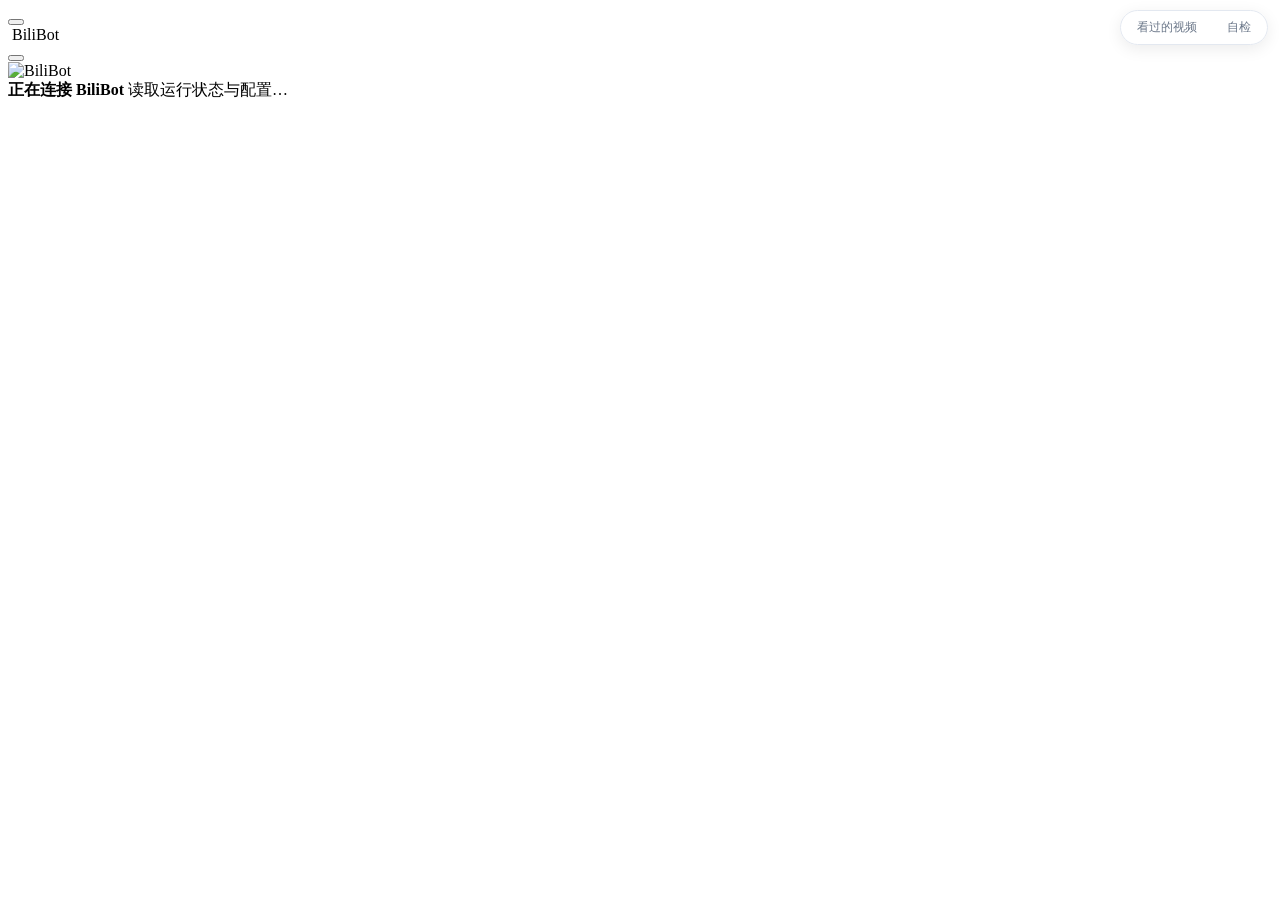
==== pages/bilibot/index.html @ 7a1237af "feat(ui): link to history and selftest from the control center A self-contained top-right nav inject" ====
<!doctype html>
<html lang="zh-CN" data-theme="light">
<head>
  <meta charset="utf-8" />
  <meta name="viewport" content="width=device-width, initial-scale=1, viewport-fit=cover" />
  <meta name="color-scheme" content="light" />
  <meta name="theme-color" content="#f6f8fc" />
  <title>BiliBot 控制中心</title>
  <link rel="stylesheet" href="./styles.css" />
  <link rel="stylesheet" href="./creator.css" />
</head>
<body>
  <div class="ambient" aria-hidden="true">
    <span class="ambient-orb ambient-orb-a"></span>
    <span class="ambient-orb ambient-orb-b"></span>
    <span class="ambient-orb ambient-orb-c"></span>
  </div>

  <div id="app" class="app-shell is-booting">
    <header class="mobile-header">
      <button id="mobile-menu" class="icon-button" type="button" aria-label="打开导航"></button>
      <div class="mobile-brand">
        <img src="./assets/logo.png" alt="" />
        <span>BiliBot</span>
      </div>
      <span id="mobile-status" class="status-dot" aria-label="连接状态"></span>
    </header>

    <aside id="sidebar" class="sidebar" aria-label="BiliBot 主导航"></aside>
    <button id="sidebar-scrim" class="sidebar-scrim" type="button" aria-label="关闭导航"></button>

    <main class="main-stage">
      <div id="content" class="content" tabindex="-1">
        <div class="boot-screen" aria-live="polite">
          <div class="boot-mark"><img src="./assets/logo.png" alt="BiliBot" /></div>
          <div class="boot-copy">
            <strong>正在连接 BiliBot</strong>
            <span>读取运行状态与配置…</span>
          </div>
          <div class="boot-progress"><i></i></div>
        </div>
      </div>
    </main>

    <div id="save-dock" class="save-dock" aria-live="polite"></div>
    <div id="toast-region" class="toast-region" aria-live="polite" aria-atomic="true"></div>
    <div id="modal-root"></div>
  </div>

  <script type="module" src="./app.js"></script>
  <script src="./sibling-nav.js"></script>
</body>
</html>
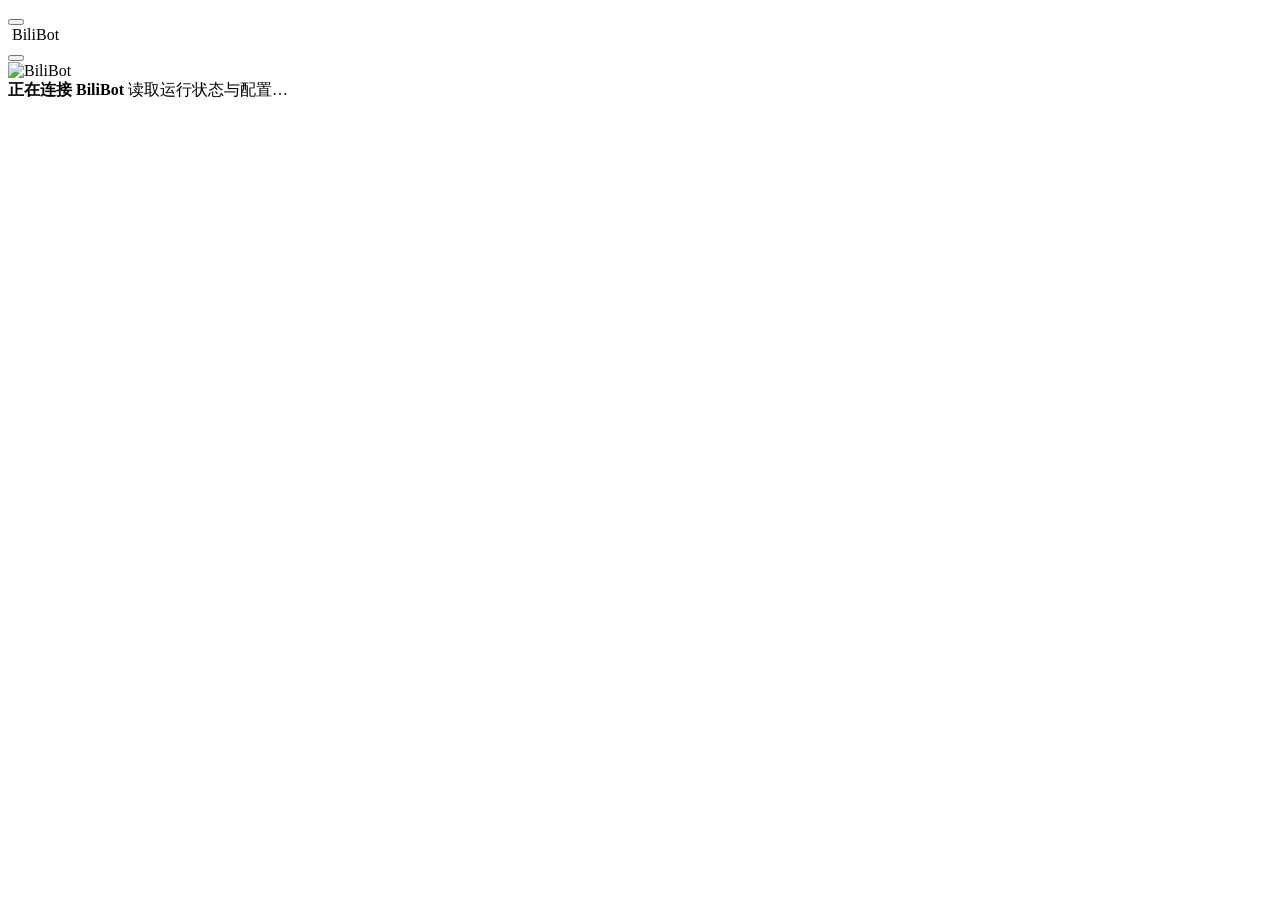
==== commit aa5cb11b: "fix(ui): reuse the upstream icon set so nav items match .nav-item span { flex: 1 } stretched the wra" ====
--- a/pages/bilibot/index.html
+++ b/pages/bilibot/index.html
@@ -48,6 +48,6 @@
   </div>
 
   <script type="module" src="./app.js"></script>
-  <script src="./sibling-nav.js"></script>
+  <script type="module" src="./sibling-nav.js"></script>
 </body>
 </html>
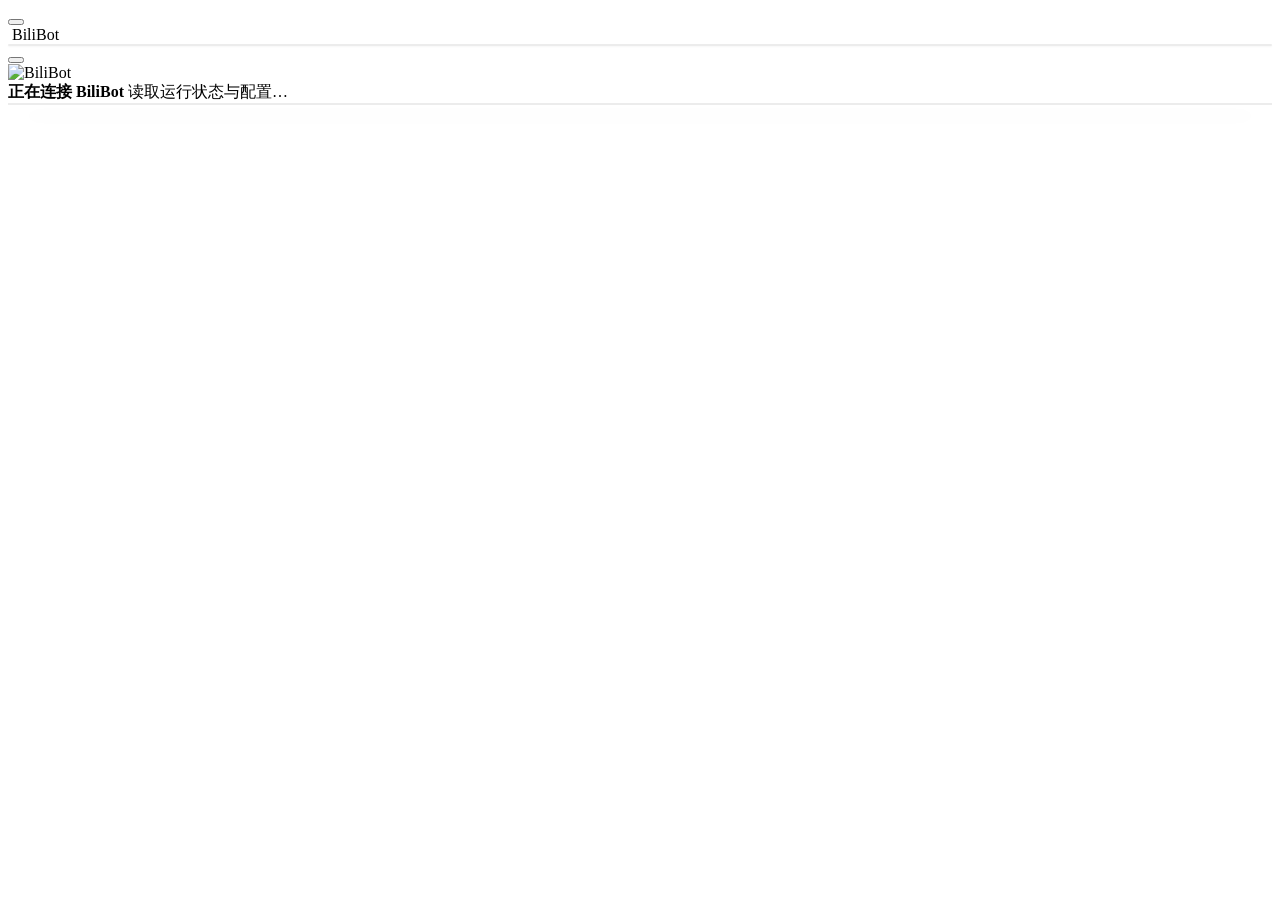
==== commit d44add29: "feat(ui): apple-inspired theme layer over the control center Only colours, radii, shadows and easing" ====
--- a/pages/bilibot/index.html
+++ b/pages/bilibot/index.html
@@ -8,6 +8,7 @@
   <title>BiliBot 控制中心</title>
   <link rel="stylesheet" href="./styles.css" />
   <link rel="stylesheet" href="./creator.css" />
+  <link rel="stylesheet" href="./theme.css" />
 </head>
 <body>
   <div class="ambient" aria-hidden="true">
--- a/pages/bilibot/theme.css
+++ b/pages/bilibot/theme.css
@@ -0,0 +1,252 @@
+/* Apple-inspired 视觉层。
+ *
+ * 只覆盖「颜色 / 圆角 / 阴影 / 动效」这类表现层变量与少量组件细节，
+ * 不改任何布局尺寸与 DOM 结构 —— 原有 1346 行规则继续负责排版，
+ * 业务逻辑（app.js）完全不碰。
+ *
+ * 选择器全部对着 styles.css 里真实存在的类（.section-card / .metric-card /
+ * .event-card / .ring-card / .activity-panel / .settings-group / .config-field /
+ * .tool-option / .button / .gicon），不写猜的类名。
+ *
+ * 顺序：本文件必须在 styles.css 与 creator.css 之后加载。
+ */
+
+:root {
+  /* 底色：Apple 的浅灰白，而不是偏蓝的冷灰 */
+  --bg: #fbfbfd;
+  --bg-deep: #f5f5f7;
+  --surface: #ffffff;
+  --surface-solid: #ffffff;
+  --surface-soft: #f5f5f7;
+
+  /* 文字层级：近黑 + 两级灰 */
+  --text: #1d1d1f;
+  --text-strong: #000000;
+  --muted: #6e6e73;
+  --subtle: #86868b;
+
+  /* 分隔线：淡到几乎看不见，靠留白分组 */
+  --line: rgba(0, 0, 0, 0.075);
+  --line-strong: rgba(0, 0, 0, 0.14);
+
+  /* 强调色：只保留一支蓝，其余语义色降到低饱和 */
+  --blue: #0071e3;
+  --pink: #0071e3;
+  --violet: #0071e3;
+  --cyan: #0a84c9;
+  --green: #2f8f5b;
+  --orange: #b26a1f;
+  --red: #c4342b;
+
+  /* 阴影：极轻，靠边框和背景层次区分 */
+  --shadow-xs: 0 1px 2px rgba(0, 0, 0, 0.04);
+  --shadow-sm: 0 4px 16px rgba(0, 0, 0, 0.05);
+  --shadow-md: 0 12px 32px rgba(0, 0, 0, 0.08);
+
+  --radius-sm: 10px;
+  --radius-md: 14px;
+  --radius-lg: 20px;
+
+  /* 动效：短、稳、不回弹 */
+  --ease: cubic-bezier(0.32, 0.72, 0, 1);
+  --spring: cubic-bezier(0.32, 0.72, 0, 1);
+}
+
+/* 页面底色：去掉上游的彩色光斑，回到干净的单色 */
+body {
+  background-image: none;
+}
+.ambient {
+  display: none;
+}
+
+/* ── 侧边栏 ───────────────────────────────────────────── */
+
+.sidebar {
+  border: 1px solid var(--line);
+  border-radius: var(--radius-lg);
+  background: rgba(255, 255, 255, 0.72);
+  backdrop-filter: blur(20px) saturate(140%);
+  box-shadow: var(--shadow-xs);
+}
+
+.nav-label {
+  color: var(--subtle);
+  font-size: 10px;
+  font-weight: 600;
+  letter-spacing: 0.08em;
+}
+
+.nav-item {
+  color: var(--muted);
+  font-weight: 500;
+  transition: background 0.18s var(--ease), color 0.18s var(--ease);
+}
+
+.nav-item:hover {
+  color: var(--text);
+  background: rgba(0, 0, 0, 0.04);
+  transform: none;
+}
+
+/* 选中态：淡蓝底 + 左侧细条，不再用粉紫渐变 */
+.nav-item.is-active {
+  color: var(--blue);
+  background: rgba(0, 113, 227, 0.08);
+  box-shadow: none;
+}
+
+.nav-item.is-active::before {
+  background: var(--blue);
+  box-shadow: none;
+}
+
+/* ── 页面标题 ─────────────────────────────────────────── */
+
+.page-title {
+  font-weight: 600;
+  letter-spacing: -0.022em;
+}
+
+.page-subtitle {
+  color: var(--muted);
+  font-size: 14px;
+  line-height: 1.6;
+}
+
+.eyebrow {
+  color: var(--subtle);
+  font-weight: 600;
+  letter-spacing: 0.06em;
+}
+
+/* ── 容器：白底 + 一根极细边框，去投影 ────────────────── */
+
+.section-card,
+.metric-card,
+.event-card,
+.ring-card,
+.activity-panel,
+.settings-group,
+.tool-option {
+  border: 1px solid var(--line);
+  border-radius: var(--radius-md);
+  background: var(--surface);
+  box-shadow: none;
+}
+
+/* 卡片标题行：字重降一档，靠留白而不是线框分组 */
+.section-head {
+  border-bottom-color: var(--line);
+}
+
+.section-head h2,
+.section-head h3 {
+  font-weight: 600;
+  letter-spacing: -0.01em;
+}
+
+/* ── 配置表单 ─────────────────────────────────────────── */
+
+.config-field input[type="text"],
+.config-field input[type="number"],
+.config-field input[type="password"],
+.config-field input[type="search"],
+.config-field select,
+.config-field textarea {
+  border: 1px solid var(--line-strong);
+  border-radius: var(--radius-sm);
+  background: var(--surface);
+  color: var(--text);
+  transition: border-color 0.16s var(--ease), box-shadow 0.16s var(--ease);
+}
+
+.config-field input:focus,
+.config-field select:focus,
+.config-field textarea:focus {
+  outline: none;
+  border-color: var(--blue);
+  box-shadow: 0 0 0 3px rgba(0, 113, 227, 0.16);
+}
+
+/* ── 按钮 ─────────────────────────────────────────────── */
+
+.button {
+  border-radius: 980px;
+  font-weight: 500;
+  transition: background 0.18s var(--ease), border-color 0.18s var(--ease),
+    color 0.18s var(--ease), transform 0.12s var(--ease);
+}
+
+.button.primary {
+  background: var(--blue);
+  border-color: var(--blue);
+  color: #fff;
+}
+
+.button.primary:hover {
+  background: #0077ed;
+  border-color: #0077ed;
+}
+
+.button:active {
+  transform: scale(0.985);
+}
+
+/* ── 状态 ─────────────────────────────────────────────── */
+
+.monitor-row {
+  border-color: var(--line);
+}
+
+.tool-option.is-selected,
+.is-active {
+  border-color: rgba(0, 113, 227, 0.35);
+}
+
+/* ── 弹层 ─────────────────────────────────────────────── */
+
+.modal,
+.save-dock {
+  border: 1px solid var(--line);
+  box-shadow: var(--shadow-md);
+}
+
+.modal-backdrop {
+  backdrop-filter: blur(6px);
+  background: rgba(0, 0, 0, 0.28);
+}
+
+/* ── 页面切换动效 ─────────────────────────────────────── */
+
+@keyframes pageIn {
+  from {
+    opacity: 0;
+    transform: translateY(5px);
+  }
+  to {
+    opacity: 1;
+    transform: none;
+  }
+}
+
+.content.is-changing > * {
+  animation: pageIn 0.26s var(--ease) both;
+}
+
+/* ── 尊重系统设置 ─────────────────────────────────────── */
+
+@media (prefers-reduced-motion: reduce) {
+  *,
+  *::before,
+  *::after {
+    animation-duration: 0.001ms !important;
+    animation-iteration-count: 1 !important;
+    transition-duration: 0.001ms !important;
+    scroll-behavior: auto !important;
+  }
+
+  .content.is-changing > * {
+    animation: none;
+  }
+}
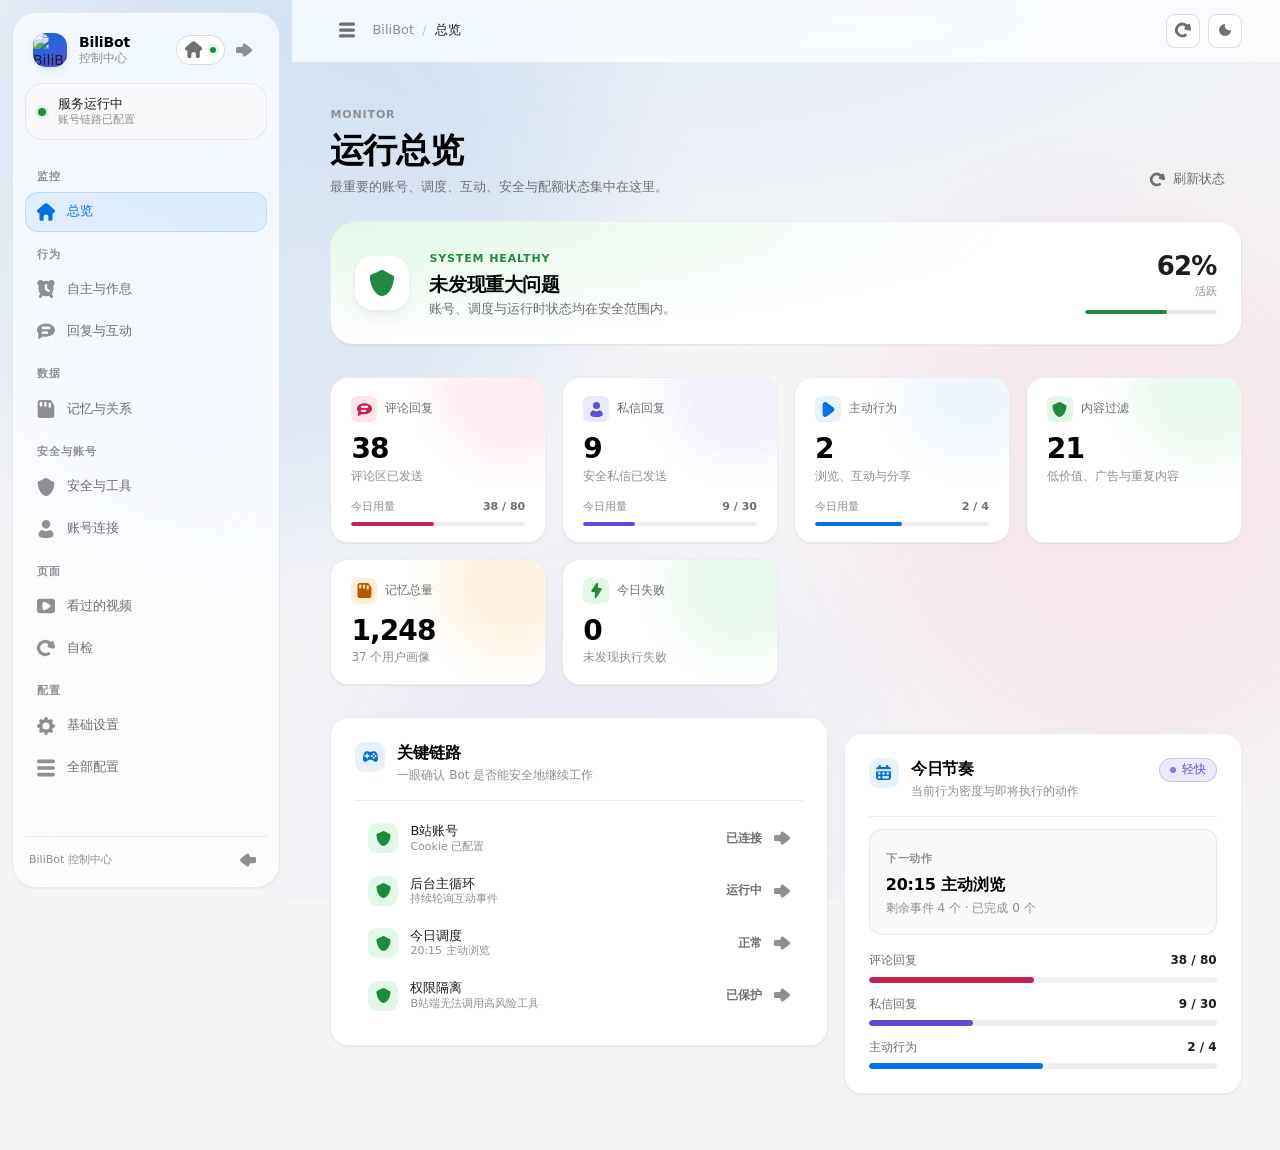
==== commit 7ce9323b: "feat(ui): 前端整体重构——重建设计系统、外壳、动效与三个独立页面 - 新增 pages/bilibot/design/ 七个文件（tokens / base / shell / compon" ====
--- a/pages/bilibot/index.html
+++ b/pages/bilibot/index.html
@@ -1,14 +1,20 @@
 <!doctype html>
-<html lang="zh-CN" data-theme="light">
+<html lang="zh-CN" data-theme="light" data-mode="host">
 <head>
   <meta charset="utf-8" />
   <meta name="viewport" content="width=device-width, initial-scale=1, viewport-fit=cover" />
-  <meta name="color-scheme" content="light" />
-  <meta name="theme-color" content="#f6f8fc" />
+  <meta name="color-scheme" content="light dark" />
+  <meta name="theme-color" content="#f5f5f7" />
   <title>BiliBot 控制中心</title>
-  <link rel="stylesheet" href="./styles.css" />
-  <link rel="stylesheet" href="./creator.css" />
-  <link rel="stylesheet" href="./theme.css" />
+
+  <!-- 设计系统：令牌 → 基础 → 外壳 → 组件 → 页面 → 工作室 → 动效 -->
+  <link rel="stylesheet" href="./design/tokens.css" />
+  <link rel="stylesheet" href="./design/base.css" />
+  <link rel="stylesheet" href="./design/shell.css" />
+  <link rel="stylesheet" href="./design/components.css" />
+  <link rel="stylesheet" href="./design/pages.css" />
+  <link rel="stylesheet" href="./design/studio.css" />
+  <link rel="stylesheet" href="./design/motion.css" />
 </head>
 <body>
   <div class="ambient" aria-hidden="true">
@@ -17,21 +23,29 @@
     <span class="ambient-orb ambient-orb-c"></span>
   </div>
 
+  <div class="page-progress" id="page-progress" aria-hidden="true"></div>
+
   <div id="app" class="app-shell is-booting">
-    <header class="mobile-header">
-      <button id="mobile-menu" class="icon-button" type="button" aria-label="打开导航"></button>
-      <div class="mobile-brand">
-        <img src="./assets/logo.png" alt="" />
-        <span>BiliBot</span>
-      </div>
-      <span id="mobile-status" class="status-dot" aria-label="连接状态"></span>
-    </header>
-
     <aside id="sidebar" class="sidebar" aria-label="BiliBot 主导航"></aside>
     <button id="sidebar-scrim" class="sidebar-scrim" type="button" aria-label="关闭导航"></button>
 
-    <main class="main-stage">
-      <div id="content" class="content" tabindex="-1">
+    <div class="main-stage">
+      <header class="topbar">
+        <div class="topbar-left">
+          <button id="mobile-menu" class="icon-button" type="button" aria-label="打开导航"></button>
+          <div class="crumb">
+            <span class="crumb-brand">BiliBot</span>
+            <i>/</i>
+            <strong id="crumb-page">总览</strong>
+          </div>
+        </div>
+        <div class="topbar-right">
+          <button id="refresh-page" class="icon-button is-bordered" type="button" aria-label="刷新当前页面" title="刷新当前页面"></button>
+          <button id="theme-toggle" class="icon-button is-bordered" type="button" aria-label="切换深浅色" title="切换深浅色"></button>
+        </div>
+      </header>
+
+      <main id="content" class="content" tabindex="-1">
         <div class="boot-screen" aria-live="polite">
           <div class="boot-mark"><img src="./assets/logo.png" alt="BiliBot" /></div>
           <div class="boot-copy">
@@ -40,8 +54,8 @@
           </div>
           <div class="boot-progress"><i></i></div>
         </div>
-      </div>
-    </main>
+      </main>
+    </div>
 
     <div id="save-dock" class="save-dock" aria-live="polite"></div>
     <div id="toast-region" class="toast-region" aria-live="polite" aria-atomic="true"></div>
--- a/pages/bilibot/design/tokens.css
+++ b/pages/bilibot/design/tokens.css
@@ -0,0 +1,298 @@
+/* ============================================================================
+ * BiliBot 控制中心 · 设计令牌
+ *
+ * 这一层只放变量，不放任何选择器规则（:root 与主题覆盖除外）。
+ * 所有视觉决策都必须引用这里的令牌，组件层不允许再出现裸色值。
+ *
+ * 主题：
+ *   html[data-theme="light"]  浅色（默认）
+ *   html[data-theme="dark"]   深色
+ *   html[data-mode="extension"] 扩展工作区（深色工作室，独立的表面与强调色）
+ * ========================================================================== */
+
+:root {
+  /* ── 字体 ──────────────────────────────────────────────────────────── */
+  --font-ui: -apple-system, BlinkMacSystemFont, "Segoe UI Variable Text", "Segoe UI",
+    "PingFang SC", "Hiragino Sans GB", "Microsoft YaHei UI", "Microsoft YaHei",
+    system-ui, sans-serif;
+  --font-mono: "SF Mono", "Cascadia Mono", ui-monospace, Consolas, "Courier New", monospace;
+
+  /* 字号阶梯：从展示级到标签级，全部带行高 */
+  --fs-display: 34px;
+  --lh-display: 1.1;
+  --fs-title: 24px;
+  --lh-title: 1.22;
+  --fs-heading: 19px;
+  --lh-heading: 1.3;
+  --fs-section: 16px;
+  --lh-section: 1.35;
+  --fs-body: 14px;
+  --lh-body: 1.6;
+  --fs-sm: 13px;
+  --lh-sm: 1.55;
+  --fs-xs: 12px;
+  --lh-xs: 1.5;
+  --fs-micro: 11px;
+  --lh-micro: 1.4;
+
+  --fw-regular: 400;
+  --fw-medium: 500;
+  --fw-semibold: 600;
+  --fw-bold: 650;
+
+  --tracking-display: -0.028em;
+  --tracking-title: -0.02em;
+  --tracking-section: -0.012em;
+  --tracking-label: 0.08em;
+
+  /* ── 间距：4 的倍数，命名按用途而非数值 ───────────────────────────── */
+  --sp-1: 4px;
+  --sp-2: 8px;
+  --sp-3: 12px;
+  --sp-4: 16px;
+  --sp-5: 20px;
+  --sp-6: 24px;
+  --sp-7: 32px;
+  --sp-8: 40px;
+  --sp-9: 56px;
+  --sp-10: 72px;
+
+  /* 组件内部留白与组件之间的距离（节奏靠这两组拉开） */
+  --pad-card: var(--sp-6);
+  --pad-card-tight: var(--sp-5);
+  --pad-control-y: 9px;
+  --pad-control-x: 12px;
+  --gap-grid: var(--sp-4);
+  --gap-section: var(--sp-7);
+
+  /* ── 圆角 ──────────────────────────────────────────────────────────── */
+  --r-xs: 6px;
+  --r-sm: 9px;
+  --r-md: 13px;
+  --r-lg: 18px;
+  --r-xl: 24px;
+  --r-2xl: 30px;
+  --r-pill: 999px;
+
+  /* ── 版式尺寸 ──────────────────────────────────────────────────────── */
+  --sidebar-w: 268px;
+  --sidebar-rail-w: 78px;
+  --topbar-h: 62px;
+  --content-max: 1180px;
+  --content-pad-x: clamp(18px, 3vw, 40px);
+  --content-pad-y: var(--sp-7);
+
+  /* ── 动效 ──────────────────────────────────────────────────────────── */
+  --dur-press: 90ms; /* 按下、即时反馈 */
+  --dur-fast: 150ms; /* hover、焦点、开关 */
+  --dur-base: 220ms; /* 菜单、标签切换、卡片抬升 */
+  --dur-slow: 320ms; /* 抽屉、弹窗、折叠面板 */
+  --dur-page: 420ms; /* 页面进出、视图切换 */
+  --dur-ambient: 26s; /* 环境氛围 */
+
+  --ease-out: cubic-bezier(0.22, 0.68, 0.36, 1);
+  --ease-in-out: cubic-bezier(0.4, 0, 0.2, 1);
+  --ease-apple: cubic-bezier(0.32, 0.72, 0, 1);
+  --ease-spring: cubic-bezier(0.34, 1.32, 0.64, 1);
+
+  --stagger-step: 34ms;
+  --lift-hover: -2px;
+  --press-scale: 0.978;
+
+  /* ── 层级 ──────────────────────────────────────────────────────────── */
+  --z-base: 0;
+  --z-sidebar: 40;
+  --z-topbar: 30;
+  --z-scrim: 45;
+  --z-dock: 50;
+  --z-toast: 60;
+  --z-modal: 70;
+
+  /* ── 图标 ──────────────────────────────────────────────────────────── */
+  --icon-sm: 15px;
+  --icon-md: 18px;
+  --icon-lg: 22px;
+}
+
+/* ============================================================================
+ * 浅色主题（默认）
+ * ========================================================================== */
+
+:root,
+html[data-theme="light"] {
+  color-scheme: light;
+
+  --bg: #f5f5f7;
+  --bg-deep: #ececf0;
+  --surface: #ffffff;
+  --surface-raised: #ffffff;
+  --surface-muted: #fafafc;
+  --surface-sunken: #f1f1f4;
+  --surface-glass: rgba(255, 255, 255, 0.72);
+  --surface-glass-strong: rgba(255, 255, 255, 0.86);
+
+  --text: #1d1d1f;
+  --text-strong: #000000;
+  --text-secondary: #6e6e73;
+  --text-tertiary: #8e8e93;
+  --text-on-accent: #ffffff;
+
+  --line: rgba(0, 0, 0, 0.075);
+  --line-strong: rgba(0, 0, 0, 0.14);
+  --line-input: rgba(0, 0, 0, 0.16);
+
+  --accent: #0071e3;
+  --accent-hover: #0077ed;
+  --accent-press: #0058b8;
+  --accent-soft: rgba(0, 113, 227, 0.09);
+  --accent-soft-strong: rgba(0, 113, 227, 0.16);
+  --accent-ring: rgba(0, 113, 227, 0.28);
+
+  --green: #1f8a3d;
+  --green-soft: rgba(52, 199, 89, 0.14);
+  --orange: #b35c00;
+  --orange-soft: rgba(255, 149, 0, 0.16);
+  --red: #c9302c;
+  --red-soft: rgba(255, 59, 48, 0.11);
+  --violet: #5f4dd6;
+  --violet-soft: rgba(94, 92, 230, 0.13);
+  --pink: #c3244f;
+  --pink-soft: rgba(255, 45, 85, 0.12);
+  --cyan: #00708f;
+  --cyan-soft: rgba(50, 173, 230, 0.14);
+
+  --shadow-1: 0 1px 2px rgba(16, 24, 40, 0.045), 0 1px 1px rgba(16, 24, 40, 0.025);
+  --shadow-2: 0 10px 28px -14px rgba(16, 24, 40, 0.18), 0 2px 6px rgba(16, 24, 40, 0.04);
+  --shadow-3: 0 28px 64px -24px rgba(16, 24, 40, 0.28), 0 8px 20px -12px rgba(16, 24, 40, 0.14);
+  --shadow-inset: inset 0 1px 0 rgba(255, 255, 255, 0.9);
+
+  --ambient-a: rgba(0, 113, 227, 0.1);
+  --ambient-b: rgba(255, 45, 85, 0.07);
+  --ambient-c: rgba(94, 92, 230, 0.08);
+  --ambient-base: #f5f5f7;
+
+  --scroll-thumb: rgba(0, 0, 0, 0.18);
+  --scroll-thumb-hover: rgba(0, 0, 0, 0.3);
+  --backdrop: rgba(20, 20, 24, 0.34);
+}
+
+/* ============================================================================
+ * 深色主题
+ * ========================================================================== */
+
+html[data-theme="dark"] {
+  color-scheme: dark;
+
+  --bg: #0b0b0d;
+  --bg-deep: #000000;
+  --surface: #1a1a1d;
+  --surface-raised: #212125;
+  --surface-muted: #161618;
+  --surface-sunken: #101012;
+  --surface-glass: rgba(26, 26, 29, 0.72);
+  --surface-glass-strong: rgba(26, 26, 29, 0.88);
+
+  --text: #f5f5f7;
+  --text-strong: #ffffff;
+  --text-secondary: #a1a1a6;
+  --text-tertiary: #7c7c82;
+  --text-on-accent: #ffffff;
+
+  --line: rgba(255, 255, 255, 0.1);
+  --line-strong: rgba(255, 255, 255, 0.18);
+  --line-input: rgba(255, 255, 255, 0.2);
+
+  --accent: #0a84ff;
+  --accent-hover: #3b9dff;
+  --accent-press: #0060c9;
+  --accent-soft: rgba(10, 132, 255, 0.16);
+  --accent-soft-strong: rgba(10, 132, 255, 0.26);
+  --accent-ring: rgba(10, 132, 255, 0.4);
+
+  --green: #30d158;
+  --green-soft: rgba(48, 209, 88, 0.16);
+  --orange: #ff9f0a;
+  --orange-soft: rgba(255, 159, 10, 0.16);
+  --red: #ff453a;
+  --red-soft: rgba(255, 69, 58, 0.16);
+  --violet: #a29bff;
+  --violet-soft: rgba(130, 126, 255, 0.18);
+  --pink: #ff6482;
+  --pink-soft: rgba(255, 100, 130, 0.16);
+  --cyan: #64d2ff;
+  --cyan-soft: rgba(100, 210, 255, 0.16);
+
+  --shadow-1: 0 1px 2px rgba(0, 0, 0, 0.5);
+  --shadow-2: 0 12px 32px -16px rgba(0, 0, 0, 0.8), 0 2px 8px rgba(0, 0, 0, 0.4);
+  --shadow-3: 0 32px 72px -24px rgba(0, 0, 0, 0.9), 0 10px 24px -14px rgba(0, 0, 0, 0.6);
+  --shadow-inset: inset 0 1px 0 rgba(255, 255, 255, 0.06);
+
+  --ambient-a: rgba(10, 132, 255, 0.16);
+  --ambient-b: rgba(255, 69, 58, 0.1);
+  --ambient-c: rgba(130, 126, 255, 0.14);
+  --ambient-base: #0b0b0d;
+
+  --scroll-thumb: rgba(255, 255, 255, 0.2);
+  --scroll-thumb-hover: rgba(255, 255, 255, 0.34);
+  --backdrop: rgba(0, 0, 0, 0.56);
+}
+
+/* ============================================================================
+ * 扩展工作区（Studio）：只覆盖表面与强调色，尺寸与动效沿用全局令牌
+ * ========================================================================== */
+
+html[data-mode="extension"] {
+  color-scheme: dark;
+
+  --bg: #070a12;
+  --bg-deep: #04060b;
+  --surface: rgba(255, 255, 255, 0.045);
+  --surface-raised: rgba(255, 255, 255, 0.075);
+  --surface-muted: rgba(255, 255, 255, 0.028);
+  --surface-sunken: rgba(0, 0, 0, 0.24);
+  --surface-glass: rgba(10, 14, 24, 0.72);
+  --surface-glass-strong: rgba(10, 14, 24, 0.9);
+
+  --text: #eef1f8;
+  --text-strong: #ffffff;
+  --text-secondary: #9aa4bb;
+  --text-tertiary: #6f7c96;
+
+  --line: rgba(255, 255, 255, 0.09);
+  --line-strong: rgba(255, 255, 255, 0.17);
+  --line-input: rgba(255, 255, 255, 0.2);
+
+  --accent: #6f8dff;
+  --accent-hover: #8ba3ff;
+  --accent-press: #4f6ef0;
+  --accent-soft: rgba(111, 141, 255, 0.16);
+  --accent-soft-strong: rgba(111, 141, 255, 0.28);
+  --accent-ring: rgba(111, 141, 255, 0.42);
+
+  --green: #4ade9b;
+  --green-soft: rgba(74, 222, 155, 0.16);
+  --orange: #ffbe5c;
+  --orange-soft: rgba(255, 190, 92, 0.16);
+  --red: #ff7a7a;
+  --red-soft: rgba(255, 122, 122, 0.16);
+  --violet: #b18cff;
+  --violet-soft: rgba(177, 140, 255, 0.18);
+  --pink: #ff8fb8;
+  --pink-soft: rgba(255, 143, 184, 0.16);
+  --cyan: #6ee7f9;
+  --cyan-soft: rgba(110, 231, 249, 0.16);
+
+  --shadow-1: 0 1px 2px rgba(0, 0, 0, 0.5);
+  --shadow-2: 0 18px 40px -22px rgba(0, 0, 0, 0.9);
+  --shadow-3: 0 40px 90px -30px rgba(0, 0, 0, 0.95);
+  --shadow-inset: inset 0 1px 0 rgba(255, 255, 255, 0.05);
+
+  --ambient-a: rgba(111, 141, 255, 0.2);
+  --ambient-b: rgba(177, 140, 255, 0.14);
+  --ambient-c: rgba(110, 231, 249, 0.1);
+  --ambient-base: #070a12;
+
+  --scroll-thumb: rgba(255, 255, 255, 0.16);
+  --scroll-thumb-hover: rgba(255, 255, 255, 0.28);
+  --backdrop: rgba(2, 4, 8, 0.66);
+}
--- a/pages/bilibot/design/base.css
+++ b/pages/bilibot/design/base.css
@@ -0,0 +1,327 @@
+/* ============================================================================
+ * BiliBot 控制中心 · 基础层
+ *
+ * reset、排版基线、焦点可见、滚动条、环境背景、工具类。
+ * 这里不出现具体组件，组件全部在 components / pages / shell 里。
+ * ========================================================================== */
+
+*,
+*::before,
+*::after {
+  box-sizing: border-box;
+}
+
+html {
+  -webkit-text-size-adjust: 100%;
+  text-size-adjust: 100%;
+  scroll-behavior: smooth;
+  /* 底色挂在根元素上：.ambient 用 z-index:-1 画在画布背景之上、正文之下 */
+  background: var(--ambient-base);
+}
+
+body {
+  margin: 0;
+  min-height: 100vh;
+  overflow-x: hidden;
+  background: transparent;
+  color: var(--text);
+  font-family: var(--font-ui);
+  font-size: var(--fs-body);
+  line-height: var(--lh-body);
+  font-weight: var(--fw-regular);
+  -webkit-font-smoothing: antialiased;
+  -moz-osx-font-smoothing: grayscale;
+  text-rendering: optimizeLegibility;
+  transition: color var(--dur-slow) var(--ease-out);
+}
+
+h1,
+h2,
+h3,
+h4,
+p,
+figure,
+blockquote,
+dl,
+dd {
+  margin: 0;
+}
+
+ul,
+ol {
+  margin: 0;
+  padding: 0;
+  list-style: none;
+}
+
+button,
+input,
+select,
+textarea {
+  font: inherit;
+  color: inherit;
+}
+
+button {
+  margin: 0;
+  padding: 0;
+  border: 0;
+  background: none;
+  cursor: pointer;
+  -webkit-tap-highlight-color: transparent;
+}
+
+img,
+svg {
+  display: block;
+  max-width: 100%;
+}
+
+a {
+  color: var(--accent);
+  text-decoration: none;
+}
+
+a:hover {
+  text-decoration: underline;
+  text-underline-offset: 2px;
+}
+
+code,
+kbd,
+samp,
+pre {
+  font-family: var(--font-mono);
+  font-size: 0.94em;
+}
+
+/* 图标：上游 icons.js 输出的是无 fill 的 <svg class="gicon"> */
+.gicon {
+  flex: none;
+  width: 1.15em;
+  height: 1.15em;
+  fill: currentColor;
+  overflow: visible;
+}
+
+/* ── 焦点：键盘可达，鼠标不打扰 ─────────────────────────────────────── */
+
+:focus {
+  outline: none;
+}
+
+:focus-visible {
+  outline: 2px solid var(--accent);
+  outline-offset: 2px;
+  border-radius: var(--r-xs);
+}
+
+::selection {
+  background: var(--accent-soft-strong);
+  color: var(--text-strong);
+}
+
+/* ── 滚动条 ─────────────────────────────────────────────────────────── */
+
+* {
+  scrollbar-width: thin;
+  scrollbar-color: var(--scroll-thumb) transparent;
+}
+
+::-webkit-scrollbar {
+  width: 10px;
+  height: 10px;
+}
+
+::-webkit-scrollbar-track {
+  background: transparent;
+}
+
+::-webkit-scrollbar-thumb {
+  border: 3px solid transparent;
+  border-radius: var(--r-pill);
+  background-clip: content-box;
+  background-color: var(--scroll-thumb);
+}
+
+::-webkit-scrollbar-thumb:hover {
+  background-color: var(--scroll-thumb-hover);
+}
+
+/* ── 环境背景 ─────────────────────────────────────────────────────────
+ * 三层极低饱和的光晕，用 26s 的缓慢漂移建立「活着」的氛围。
+ * 固定定位 + transform 动画，不触发重排；prefers-reduced-motion 下静止。
+ */
+
+.ambient {
+  position: fixed;
+  inset: 0;
+  z-index: -1;
+  overflow: hidden;
+  pointer-events: none;
+  background:
+    radial-gradient(120% 80% at 50% -10%, var(--accent-soft) 0%, transparent 60%),
+    var(--ambient-base);
+}
+
+.ambient-orb {
+  position: absolute;
+  display: block;
+  border-radius: 50%;
+  filter: blur(72px);
+  opacity: 0.9;
+  will-change: transform;
+}
+
+.ambient-orb-a {
+  top: -14vh;
+  left: -6vw;
+  width: 52vw;
+  height: 52vw;
+  background: var(--ambient-a);
+  animation: ambientDriftA var(--dur-ambient) var(--ease-in-out) infinite alternate;
+}
+
+.ambient-orb-b {
+  top: 24vh;
+  right: -10vw;
+  width: 44vw;
+  height: 44vw;
+  background: var(--ambient-b);
+  animation: ambientDriftB calc(var(--dur-ambient) * 1.25) var(--ease-in-out) infinite alternate;
+}
+
+.ambient-orb-c {
+  bottom: -18vh;
+  left: 26vw;
+  width: 40vw;
+  height: 40vw;
+  background: var(--ambient-c);
+  animation: ambientDriftC calc(var(--dur-ambient) * 1.6) var(--ease-in-out) infinite alternate;
+}
+
+@keyframes ambientDriftA {
+  from {
+    transform: translate3d(0, 0, 0) scale(1);
+  }
+  to {
+    transform: translate3d(6vw, 4vh, 0) scale(1.12);
+  }
+}
+
+@keyframes ambientDriftB {
+  from {
+    transform: translate3d(0, 0, 0) scale(1.05);
+  }
+  to {
+    transform: translate3d(-7vw, 6vh, 0) scale(0.94);
+  }
+}
+
+@keyframes ambientDriftC {
+  from {
+    transform: translate3d(0, 0, 0) scale(0.96);
+  }
+  to {
+    transform: translate3d(4vw, -5vh, 0) scale(1.1);
+  }
+}
+
+/* ── 工具类 ─────────────────────────────────────────────────────────── */
+
+.sr-only {
+  position: absolute;
+  width: 1px;
+  height: 1px;
+  margin: -1px;
+  padding: 0;
+  overflow: hidden;
+  clip: rect(0 0 0 0);
+  clip-path: inset(50%);
+  white-space: nowrap;
+  border: 0;
+}
+
+[hidden] {
+  display: none !important;
+}
+
+/* 滚动到视口时才出现的分区（由 app.js 打标 + IntersectionObserver 解除） */
+[data-reveal] {
+  opacity: 0;
+  transform: translate3d(0, 14px, 0);
+  transition: opacity var(--dur-slow) var(--ease-out),
+    transform var(--dur-slow) var(--ease-apple);
+}
+
+[data-reveal].is-revealed {
+  opacity: 1;
+  transform: none;
+}
+
+/* 页面加载时的顶栏进度条 */
+.page-progress {
+  position: fixed;
+  top: 0;
+  left: 0;
+  z-index: calc(var(--z-topbar) + 1);
+  width: 100%;
+  height: 2px;
+  pointer-events: none;
+  opacity: 0;
+  transform-origin: 0 50%;
+  background: linear-gradient(90deg, transparent, var(--accent), transparent);
+  transition: opacity var(--dur-fast) var(--ease-out);
+}
+
+.page-progress.is-active {
+  opacity: 1;
+  animation: progressSweep 1.15s var(--ease-in-out) infinite;
+}
+
+@keyframes progressSweep {
+  0% {
+    transform: scaleX(0.05) translateX(0);
+  }
+  60% {
+    transform: scaleX(0.72) translateX(0);
+  }
+  100% {
+    transform: scaleX(0.95) translateX(6%);
+    opacity: 0.2;
+  }
+}
+
+/* ── 减少动态效果 ────────────────────────────────────────────────────
+ * 保留必要的状态反馈（颜色、边框、透明度），只压掉位移、视差与循环动画。
+ */
+
+@media (prefers-reduced-motion: reduce) {
+  html {
+    scroll-behavior: auto;
+  }
+
+  *,
+  *::before,
+  *::after {
+    animation-duration: 0.001ms !important;
+    animation-iteration-count: 1 !important;
+    transition-duration: 0.001ms !important;
+    scroll-behavior: auto !important;
+  }
+
+  .ambient-orb {
+    animation: none !important;
+  }
+
+  [data-reveal] {
+    opacity: 1;
+    transform: none;
+  }
+
+  .page-progress.is-active {
+    animation: none;
+    opacity: 0.7;
+    transform: scaleX(0.6);
+  }
+}
--- a/pages/bilibot/design/shell.css
+++ b/pages/bilibot/design/shell.css
@@ -0,0 +1,953 @@
+/* ============================================================================
+ * BiliBot 控制中心 · 应用外壳
+ *
+ * 布局骨架：悬浮玻璃侧边栏 + 粘性顶栏 + 居中内容列。
+ * 只负责「结构与位置」，控件外观在 components.css。
+ * ========================================================================== */
+
+.app-shell {
+  position: relative;
+  display: block;
+  min-height: 100vh;
+}
+
+/* 侧边栏占位：main-stage 用 margin 让位，不用 grid，方便侧边栏折叠成图标栏 */
+.main-stage {
+  display: flex;
+  flex-direction: column;
+  min-height: 100vh;
+  min-width: 0;
+  margin-left: calc(var(--sidebar-w) + 24px);
+  transition: margin-left var(--dur-slow) var(--ease-apple);
+}
+
+/* ── 侧边栏 ─────────────────────────────────────────────────────────── */
+
+.sidebar {
+  position: fixed;
+  top: 12px;
+  bottom: 12px;
+  left: 12px;
+  z-index: var(--z-sidebar);
+  display: flex;
+  flex-direction: column;
+  gap: var(--sp-3);
+  width: var(--sidebar-w);
+  padding: var(--sp-4) var(--sp-3) var(--sp-3);
+  overflow: hidden;
+  border: 1px solid var(--line);
+  border-radius: var(--r-xl);
+  background: var(--surface-glass);
+  box-shadow: var(--shadow-1);
+  backdrop-filter: saturate(180%) blur(24px);
+  -webkit-backdrop-filter: saturate(180%) blur(24px);
+  transition: width var(--dur-slow) var(--ease-apple),
+    transform var(--dur-slow) var(--ease-apple), background-color var(--dur-base) var(--ease-out);
+}
+
+.sidebar-brand {
+  display: flex;
+  align-items: center;
+  gap: var(--sp-3);
+  padding: var(--sp-1) var(--sp-2);
+  min-height: 40px;
+}
+
+.brand-mark {
+  display: grid;
+  place-items: center;
+  flex: none;
+  width: 34px;
+  height: 34px;
+  border-radius: var(--r-md);
+  background: linear-gradient(150deg, var(--accent), var(--violet));
+  box-shadow: 0 4px 12px -4px var(--accent-ring);
+  overflow: hidden;
+}
+
+.brand-mark img {
+  width: 100%;
+  height: 100%;
+  object-fit: cover;
+}
+
+.brand-copy {
+  display: flex;
+  flex-direction: column;
+  min-width: 0;
+  line-height: 1.25;
+}
+
+.brand-copy strong {
+  font-size: var(--fs-body);
+  font-weight: var(--fw-semibold);
+  letter-spacing: -0.01em;
+  color: var(--text-strong);
+  white-space: nowrap;
+}
+
+.brand-copy span {
+  font-size: var(--fs-xs);
+  color: var(--text-tertiary);
+  white-space: nowrap;
+}
+
+/* 工作模式入口（由扩展 Manifest 驱动） */
+.mode-entry-cluster {
+  display: flex;
+  align-items: center;
+  gap: var(--sp-1);
+  margin-left: auto;
+}
+
+.mode-entry-button {
+  position: relative;
+  display: inline-flex;
+  align-items: center;
+  gap: var(--sp-2);
+  height: 30px;
+  padding: 0 var(--sp-2);
+  border: 1px solid var(--line-strong);
+  border-radius: var(--r-pill);
+  background: var(--surface);
+  color: var(--text-secondary);
+  transition: color var(--dur-fast) var(--ease-out), border-color var(--dur-fast) var(--ease-out),
+    transform var(--dur-press) var(--ease-out), background-color var(--dur-fast) var(--ease-out);
+}
+
+.mode-entry-button span {
+  display: grid;
+  place-items: center;
+  font-size: var(--icon-sm);
+}
+
+.mode-entry-button i {
+  width: 6px;
+  height: 6px;
+  border-radius: 50%;
+  background: var(--green);
+  box-shadow: 0 0 0 3px var(--green-soft);
+}
+
+.mode-entry-button b {
+  font-size: var(--fs-micro);
+  font-weight: var(--fw-semibold);
+  color: var(--text-tertiary);
+}
+
+.mode-entry-button:hover {
+  color: var(--accent);
+  border-color: var(--accent-ring);
+  background: var(--accent-soft);
+}
+
+.mode-entry-button:active {
+  transform: scale(var(--press-scale));
+}
+
+.mode-entry-popout {
+  display: grid;
+  place-items: center;
+  width: 30px;
+  height: 30px;
+  border: 1px solid transparent;
+  border-radius: var(--r-pill);
+  color: var(--text-tertiary);
+  transition: color var(--dur-fast) var(--ease-out), background-color var(--dur-fast) var(--ease-out),
+    transform var(--dur-press) var(--ease-out);
+}
+
+.mode-entry-popout:hover {
+  color: var(--accent);
+  background: var(--accent-soft);
+}
+
+.mode-entry-popout:active {
+  transform: scale(var(--press-scale));
+}
+
+/* 服务状态 */
+.sidebar-state {
+  display: flex;
+  align-items: center;
+  gap: var(--sp-3);
+  padding: var(--sp-3);
+  border: 1px solid var(--line);
+  border-radius: var(--r-lg);
+  background: var(--surface-muted);
+}
+
+.sidebar-state div {
+  display: flex;
+  flex-direction: column;
+  min-width: 0;
+  line-height: 1.3;
+}
+
+.sidebar-state strong {
+  font-size: var(--fs-sm);
+  font-weight: var(--fw-medium);
+  color: var(--text);
+  white-space: nowrap;
+}
+
+.sidebar-state span:not(.status-dot) {
+  font-size: var(--fs-micro);
+  color: var(--text-tertiary);
+  white-space: nowrap;
+  overflow: hidden;
+  text-overflow: ellipsis;
+}
+
+.status-dot {
+  display: block;
+  flex: none;
+  width: 8px;
+  height: 8px;
+  border-radius: 50%;
+  background: var(--text-tertiary);
+  box-shadow: 0 0 0 3px transparent;
+  transition: background-color var(--dur-base) var(--ease-out), box-shadow var(--dur-base) var(--ease-out);
+}
+
+.status-dot.is-online {
+  background: var(--green);
+  box-shadow: 0 0 0 3px var(--green-soft);
+  animation: statusPulse 2.4s var(--ease-in-out) infinite;
+}
+
+@keyframes statusPulse {
+  0%,
+  100% {
+    box-shadow: 0 0 0 3px var(--green-soft);
+  }
+  50% {
+    box-shadow: 0 0 0 6px transparent;
+  }
+}
+
+/* 导航 */
+.sidebar-scroll {
+  display: flex;
+  flex-direction: column;
+  gap: var(--sp-1);
+  flex: 1 1 auto;
+  min-height: 0;
+  overflow-y: auto;
+  overflow-x: hidden;
+  padding: var(--sp-1) 0;
+  overscroll-behavior: contain;
+}
+
+.nav-label {
+  padding: var(--sp-3) var(--sp-3) var(--sp-1);
+  font-size: var(--fs-micro);
+  font-weight: var(--fw-semibold);
+  letter-spacing: var(--tracking-label);
+  text-transform: uppercase;
+  color: var(--text-tertiary);
+  white-space: nowrap;
+}
+
+.nav-list {
+  position: relative;
+  display: flex;
+  flex-direction: column;
+  gap: 2px;
+}
+
+/* 选中态滑块：由 app.js 计算位置，一条连续移动的背景 */
+.nav-indicator {
+  position: absolute;
+  top: 0;
+  left: 0;
+  right: 0;
+  height: 40px;
+  border-radius: var(--r-md);
+  background: var(--accent-soft);
+  box-shadow: inset 0 0 0 1px var(--accent-soft-strong);
+  transform: translate3d(0, var(--nav-y, 0), 0);
+  transition: transform var(--dur-base) var(--ease-apple), height var(--dur-base) var(--ease-apple),
+    opacity var(--dur-fast) var(--ease-out);
+  pointer-events: none;
+}
+
+.nav-indicator:not(.is-visible) {
+  opacity: 0;
+}
+
+.nav-item {
+  position: relative;
+  z-index: 1;
+  display: flex;
+  align-items: center;
+  gap: var(--sp-3);
+  width: 100%;
+  height: 40px;
+  padding: 0 var(--sp-3);
+  border-radius: var(--r-md);
+  color: var(--text-secondary);
+  font-size: var(--fs-sm);
+  font-weight: var(--fw-medium);
+  text-align: left;
+  text-decoration: none;
+  white-space: nowrap;
+  transition: color var(--dur-fast) var(--ease-out), background-color var(--dur-fast) var(--ease-out),
+    transform var(--dur-press) var(--ease-out);
+}
+
+.nav-item > span {
+  flex: 1 1 auto;
+  min-width: 0;
+  overflow: hidden;
+  text-overflow: ellipsis;
+}
+
+.nav-icon {
+  flex: none;
+  width: var(--icon-md);
+  height: var(--icon-md);
+  color: var(--text-tertiary);
+  transition: color var(--dur-fast) var(--ease-out), transform var(--dur-base) var(--ease-apple);
+}
+
+.nav-item:hover {
+  color: var(--text);
+  background: color-mix(in srgb, var(--text) 5%, transparent);
+  text-decoration: none;
+}
+
+.nav-item:hover .nav-icon {
+  color: var(--text-secondary);
+  transform: scale(1.06);
+}
+
+.nav-item:active {
+  transform: scale(0.985);
+}
+
+.nav-item.is-active {
+  color: var(--accent);
+}
+
+.nav-item.is-active .nav-icon {
+  color: var(--accent);
+}
+
+.nav-item.is-active:hover {
+  background: transparent;
+}
+
+/* 兄弟页面注入位（看过的视频 / 自检，由 sibling-nav.js 填充） */
+.nav-slot {
+  display: flex;
+  flex-direction: column;
+  gap: 2px;
+}
+
+.nav-slot:empty {
+  display: none;
+}
+
+.nav-badge {
+  flex: none;
+  min-width: 18px;
+  height: 18px;
+  padding: 0 5px;
+  border-radius: var(--r-pill);
+  background: var(--accent);
+  color: var(--text-on-accent);
+  font-size: var(--fs-micro);
+  font-weight: var(--fw-semibold);
+  line-height: 18px;
+  text-align: center;
+  animation: badgePop var(--dur-base) var(--ease-spring);
+}
+
+@keyframes badgePop {
+  from {
+    transform: scale(0.5);
+    opacity: 0;
+  }
+  to {
+    transform: scale(1);
+    opacity: 1;
+  }
+}
+
+/* 侧边栏底部：折叠开关与提示 */
+.sidebar-foot {
+  display: flex;
+  align-items: center;
+  gap: var(--sp-2);
+  padding: var(--sp-2) var(--sp-1) 0;
+  border-top: 1px solid var(--line);
+}
+
+.sidebar-foot p {
+  flex: 1 1 auto;
+  min-width: 0;
+  font-size: var(--fs-micro);
+  color: var(--text-tertiary);
+  white-space: nowrap;
+  overflow: hidden;
+  text-overflow: ellipsis;
+}
+
+.rail-toggle {
+  display: grid;
+  place-items: center;
+  flex: none;
+  width: 30px;
+  height: 30px;
+  border-radius: var(--r-sm);
+  color: var(--text-tertiary);
+  transition: color var(--dur-fast) var(--ease-out), background-color var(--dur-fast) var(--ease-out),
+    transform var(--dur-base) var(--ease-apple);
+}
+
+.rail-toggle:hover {
+  color: var(--text);
+  background: color-mix(in srgb, var(--text) 6%, transparent);
+}
+
+.rail-toggle .gicon {
+  transition: transform var(--dur-slow) var(--ease-apple);
+}
+
+/* 折叠成图标栏（仅桌面；移动端始终是抽屉，折叠状态不生效） */
+@media (min-width: 901px) {
+  .sidebar.is-rail {
+    width: var(--sidebar-rail-w);
+  }
+
+  .sidebar.is-rail .nav-item {
+    justify-content: center;
+    padding: 0;
+  }
+
+  .sidebar.is-rail .sidebar-state {
+    justify-content: center;
+    padding: var(--sp-2);
+  }
+
+  .sidebar.is-rail .sidebar-brand {
+    justify-content: center;
+    padding: 0;
+  }
+
+  .sidebar.is-rail .brand-mark {
+    margin: 0 auto;
+  }
+
+  .sidebar.is-rail + .main-stage {
+    margin-left: calc(var(--sidebar-rail-w) + 24px);
+  }
+
+  .sidebar.is-rail .rail-toggle .gicon {
+    transform: rotate(180deg);
+  }
+
+  .sidebar.is-rail .nav-label::after {
+    content: "";
+    display: block;
+    width: 16px;
+    height: 2px;
+    margin: 4px auto;
+    border-radius: 2px;
+    background: var(--line-strong);
+  }
+
+  .sidebar.is-rail .brand-copy,
+  .sidebar.is-rail .sidebar-state div,
+  .sidebar.is-rail .nav-item > span,
+  .sidebar.is-rail .nav-badge,
+  .sidebar.is-rail .sidebar-foot p,
+  .sidebar.is-rail .mode-entry-cluster {
+    display: none;
+  }
+
+  .sidebar.is-rail .nav-label {
+    height: 10px;
+    padding: 0;
+    font-size: 0;
+    color: transparent;
+  }
+}
+
+/* ── 顶栏 ──────────────────────────────────────────────────────────── */
+
+.topbar {
+  position: sticky;
+  top: 0;
+  z-index: var(--z-topbar);
+  display: flex;
+  align-items: center;
+  gap: var(--sp-3);
+  height: var(--topbar-h);
+  padding: 0 var(--content-pad-x);
+  border-bottom: 1px solid transparent;
+  background: var(--surface-glass);
+  backdrop-filter: saturate(180%) blur(20px);
+  -webkit-backdrop-filter: saturate(180%) blur(20px);
+  transition: border-color var(--dur-base) var(--ease-out),
+    background-color var(--dur-base) var(--ease-out);
+}
+
+.topbar.is-scrolled {
+  border-bottom-color: var(--line);
+}
+
+.topbar-left,
+.topbar-right {
+  display: flex;
+  align-items: center;
+  gap: var(--sp-2);
+  min-width: 0;
+}
+
+.topbar-right {
+  margin-left: auto;
+}
+
+.crumb {
+  display: flex;
+  align-items: center;
+  gap: var(--sp-2);
+  min-width: 0;
+  font-size: var(--fs-sm);
+  color: var(--text-tertiary);
+  white-space: nowrap;
+}
+
+.crumb .crumb-brand {
+  color: var(--text-tertiary);
+}
+
+.crumb i {
+  font-style: normal;
+  opacity: 0.5;
+}
+
+.crumb strong {
+  overflow: hidden;
+  text-overflow: ellipsis;
+  color: var(--text);
+  font-weight: var(--fw-medium);
+}
+
+.icon-button {
+  display: grid;
+  place-items: center;
+  width: 34px;
+  height: 34px;
+  border: 1px solid transparent;
+  border-radius: var(--r-sm);
+  color: var(--text-secondary);
+  transition: color var(--dur-fast) var(--ease-out),
+    background-color var(--dur-fast) var(--ease-out), border-color var(--dur-fast) var(--ease-out),
+    transform var(--dur-press) var(--ease-out);
+}
+
+.icon-button:hover {
+  color: var(--text);
+  background: color-mix(in srgb, var(--text) 6%, transparent);
+}
+
+.icon-button:active {
+  transform: scale(var(--press-scale));
+}
+
+.icon-button.is-bordered {
+  border-color: var(--line-strong);
+  background: var(--surface);
+}
+
+/* 主题切换：分段控制器，滑块跟随选中项 */
+.segmented {
+  position: relative;
+  display: inline-flex;
+  align-items: center;
+  padding: 2px;
+  border: 1px solid var(--line);
+  border-radius: var(--r-pill);
+  background: var(--surface-sunken);
+}
+
+.segmented button {
+  position: relative;
+  z-index: 1;
+  display: grid;
+  place-items: center;
+  width: 26px;
+  height: 24px;
+  border-radius: var(--r-pill);
+  color: var(--text-tertiary);
+  font-size: var(--fs-micro);
+  transition: color var(--dur-fast) var(--ease-out);
+}
+
+.segmented button:hover {
+  color: var(--text);
+}
+
+.segmented button[aria-pressed="true"] {
+  color: var(--text-strong);
+}
+
+.segmented-thumb {
+  position: absolute;
+  top: 2px;
+  left: 2px;
+  width: 26px;
+  height: 24px;
+  border-radius: var(--r-pill);
+  background: var(--surface);
+  box-shadow: var(--shadow-1);
+  transition: transform var(--dur-base) var(--ease-apple);
+}
+
+/* ── 内容区 ────────────────────────────────────────────────────────── */
+
+.content {
+  flex: 1 1 auto;
+  width: 100%;
+  max-width: var(--content-max);
+  margin: 0 auto;
+  padding: var(--content-pad-y) var(--content-pad-x) var(--sp-9);
+  outline: none;
+}
+
+/* 页面容器是被脚本聚焦的（切换后复位焦点），不该出现焦点环 */
+.content:focus-visible {
+  outline: none;
+}
+
+/* 页面切换：退出时轻微下沉，进入时由 motion.css 接管 */
+.content.page-exit {
+  opacity: 0.55;
+  transform: translate3d(0, -6px, 0) scale(0.995);
+  transition: opacity var(--dur-fast) var(--ease-out), transform var(--dur-fast) var(--ease-out);
+}
+
+.content[aria-busy="true"] {
+  cursor: progress;
+}
+
+/* ── 启动屏 ────────────────────────────────────────────────────────── */
+
+.boot-screen {
+  display: flex;
+  flex-direction: column;
+  align-items: center;
+  gap: var(--sp-4);
+  padding: 18vh var(--sp-4) var(--sp-8);
+  text-align: center;
+  animation: bootAppear var(--dur-page) var(--ease-out) both;
+}
+
+.boot-mark {
+  display: grid;
+  place-items: center;
+  width: 60px;
+  height: 60px;
+  border-radius: var(--r-lg);
+  background: var(--surface);
+  box-shadow: var(--shadow-2);
+  overflow: hidden;
+  animation: bootFloat 2.4s var(--ease-in-out) infinite;
+}
+
+.boot-mark img {
+  width: 100%;
+  height: 100%;
+  object-fit: cover;
+}
+
+.boot-copy {
+  display: flex;
+  flex-direction: column;
+  gap: var(--sp-1);
+}
+
+.boot-copy strong {
+  font-size: var(--fs-section);
+  font-weight: var(--fw-semibold);
+  letter-spacing: var(--tracking-section);
+}
+
+.boot-copy span {
+  font-size: var(--fs-sm);
+  color: var(--text-tertiary);
+}
+
+.boot-progress {
+  width: 148px;
+  height: 3px;
+  overflow: hidden;
+  border-radius: var(--r-pill);
+  background: var(--line-strong);
+}
+
+.boot-progress i {
+  display: block;
+  width: 40%;
+  height: 100%;
+  border-radius: inherit;
+  background: linear-gradient(90deg, transparent, var(--accent), transparent);
+  animation: bootSlide 1.4s var(--ease-in-out) infinite;
+}
+
+@keyframes bootAppear {
+  from {
+    opacity: 0;
+    transform: translate3d(0, 10px, 0);
+  }
+  to {
+    opacity: 1;
+    transform: none;
+  }
+}
+
+@keyframes bootFloat {
+  0%,
+  100% {
+    transform: translateY(0);
+  }
+  50% {
+    transform: translateY(-6px);
+  }
+}
+
+@keyframes bootSlide {
+  from {
+    transform: translateX(-110%);
+  }
+  to {
+    transform: translateX(320%);
+  }
+}
+
+/* 启动完成前先藏住内容，避免骨架闪一下 */
+.app-shell.is-booting .content > *:not(.boot-screen) {
+  opacity: 0;
+}
+
+/* ── 保存浮条 ──────────────────────────────────────────────────────── */
+
+.save-dock {
+  position: fixed;
+  bottom: var(--sp-5);
+  left: 50%;
+  z-index: var(--z-dock);
+  width: min(560px, calc(100vw - 32px));
+  transform: translate(-50%, calc(100% + 32px));
+  opacity: 0;
+  pointer-events: none;
+  transition: transform var(--dur-slow) var(--ease-apple), opacity var(--dur-base) var(--ease-out);
+}
+
+.save-dock.is-visible {
+  transform: translate(-50%, 0);
+  opacity: 1;
+  pointer-events: auto;
+}
+
+.save-dock-inner {
+  display: flex;
+  align-items: center;
+  gap: var(--sp-3);
+  padding: var(--sp-3) var(--sp-3) var(--sp-3) var(--sp-5);
+  border: 1px solid var(--line);
+  border-radius: var(--r-lg);
+  background: var(--surface-glass-strong);
+  box-shadow: var(--shadow-3);
+  backdrop-filter: saturate(180%) blur(24px);
+  -webkit-backdrop-filter: saturate(180%) blur(24px);
+}
+
+.save-dock-copy {
+  display: flex;
+  flex-direction: column;
+  flex: 1 1 auto;
+  min-width: 0;
+  line-height: 1.3;
+}
+
+.save-dock-copy strong {
+  font-size: var(--fs-sm);
+  font-weight: var(--fw-semibold);
+}
+
+.save-dock-copy span {
+  font-size: var(--fs-micro);
+  color: var(--text-tertiary);
+}
+
+.dock-spinner {
+  display: inline-block;
+  width: 12px;
+  height: 12px;
+  margin-right: 4px;
+  border: 2px solid currentColor;
+  border-top-color: transparent;
+  border-radius: 50%;
+  animation: spin 720ms linear infinite;
+}
+
+@keyframes spin {
+  to {
+    transform: rotate(360deg);
+  }
+}
+
+/* ── 轻提示 ────────────────────────────────────────────────────────── */
+
+.toast-region {
+  position: fixed;
+  top: calc(var(--topbar-h) + var(--sp-2));
+  right: var(--sp-5);
+  z-index: var(--z-toast);
+  display: flex;
+  flex-direction: column;
+  gap: var(--sp-2);
+  width: min(340px, calc(100vw - 32px));
+  pointer-events: none;
+}
+
+.toast {
+  display: flex;
+  align-items: flex-start;
+  gap: var(--sp-3);
+  padding: var(--sp-3) var(--sp-4);
+  border: 1px solid var(--line);
+  border-radius: var(--r-md);
+  background: var(--surface-glass-strong);
+  box-shadow: var(--shadow-2);
+  backdrop-filter: saturate(180%) blur(20px);
+  -webkit-backdrop-filter: saturate(180%) blur(20px);
+  pointer-events: auto;
+  animation: toastIn var(--dur-slow) var(--ease-apple) both;
+}
+
+.toast.is-leaving {
+  animation: toastOut var(--dur-base) var(--ease-in-out) both;
+}
+
+.toast .gicon {
+  margin-top: 1px;
+  color: var(--green);
+}
+
+.toast.is-error .gicon {
+  color: var(--red);
+}
+
+.toast div {
+  display: flex;
+  flex-direction: column;
+  gap: 2px;
+  min-width: 0;
+}
+
+.toast strong {
+  font-size: var(--fs-sm);
+  font-weight: var(--fw-semibold);
+}
+
+.toast span {
+  font-size: var(--fs-xs);
+  color: var(--text-secondary);
+  word-break: break-word;
+}
+
+@keyframes toastIn {
+  from {
+    opacity: 0;
+    transform: translate3d(0, -8px, 0) scale(0.97);
+  }
+  to {
+    opacity: 1;
+    transform: none;
+  }
+}
+
+@keyframes toastOut {
+  to {
+    opacity: 0;
+    transform: translate3d(0, -6px, 0) scale(0.98);
+  }
+}
+
+/* ── 移动端 ────────────────────────────────────────────────────────── */
+
+.sidebar-scrim {
+  display: none;
+}
+
+@media (max-width: 900px) {
+  :root {
+    --content-pad-y: var(--sp-5);
+  }
+
+  .main-stage {
+    margin-left: 0;
+  }
+
+  .sidebar {
+    top: 0;
+    bottom: 0;
+    left: 0;
+    width: min(300px, 84vw);
+    max-width: 300px;
+    border-radius: 0 var(--r-xl) var(--r-xl) 0;
+    border-left: 0;
+    transform: translate3d(-102%, 0, 0);
+    box-shadow: var(--shadow-3);
+    transition: transform var(--dur-slow) var(--ease-apple);
+  }
+
+  .sidebar.is-open {
+    transform: none;
+  }
+
+  .sidebar-scrim {
+    position: fixed;
+    inset: 0;
+    z-index: var(--z-scrim);
+    display: block;
+    border: 0;
+    background: var(--backdrop);
+    opacity: 0;
+    pointer-events: none;
+    backdrop-filter: blur(2px);
+    -webkit-backdrop-filter: blur(2px);
+    transition: opacity var(--dur-base) var(--ease-out);
+  }
+
+  .sidebar-scrim.is-visible {
+    opacity: 1;
+    pointer-events: auto;
+  }
+
+  .topbar {
+    padding: 0 var(--sp-4);
+  }
+
+  .toast-region {
+    right: var(--sp-4);
+    left: var(--sp-4);
+    width: auto;
+  }
+
+  .save-dock {
+    bottom: var(--sp-3);
+  }
+}
+
+@media (max-width: 560px) {
+  .crumb .crumb-brand,
+  .crumb i {
+    display: none;
+  }
+}
--- a/pages/bilibot/design/components.css
+++ b/pages/bilibot/design/components.css
@@ -0,0 +1,2031 @@
+/* ============================================================================
+ * BiliBot 控制中心 · 公共组件
+ *
+ * 顺序：页头 → 按钮 → 标签 → 卡片 → 数值 → 表单 → 折叠面板 → 浮层。
+ * 所有颜色/间距/圆角都来自 design/tokens.css。
+ * ========================================================================== */
+
+/* ── 页头 ──────────────────────────────────────────────────────────── */
+
+.page-head {
+  display: flex;
+  align-items: flex-end;
+  gap: var(--sp-5);
+  flex-wrap: wrap;
+  padding: var(--sp-2) 0 var(--sp-6);
+}
+
+.page-head > div:first-child {
+  min-width: 0;
+  flex: 1 1 min(420px, 100%);
+}
+
+.eyebrow {
+  display: inline-block;
+  margin-bottom: var(--sp-2);
+  font-size: var(--fs-micro);
+  font-weight: var(--fw-semibold);
+  letter-spacing: var(--tracking-label);
+  text-transform: uppercase;
+  color: var(--text-tertiary);
+}
+
+.page-title {
+  margin: 0;
+  font-size: clamp(26px, 3vw, var(--fs-display));
+  line-height: var(--lh-display);
+  font-weight: var(--fw-semibold);
+  letter-spacing: var(--tracking-display);
+  color: var(--text-strong);
+  text-wrap: balance;
+}
+
+.page-subtitle {
+  max-width: 66ch;
+  margin-top: var(--sp-2);
+  font-size: var(--fs-sm);
+  line-height: var(--lh-sm);
+  color: var(--text-secondary);
+  text-wrap: pretty;
+}
+
+.page-actions {
+  display: flex;
+  align-items: center;
+  gap: var(--sp-2);
+  flex-wrap: wrap;
+}
+
+/* ── 按钮 ──────────────────────────────────────────────────────────── */
+
+.button {
+  position: relative;
+  display: inline-flex;
+  align-items: center;
+  justify-content: center;
+  gap: var(--sp-2);
+  height: 36px;
+  padding: 0 var(--sp-4);
+  overflow: hidden;
+  border: 1px solid var(--line-strong);
+  border-radius: var(--r-pill);
+  background: var(--surface);
+  color: var(--text);
+  font-size: var(--fs-sm);
+  font-weight: var(--fw-medium);
+  white-space: nowrap;
+  transition: background-color var(--dur-fast) var(--ease-out),
+    border-color var(--dur-fast) var(--ease-out), color var(--dur-fast) var(--ease-out),
+    box-shadow var(--dur-base) var(--ease-out), transform var(--dur-press) var(--ease-out);
+}
+
+.button .gicon {
+  width: var(--icon-sm);
+  height: var(--icon-sm);
+}
+
+.button:hover {
+  border-color: color-mix(in srgb, var(--text) 22%, transparent);
+  box-shadow: var(--shadow-1);
+  transform: translateY(-1px);
+}
+
+.button:active {
+  transform: scale(0.972);
+  transition-duration: var(--dur-press);
+}
+
+.button:disabled,
+.button[disabled] {
+  opacity: 0.45;
+  cursor: not-allowed;
+  transform: none;
+  box-shadow: none;
+}
+
+.button.soft {
+  border-color: transparent;
+  background: var(--surface-sunken);
+  color: var(--text-secondary);
+}
+
+.button.soft:hover {
+  color: var(--text);
+  background: color-mix(in srgb, var(--text) 8%, var(--surface-sunken));
+}
+
+.button.primary {
+  border-color: transparent;
+  background: var(--accent);
+  color: var(--text-on-accent);
+  box-shadow: 0 8px 18px -10px var(--accent-ring);
+}
+
+.button.primary:hover {
+  background: var(--accent-hover);
+  box-shadow: 0 12px 24px -12px var(--accent-ring);
+}
+
+.button.primary:active {
+  background: var(--accent-press);
+}
+
+/* 主操作的高光扫过：只在 hover 触发一次，不循环 */
+.button.primary::after {
+  content: "";
+  position: absolute;
+  inset: 0;
+  background: linear-gradient(
+    100deg,
+    transparent 24%,
+    rgba(255, 255, 255, 0.42) 48%,
+    transparent 72%
+  );
+  transform: translateX(-130%);
+  pointer-events: none;
+}
+
+.button.primary:hover::after {
+  transform: translateX(130%);
+  transition: transform 720ms var(--ease-out);
+}
+
+.button.danger {
+  border-color: color-mix(in srgb, var(--red) 34%, transparent);
+  background: transparent;
+  color: var(--red);
+}
+
+.button.danger:hover {
+  background: var(--red-soft);
+  border-color: color-mix(in srgb, var(--red) 48%, transparent);
+}
+
+.button.wide {
+  width: 100%;
+}
+
+/* ── 状态标签 ──────────────────────────────────────────────────────── */
+
+.status-pill {
+  display: inline-flex;
+  align-items: center;
+  gap: 6px;
+  height: 24px;
+  padding: 0 10px;
+  border: 1px solid var(--line);
+  border-radius: var(--r-pill);
+  background: var(--surface-sunken);
+  color: var(--text-secondary);
+  font-size: var(--fs-xs);
+  font-weight: var(--fw-medium);
+  white-space: nowrap;
+  transition: background-color var(--dur-base) var(--ease-out),
+    color var(--dur-base) var(--ease-out), border-color var(--dur-base) var(--ease-out);
+}
+
+.status-pill i {
+  width: 6px;
+  height: 6px;
+  border-radius: 50%;
+  background: currentColor;
+  opacity: 0.7;
+}
+
+.status-pill.green {
+  border-color: color-mix(in srgb, var(--green) 26%, transparent);
+  background: var(--green-soft);
+  color: var(--green);
+}
+
+.status-pill.violet {
+  border-color: color-mix(in srgb, var(--violet) 26%, transparent);
+  background: var(--violet-soft);
+  color: var(--violet);
+}
+
+.status-pill.orange {
+  border-color: color-mix(in srgb, var(--orange) 30%, transparent);
+  background: var(--orange-soft);
+  color: var(--orange);
+}
+
+.status-pill.red {
+  border-color: color-mix(in srgb, var(--red) 30%, transparent);
+  background: var(--red-soft);
+  color: var(--red);
+}
+
+.status-pill.pink {
+  border-color: color-mix(in srgb, var(--pink) 26%, transparent);
+  background: var(--pink-soft);
+  color: var(--pink);
+}
+
+.status-pill.blue {
+  border-color: color-mix(in srgb, var(--accent) 26%, transparent);
+  background: var(--accent-soft);
+  color: var(--accent);
+}
+
+/* ── 卡片 ──────────────────────────────────────────────────────────── */
+
+.card {
+  position: relative;
+  padding: var(--pad-card);
+  border: 1px solid var(--line);
+  border-radius: var(--r-lg);
+  background: var(--surface);
+  box-shadow: var(--shadow-1);
+  transition: border-color var(--dur-base) var(--ease-out),
+    box-shadow var(--dur-base) var(--ease-out), background-color var(--dur-base) var(--ease-out);
+}
+
+.card + .card {
+  margin-top: var(--gap-grid);
+}
+
+.section-card {
+  padding: var(--pad-card);
+  border: 1px solid var(--line);
+  border-radius: var(--r-lg);
+  background: var(--surface);
+  box-shadow: var(--shadow-1);
+}
+
+/* 分区标题：左侧图标胶囊 + 标题说明，右侧放操作 */
+.section-head {
+  display: flex;
+  align-items: flex-start;
+  gap: var(--sp-3);
+  padding-bottom: var(--sp-4);
+  margin-bottom: var(--sp-5);
+  border-bottom: 1px solid var(--line);
+}
+
+.section-title {
+  display: flex;
+  align-items: flex-start;
+  gap: var(--sp-3);
+  min-width: 0;
+  flex: 1 1 auto;
+}
+
+.section-icon {
+  display: grid;
+  place-items: center;
+  flex: none;
+  width: 30px;
+  height: 30px;
+  border-radius: var(--r-sm);
+  background: var(--accent-soft);
+  color: var(--accent);
+}
+
+.section-icon .gicon {
+  width: var(--icon-sm);
+  height: var(--icon-sm);
+}
+
+.section-title h2,
+.section-head h2,
+.section-head h3 {
+  margin: 0;
+  font-size: var(--fs-section);
+  line-height: var(--lh-section);
+  font-weight: var(--fw-semibold);
+  letter-spacing: var(--tracking-section);
+  color: var(--text-strong);
+}
+
+.section-title p,
+.section-title > div > p {
+  margin-top: 3px;
+  font-size: var(--fs-xs);
+  line-height: var(--lh-xs);
+  color: var(--text-tertiary);
+  text-wrap: pretty;
+}
+
+.section-head > *:last-child:not(.section-title) {
+  margin-left: auto;
+}
+
+/* ── 数值卡片 ──────────────────────────────────────────────────────── */
+
+.metrics-grid {
+  display: grid;
+  grid-template-columns: repeat(auto-fit, minmax(186px, 1fr));
+  gap: var(--gap-grid);
+  margin-bottom: var(--gap-section);
+}
+
+.metrics-grid.four {
+  grid-template-columns: repeat(4, minmax(0, 1fr));
+}
+
+.metric-card {
+  position: relative;
+  padding: 18px var(--sp-5) var(--sp-4);
+  overflow: hidden;
+  border: 1px solid var(--line);
+  border-radius: var(--r-lg);
+  background: var(--surface);
+  box-shadow: var(--shadow-1);
+  transition: transform var(--dur-base) var(--ease-apple),
+    box-shadow var(--dur-base) var(--ease-out), border-color var(--dur-base) var(--ease-out);
+}
+
+.metric-card::after {
+  content: "";
+  position: absolute;
+  top: -40%;
+  right: -18%;
+  width: 148px;
+  height: 148px;
+  border-radius: 50%;
+  background: var(--tone-soft, var(--accent-soft));
+  opacity: 0.7;
+  filter: blur(18px);
+  pointer-events: none;
+  transition: opacity var(--dur-slow) var(--ease-out), transform var(--dur-slow) var(--ease-out);
+}
+
+.metric-card:hover {
+  transform: translateY(var(--lift-hover));
+  border-color: var(--line-strong);
+  box-shadow: var(--shadow-2);
+}
+
+.metric-card:hover::after {
+  opacity: 1;
+  transform: scale(1.12);
+}
+
+.metric-top {
+  position: relative;
+  z-index: 1;
+  display: flex;
+  align-items: center;
+  gap: var(--sp-2);
+  font-size: var(--fs-xs);
+  font-weight: var(--fw-medium);
+  color: var(--text-secondary);
+}
+
+.metric-icon {
+  display: grid;
+  place-items: center;
+  flex: none;
+  width: 26px;
+  height: 26px;
+  border-radius: var(--r-xs);
+  background: var(--tone-soft, var(--accent-soft));
+  color: var(--tone, var(--accent));
+}
+
+.metric-icon .gicon {
+  width: var(--icon-sm);
+  height: var(--icon-sm);
+}
+
+.metric-card > strong {
+  position: relative;
+  z-index: 1;
+  display: block;
+  margin-top: var(--sp-3);
+  font-size: 28px;
+  line-height: 1.1;
+  font-weight: var(--fw-semibold);
+  letter-spacing: -0.032em;
+  color: var(--text-strong);
+  font-variant-numeric: tabular-nums;
+}
+
+.metric-card > p {
+  position: relative;
+  z-index: 1;
+  margin-top: 2px;
+  font-size: var(--fs-xs);
+  color: var(--text-tertiary);
+}
+
+.metric-meter {
+  position: relative;
+  z-index: 1;
+  margin-top: var(--sp-3);
+}
+
+.metric-meter > div:first-child {
+  display: flex;
+  align-items: baseline;
+  justify-content: space-between;
+  gap: var(--sp-2);
+  font-size: var(--fs-micro);
+  color: var(--text-tertiary);
+}
+
+.metric-meter b {
+  font-weight: var(--fw-semibold);
+  color: var(--text-secondary);
+  font-variant-numeric: tabular-nums;
+}
+
+.micro-progress {
+  height: 4px;
+  margin-top: 6px;
+  overflow: hidden;
+  border-radius: var(--r-pill);
+  background: color-mix(in srgb, var(--text) 8%, transparent);
+}
+
+.micro-progress i {
+  display: block;
+  height: 100%;
+  border-radius: inherit;
+  background: var(--tone, var(--accent));
+  transform-origin: 0 50%;
+  animation: growBar var(--dur-page) var(--ease-apple) both;
+}
+
+@keyframes growBar {
+  from {
+    transform: scaleX(0);
+  }
+  to {
+    transform: scaleX(1);
+  }
+}
+
+/* 语义色调：给卡片与进度条提供 --tone / --tone-soft */
+.tone-blue {
+  --tone: var(--accent);
+  --tone-soft: var(--accent-soft);
+}
+
+.tone-pink {
+  --tone: var(--pink);
+  --tone-soft: var(--pink-soft);
+}
+
+.tone-violet {
+  --tone: var(--violet);
+  --tone-soft: var(--violet-soft);
+}
+
+.tone-green {
+  --tone: var(--green);
+  --tone-soft: var(--green-soft);
+}
+
+.tone-orange {
+  --tone: var(--orange);
+  --tone-soft: var(--orange-soft);
+}
+
+.tone-red {
+  --tone: var(--red);
+  --tone-soft: var(--red-soft);
+}
+
+.tone-cyan {
+  --tone: var(--cyan);
+  --tone-soft: var(--cyan-soft);
+}
+
+/* ── 监控行与配额 ──────────────────────────────────────────────────── */
+
+.monitor-list {
+  display: flex;
+  flex-direction: column;
+  gap: 2px;
+}
+
+.monitor-row {
+  display: flex;
+  align-items: center;
+  gap: var(--sp-3);
+  width: 100%;
+  padding: var(--sp-2) var(--sp-3);
+  border: 1px solid transparent;
+  border-radius: var(--r-md);
+  background: transparent;
+  text-align: left;
+  transition: background-color var(--dur-fast) var(--ease-out),
+    border-color var(--dur-fast) var(--ease-out), transform var(--dur-press) var(--ease-out);
+}
+
+.monitor-row > span:not(.monitor-state) {
+  display: flex;
+  flex-direction: column;
+  flex: 1 1 auto;
+  min-width: 0;
+  line-height: 1.35;
+}
+
+.monitor-row strong {
+  font-size: var(--fs-sm);
+  font-weight: var(--fw-medium);
+  color: var(--text);
+}
+
+.monitor-row small {
+  font-size: var(--fs-micro);
+  color: var(--text-tertiary);
+  overflow: hidden;
+  text-overflow: ellipsis;
+  white-space: nowrap;
+}
+
+.monitor-row > b {
+  font-size: var(--fs-xs);
+  font-weight: var(--fw-semibold);
+  color: var(--text-secondary);
+  font-variant-numeric: tabular-nums;
+}
+
+.monitor-row > .gicon {
+  color: var(--text-tertiary);
+  transition: transform var(--dur-base) var(--ease-apple), color var(--dur-fast) var(--ease-out);
+}
+
+.monitor-row:hover {
+  background: var(--surface-muted);
+  border-color: var(--line);
+}
+
+.monitor-row:hover > .gicon {
+  color: var(--accent);
+  transform: translateX(3px);
+}
+
+.monitor-row:active {
+  transform: scale(0.994);
+}
+
+.monitor-state {
+  display: grid;
+  place-items: center;
+  flex: none;
+  width: 30px;
+  height: 30px;
+  border-radius: var(--r-sm);
+  background: var(--surface-sunken);
+  color: var(--text-tertiary);
+}
+
+.monitor-state.ok {
+  background: var(--green-soft);
+  color: var(--green);
+}
+
+.monitor-state.warn {
+  background: var(--orange-soft);
+  color: var(--orange);
+}
+
+.monitor-state .gicon {
+  width: var(--icon-sm);
+  height: var(--icon-sm);
+}
+
+.quota-list {
+  display: flex;
+  flex-direction: column;
+  gap: var(--sp-3);
+  margin-top: var(--sp-4);
+}
+
+.quota-row > div:first-child {
+  display: flex;
+  align-items: baseline;
+  justify-content: space-between;
+  gap: var(--sp-2);
+  font-size: var(--fs-xs);
+  color: var(--text-secondary);
+}
+
+.quota-row b {
+  font-weight: var(--fw-semibold);
+  color: var(--text);
+  font-variant-numeric: tabular-nums;
+}
+
+.quota-track {
+  height: 6px;
+  margin-top: 6px;
+  overflow: hidden;
+  border-radius: var(--r-pill);
+  background: color-mix(in srgb, var(--text) 7%, transparent);
+}
+
+.quota-track i {
+  display: block;
+  height: 100%;
+  border-radius: inherit;
+  background: var(--tone, var(--accent));
+  transform-origin: 0 50%;
+  animation: growBar var(--dur-page) var(--ease-apple) both;
+}
+
+/* ── 表单控件 ──────────────────────────────────────────────────────── */
+
+.input,
+.textarea,
+select.input,
+.field-control input:not([type="checkbox"]):not([type="radio"]):not([type="range"]),
+.field-control select,
+.field-control textarea {
+  width: 100%;
+  min-width: 0;
+  padding: var(--pad-control-y) var(--pad-control-x);
+  border: 1px solid var(--line-input);
+  border-radius: var(--r-sm);
+  background: var(--surface);
+  color: var(--text);
+  font-size: var(--fs-sm);
+  line-height: 1.5;
+  transition: border-color var(--dur-fast) var(--ease-out),
+    box-shadow var(--dur-fast) var(--ease-out), background-color var(--dur-fast) var(--ease-out);
+}
+
+.input:hover,
+.field-control input:hover,
+.field-control select:hover,
+.field-control textarea:hover {
+  border-color: color-mix(in srgb, var(--text) 26%, transparent);
+}
+
+.input:focus,
+.field-control input:focus,
+.field-control select:focus,
+.field-control textarea:focus {
+  outline: none;
+  border-color: var(--accent);
+  box-shadow: 0 0 0 3px var(--accent-ring);
+}
+
+.textarea,
+.field-control textarea {
+  min-height: 72px;
+  resize: vertical;
+  font-family: inherit;
+  line-height: 1.6;
+}
+
+.textarea.compact {
+  min-height: 58px;
+}
+
+select.input,
+.field-control select {
+  appearance: none;
+  padding-right: 30px;
+  background-image: linear-gradient(45deg, transparent 50%, currentColor 50%),
+    linear-gradient(135deg, currentColor 50%, transparent 50%);
+  background-position: calc(100% - 16px) calc(50% + 1px), calc(100% - 11px) calc(50% + 1px);
+  background-size: 5px 5px, 5px 5px;
+  background-repeat: no-repeat;
+  cursor: pointer;
+}
+
+input[type="time"].input,
+.time-input {
+  font-variant-numeric: tabular-nums;
+  max-width: 140px;
+}
+
+::placeholder {
+  color: var(--text-tertiary);
+  opacity: 1;
+}
+
+/* 字段行 */
+.config-field {
+  display: grid;
+  grid-template-columns: minmax(0, 1.1fr) minmax(0, 1fr);
+  gap: var(--sp-2) var(--sp-6);
+  align-items: start;
+  padding: var(--sp-4) 0;
+  border-bottom: 1px solid var(--line);
+}
+
+.config-field:last-child {
+  border-bottom: 0;
+  padding-bottom: 0;
+}
+
+.config-field:first-child {
+  padding-top: 0;
+}
+
+.field-copy {
+  display: flex;
+  flex-direction: column;
+  gap: 3px;
+  min-width: 0;
+}
+
+.field-copy label {
+  font-size: var(--fs-sm);
+  font-weight: var(--fw-medium);
+  color: var(--text);
+  cursor: pointer;
+}
+
+.field-copy p {
+  font-size: var(--fs-micro);
+  line-height: 1.5;
+  color: var(--text-tertiary);
+  text-wrap: pretty;
+}
+
+.field-control {
+  display: flex;
+  align-items: center;
+  gap: var(--sp-2);
+  min-width: 0;
+}
+
+.config-field.is-switch .field-control {
+  justify-content: flex-end;
+}
+
+.config-field.is-tile {
+  grid-template-columns: minmax(0, 1fr);
+  gap: var(--sp-3);
+  padding: var(--sp-4);
+  border: 1px solid var(--line);
+  border-radius: var(--r-md);
+  background: var(--surface-muted);
+}
+
+.field-stack > .config-field:first-child {
+  padding-top: 0;
+}
+
+/* 开关 */
+.switch-control {
+  position: relative;
+  display: inline-flex;
+  flex: none;
+  align-items: center;
+  cursor: pointer;
+}
+
+.switch-control input {
+  position: absolute;
+  width: 1px;
+  height: 1px;
+  opacity: 0;
+  pointer-events: none;
+}
+
+.switch-track {
+  position: relative;
+  display: block;
+  width: 42px;
+  height: 26px;
+  border-radius: var(--r-pill);
+  background: color-mix(in srgb, var(--text) 18%, transparent);
+  transition: background-color var(--dur-base) var(--ease-out);
+}
+
+.switch-track i {
+  position: absolute;
+  top: 3px;
+  left: 3px;
+  width: 20px;
+  height: 20px;
+  border-radius: 50%;
+  background: #fff;
+  box-shadow: 0 2px 4px rgba(0, 0, 0, 0.24);
+  transition: transform var(--dur-base) var(--ease-spring), width var(--dur-fast) var(--ease-out);
+}
+
+.switch-control:hover .switch-track {
+  background: color-mix(in srgb, var(--text) 26%, transparent);
+}
+
+.switch-control input:checked + .switch-track {
+  background: var(--green);
+}
+
+.switch-control input:checked + .switch-track i {
+  transform: translateX(16px);
+}
+
+.switch-control input:active + .switch-track i {
+  width: 24px;
+}
+
+.switch-control input:checked:active + .switch-track i {
+  transform: translateX(12px);
+}
+
+.switch-control input:focus-visible + .switch-track {
+  outline: 2px solid var(--accent);
+  outline-offset: 2px;
+}
+
+/* 数字步进器 */
+.number-stepper {
+  display: flex;
+  align-items: center;
+  width: 100%;
+  min-width: 0;
+  border: 1px solid var(--line-input);
+  border-radius: var(--r-sm);
+  background: var(--surface);
+  transition: border-color var(--dur-fast) var(--ease-out), box-shadow var(--dur-fast) var(--ease-out);
+}
+
+.number-stepper:focus-within {
+  border-color: var(--accent);
+  box-shadow: 0 0 0 3px var(--accent-ring);
+}
+
+.number-stepper input {
+  flex: 1 1 auto;
+  min-width: 0;
+  border: 0;
+  background: transparent;
+  padding: var(--pad-control-y) var(--pad-control-x);
+  font-size: var(--fs-sm);
+  font-variant-numeric: tabular-nums;
+}
+
+.number-stepper input:focus {
+  outline: none;
+  box-shadow: none;
+}
+
+.stepper-actions {
+  display: flex;
+  flex: none;
+  border-left: 1px solid var(--line);
+}
+
+.stepper-actions button {
+  display: grid;
+  place-items: center;
+  width: 32px;
+  height: 34px;
+  color: var(--text-secondary);
+  font-size: 14px;
+  transition: background-color var(--dur-fast) var(--ease-out), color var(--dur-fast) var(--ease-out);
+}
+
+.stepper-actions button + button {
+  border-left: 1px solid var(--line);
+}
+
+.stepper-actions button:hover {
+  background: var(--accent-soft);
+  color: var(--accent);
+}
+
+.stepper-actions button:active {
+  background: var(--accent-soft-strong);
+}
+
+/* 带动作的输入框（密钥显示/隐藏） */
+.input-with-action {
+  display: flex;
+  align-items: center;
+  gap: var(--sp-1);
+  width: 100%;
+  min-width: 0;
+}
+
+.inline-icon-button {
+  display: grid;
+  place-items: center;
+  flex: none;
+  width: 34px;
+  height: 34px;
+  border: 1px solid var(--line-input);
+  border-radius: var(--r-sm);
+  background: var(--surface);
+  color: var(--text-tertiary);
+  transition: color var(--dur-fast) var(--ease-out), border-color var(--dur-fast) var(--ease-out),
+    background-color var(--dur-fast) var(--ease-out), transform var(--dur-press) var(--ease-out);
+}
+
+.inline-icon-button:hover {
+  color: var(--accent);
+  border-color: var(--accent-ring);
+  background: var(--accent-soft);
+}
+
+.inline-icon-button:active {
+  transform: scale(0.95);
+}
+
+/* 时间列表 */
+.time-list {
+  display: flex;
+  flex-wrap: wrap;
+  gap: var(--sp-2);
+  align-items: center;
+}
+
+.time-row {
+  display: inline-flex;
+  align-items: center;
+  gap: 2px;
+  padding: 2px 2px 2px 0;
+  border: 1px solid var(--line-input);
+  border-radius: var(--r-sm);
+  background: var(--surface);
+  transition: border-color var(--dur-fast) var(--ease-out), box-shadow var(--dur-fast) var(--ease-out);
+}
+
+.time-row:focus-within {
+  border-color: var(--accent);
+  box-shadow: 0 0 0 3px var(--accent-ring);
+}
+
+.time-row .time-input {
+  border: 0;
+  background: transparent;
+  padding: 6px 8px;
+  font-size: var(--fs-sm);
+}
+
+.time-row .time-input:focus {
+  outline: none;
+  box-shadow: none;
+}
+
+.time-remove {
+  display: grid;
+  place-items: center;
+  width: 26px;
+  height: 26px;
+  border-radius: var(--r-xs);
+  color: var(--text-tertiary);
+  font-size: 15px;
+  line-height: 1;
+  transition: background-color var(--dur-fast) var(--ease-out), color var(--dur-fast) var(--ease-out);
+}
+
+.time-remove:hover {
+  background: var(--red-soft);
+  color: var(--red);
+}
+
+.time-add {
+  display: inline-flex;
+  align-items: center;
+  gap: 6px;
+  height: 32px;
+  padding: 0 var(--sp-3);
+  border: 1px dashed var(--line-strong);
+  border-radius: var(--r-sm);
+  color: var(--text-secondary);
+  font-size: var(--fs-xs);
+  transition: color var(--dur-fast) var(--ease-out), border-color var(--dur-fast) var(--ease-out),
+    background-color var(--dur-fast) var(--ease-out);
+}
+
+.time-add:hover {
+  color: var(--accent);
+  border-color: var(--accent);
+  background: var(--accent-soft);
+}
+
+.time-add .gicon {
+  width: var(--icon-sm);
+  height: var(--icon-sm);
+}
+
+/* 滑块 */
+input[type="range"] {
+  width: 100%;
+  height: 22px;
+  appearance: none;
+  background: transparent;
+  cursor: pointer;
+}
+
+input[type="range"]::-webkit-slider-runnable-track {
+  height: 6px;
+  border-radius: var(--r-pill);
+  background: color-mix(in srgb, var(--text) 10%, transparent);
+}
+
+input[type="range"]::-webkit-slider-thumb {
+  appearance: none;
+  width: 18px;
+  height: 18px;
+  margin-top: -6px;
+  border: 0;
+  border-radius: 50%;
+  background: #fff;
+  box-shadow: 0 1px 4px rgba(0, 0, 0, 0.28), 0 0 0 1px rgba(0, 0, 0, 0.06);
+  transition: transform var(--dur-fast) var(--ease-out);
+}
+
+input[type="range"]:hover::-webkit-slider-thumb {
+  transform: scale(1.1);
+}
+
+input[type="range"]:active::-webkit-slider-thumb {
+  transform: scale(1.02);
+}
+
+input[type="range"]:focus-visible::-webkit-slider-thumb {
+  box-shadow: 0 0 0 4px var(--accent-ring);
+}
+
+/* ── 搜索栏与统计摘要 ──────────────────────────────────────────────── */
+
+.settings-search {
+  display: flex;
+  align-items: center;
+  gap: var(--sp-3);
+  padding: var(--sp-2) var(--sp-4);
+  margin-bottom: var(--gap-grid);
+}
+
+.settings-search > .gicon {
+  flex: none;
+  color: var(--text-tertiary);
+}
+
+.settings-search input {
+  flex: 1 1 auto;
+  min-width: 0;
+  padding: var(--sp-2) 0;
+  border: 0;
+  background: transparent;
+  font-size: var(--fs-sm);
+}
+
+.settings-search input:focus {
+  outline: none;
+  box-shadow: none;
+}
+
+.settings-search button {
+  flex: none;
+  height: 26px;
+  padding: 0 var(--sp-3);
+  border-radius: var(--r-pill);
+  background: var(--surface-sunken);
+  color: var(--text-secondary);
+  font-size: var(--fs-micro);
+  transition: color var(--dur-fast) var(--ease-out), background-color var(--dur-fast) var(--ease-out);
+}
+
+.settings-search button:hover {
+  color: var(--accent);
+  background: var(--accent-soft);
+}
+
+.settings-summary {
+  display: flex;
+  flex-wrap: wrap;
+  gap: var(--sp-2) var(--sp-4);
+  margin-bottom: var(--gap-grid);
+  font-size: var(--fs-xs);
+  color: var(--text-tertiary);
+}
+
+/* ── 折叠面板 ──────────────────────────────────────────────────────── */
+
+.accordion-list {
+  display: flex;
+  flex-direction: column;
+  gap: var(--sp-3);
+}
+
+.settings-group {
+  padding: 0;
+  overflow: hidden;
+}
+
+.settings-group > summary {
+  display: flex;
+  align-items: center;
+  gap: var(--sp-3);
+  padding: var(--sp-4) var(--sp-5);
+  cursor: pointer;
+  list-style: none;
+  transition: background-color var(--dur-fast) var(--ease-out);
+}
+
+.settings-group > summary::-webkit-details-marker {
+  display: none;
+}
+
+.settings-group > summary:hover {
+  background: var(--surface-muted);
+}
+
+.settings-group > summary > div {
+  display: flex;
+  flex-direction: column;
+  flex: 1 1 auto;
+  min-width: 0;
+  line-height: 1.35;
+}
+
+.settings-group > summary strong {
+  font-size: var(--fs-sm);
+  font-weight: var(--fw-semibold);
+  color: var(--text);
+}
+
+.settings-group > summary small {
+  font-size: var(--fs-micro);
+  color: var(--text-tertiary);
+}
+
+.settings-group > summary > .gicon {
+  flex: none;
+  color: var(--text-tertiary);
+  transition: transform var(--dur-base) var(--ease-apple), color var(--dur-fast) var(--ease-out);
+}
+
+.settings-group[open] > summary > .gicon {
+  transform: rotate(90deg);
+  color: var(--accent);
+}
+
+.settings-group[open] > summary {
+  border-bottom: 1px solid var(--line);
+}
+
+.settings-group-body {
+  display: grid;
+  grid-template-rows: 0fr;
+  opacity: 0;
+  transition: grid-template-rows var(--dur-slow) var(--ease-apple), opacity var(--dur-base) var(--ease-out);
+}
+
+.settings-group[open] .settings-group-body {
+  grid-template-rows: 1fr;
+  opacity: 1;
+}
+
+.settings-group-inner {
+  min-height: 0;
+  padding: 0 var(--sp-5);
+  overflow: hidden;
+}
+
+.settings-group[open] .settings-group-inner {
+  padding: var(--sp-4) var(--sp-5) var(--sp-5);
+}
+
+.settings-inline-toggle {
+  display: flex;
+  align-items: center;
+  gap: var(--sp-4);
+  padding: var(--sp-3) var(--sp-4);
+  margin-bottom: var(--sp-4);
+  border: 1px solid var(--line);
+  border-radius: var(--r-md);
+  background: var(--surface-muted);
+}
+
+.settings-inline-toggle > div {
+  flex: 1 1 auto;
+  min-width: 0;
+}
+
+.settings-inline-toggle strong {
+  display: block;
+  font-size: var(--fs-sm);
+  font-weight: var(--fw-medium);
+}
+
+.settings-inline-toggle small {
+  font-size: var(--fs-micro);
+  color: var(--text-tertiary);
+}
+
+/* ── 空态与错误态 ──────────────────────────────────────────────────── */
+
+.empty-inline {
+  padding: var(--sp-5) 0;
+  font-size: var(--fs-sm);
+  color: var(--text-tertiary);
+  text-align: center;
+}
+
+.empty-search,
+.error-state {
+  display: flex;
+  flex-direction: column;
+  align-items: center;
+  gap: var(--sp-2);
+  padding: var(--sp-9) var(--sp-5);
+  text-align: center;
+  color: var(--text-secondary);
+}
+
+.empty-search .gicon,
+.error-state .gicon {
+  width: 28px;
+  height: 28px;
+  color: var(--text-tertiary);
+}
+
+.empty-search strong,
+.error-state h2 {
+  font-size: var(--fs-section);
+  font-weight: var(--fw-semibold);
+  color: var(--text);
+}
+
+.empty-search span,
+.error-state p {
+  max-width: 46ch;
+  font-size: var(--fs-sm);
+  color: var(--text-tertiary);
+}
+
+.error-state .button {
+  margin-top: var(--sp-3);
+}
+
+/* ── 双列与网格辅助 ────────────────────────────────────────────────── */
+
+.two-column {
+  display: grid;
+  grid-template-columns: repeat(2, minmax(0, 1fr));
+  gap: var(--gap-grid);
+  align-items: start;
+  margin-bottom: var(--gap-grid);
+}
+
+.two-column > .card,
+.two-column > .section-card {
+  margin-top: 0;
+  height: 100%;
+}
+
+/* ── 浮层：遮罩、弹窗、抽屉 ────────────────────────────────────────── */
+
+.modal-backdrop,
+.drawer-backdrop {
+  position: fixed;
+  inset: 0;
+  z-index: var(--z-modal);
+  display: grid;
+  place-items: center;
+  padding: var(--sp-5);
+  background: var(--backdrop);
+  opacity: 0;
+  backdrop-filter: blur(8px) saturate(140%);
+  -webkit-backdrop-filter: blur(8px) saturate(140%);
+  transition: opacity var(--dur-base) var(--ease-out);
+}
+
+.modal-backdrop.is-visible,
+.drawer-backdrop.is-visible {
+  opacity: 1;
+}
+
+.modal-backdrop.is-closing,
+.drawer-backdrop.is-closing {
+  opacity: 0;
+}
+
+/* 三类弹层共用遮罩，只保留各自的定位差异（弹窗居中、抽屉贴右） */
+.mode-picker-backdrop,
+.tool-picker-backdrop,
+.creator-modal-backdrop {
+  place-items: center;
+  padding: var(--sp-5);
+}
+
+.modal {
+  position: relative;
+  width: min(520px, 100%);
+  max-height: min(84vh, 720px);
+  padding: var(--sp-6);
+  overflow: auto;
+  border: 1px solid var(--line);
+  border-radius: var(--r-xl);
+  background: var(--surface);
+  box-shadow: var(--shadow-3);
+  transform: translate3d(0, 12px, 0) scale(0.965);
+  opacity: 0;
+  transition: transform var(--dur-slow) var(--ease-apple), opacity var(--dur-base) var(--ease-out);
+}
+
+.modal-backdrop.is-visible .modal {
+  transform: none;
+  opacity: 1;
+}
+
+.modal-backdrop.is-closing .modal {
+  transform: translate3d(0, 6px, 0) scale(0.98);
+  opacity: 0;
+}
+
+.modal-icon {
+  display: grid;
+  place-items: center;
+  width: 40px;
+  height: 40px;
+  margin-bottom: var(--sp-4);
+  border-radius: var(--r-md);
+  background: var(--accent-soft);
+  color: var(--accent);
+}
+
+.modal h2 {
+  font-size: var(--fs-heading);
+  line-height: var(--lh-heading);
+  font-weight: var(--fw-semibold);
+  letter-spacing: var(--tracking-title);
+}
+
+.modal p {
+  margin-top: var(--sp-2);
+  font-size: var(--fs-sm);
+  color: var(--text-secondary);
+  text-wrap: pretty;
+}
+
+.modal-actions {
+  display: flex;
+  justify-content: flex-end;
+  gap: var(--sp-2);
+  margin-top: var(--sp-6);
+}
+
+.modal-close {
+  display: grid;
+  place-items: center;
+  width: 30px;
+  height: 30px;
+  border-radius: var(--r-sm);
+  color: var(--text-tertiary);
+  font-size: 18px;
+  line-height: 1;
+  transition: color var(--dur-fast) var(--ease-out), background-color var(--dur-fast) var(--ease-out),
+    transform var(--dur-press) var(--ease-out);
+}
+
+.modal-close:hover {
+  color: var(--text);
+  background: var(--surface-sunken);
+}
+
+.modal-close:active {
+  transform: scale(0.92);
+}
+
+/* 工作模式选择器 */
+.mode-picker {
+  width: min(760px, 100%);
+  max-height: min(84vh, 720px);
+  padding: var(--sp-6);
+  overflow: auto;
+  border: 1px solid var(--line);
+  border-radius: var(--r-xl);
+  background: var(--surface);
+  box-shadow: var(--shadow-3);
+  transform: translate3d(0, 14px, 0) scale(0.97);
+  opacity: 0;
+  transition: transform var(--dur-slow) var(--ease-apple), opacity var(--dur-base) var(--ease-out);
+}
+
+.modal-backdrop.is-visible .mode-picker {
+  transform: none;
+  opacity: 1;
+}
+
+.mode-picker > header {
+  display: flex;
+  align-items: flex-start;
+  gap: var(--sp-4);
+  margin-bottom: var(--sp-5);
+}
+
+.mode-picker > header > div {
+  flex: 1 1 auto;
+  min-width: 0;
+}
+
+.mode-picker > header span {
+  font-size: var(--fs-micro);
+  font-weight: var(--fw-semibold);
+  letter-spacing: var(--tracking-label);
+  color: var(--text-tertiary);
+}
+
+.mode-picker > header h2 {
+  margin-top: 2px;
+  font-size: var(--fs-title);
+  line-height: var(--lh-title);
+  font-weight: var(--fw-semibold);
+  letter-spacing: var(--tracking-title);
+}
+
+.mode-picker > header p {
+  margin-top: 4px;
+  font-size: var(--fs-sm);
+  color: var(--text-secondary);
+}
+
+.mode-picker-close {
+  flex: none;
+  width: 30px;
+  height: 30px;
+  border-radius: var(--r-sm);
+  color: var(--text-tertiary);
+  font-size: 18px;
+  transition: color var(--dur-fast) var(--ease-out), background-color var(--dur-fast) var(--ease-out);
+}
+
+.mode-picker-close:hover {
+  color: var(--text);
+  background: var(--surface-sunken);
+}
+
+.mode-picker-grid {
+  display: grid;
+  grid-template-columns: repeat(auto-fill, minmax(220px, 1fr));
+  gap: var(--sp-3);
+}
+
+.mode-picker-card {
+  position: relative;
+  display: flex;
+  align-items: flex-start;
+  gap: var(--sp-3);
+  padding: var(--sp-4);
+  border: 1px solid var(--line);
+  border-radius: var(--r-lg);
+  background: var(--surface-muted);
+  text-align: left;
+  transition: transform var(--dur-base) var(--ease-apple),
+    border-color var(--dur-base) var(--ease-out), background-color var(--dur-base) var(--ease-out),
+    box-shadow var(--dur-base) var(--ease-out);
+}
+
+.mode-picker-card:hover {
+  transform: translateY(var(--lift-hover));
+  border-color: var(--accent-ring);
+  background: var(--surface);
+  box-shadow: var(--shadow-2);
+}
+
+.mode-picker-index {
+  position: absolute;
+  top: var(--sp-3);
+  right: var(--sp-3);
+  font-size: var(--fs-micro);
+  font-weight: var(--fw-semibold);
+  color: var(--text-tertiary);
+  font-variant-numeric: tabular-nums;
+}
+
+.mode-picker-card > i {
+  display: grid;
+  place-items: center;
+  flex: none;
+  width: 34px;
+  height: 34px;
+  border-radius: var(--r-sm);
+  background: var(--accent-soft);
+  color: var(--accent);
+}
+
+.mode-picker-card > i .gicon {
+  width: var(--icon-md);
+  height: var(--icon-md);
+}
+
+.mode-picker-card > div {
+  display: flex;
+  flex-direction: column;
+  gap: 2px;
+  min-width: 0;
+  flex: 1 1 auto;
+}
+
+.mode-picker-card strong {
+  font-size: var(--fs-sm);
+  font-weight: var(--fw-semibold);
+}
+
+.mode-picker-card small {
+  font-size: var(--fs-micro);
+  color: var(--text-tertiary);
+}
+
+.mode-picker-card > .gicon:last-child {
+  flex: none;
+  color: var(--text-tertiary);
+}
+
+/* 右侧能力抽屉 */
+.autonomy-drawer {
+  position: fixed;
+  top: 0;
+  right: 0;
+  bottom: 0;
+  display: flex;
+  flex-direction: column;
+  width: min(520px, 94vw);
+  border-left: 1px solid var(--line);
+  background: var(--surface);
+  box-shadow: var(--shadow-3);
+  transform: translate3d(100%, 0, 0);
+  transition: transform var(--dur-slow) var(--ease-apple);
+}
+
+.drawer-backdrop.is-visible .autonomy-drawer {
+  transform: none;
+}
+
+.drawer-backdrop.is-closing .autonomy-drawer {
+  transform: translate3d(100%, 0, 0);
+}
+
+.autonomy-drawer > header {
+  display: flex;
+  align-items: flex-start;
+  gap: var(--sp-3);
+  padding: var(--sp-5) var(--sp-5) var(--sp-4);
+  border-bottom: 1px solid var(--line);
+}
+
+.drawer-icon {
+  display: grid;
+  place-items: center;
+  flex: none;
+  width: 38px;
+  height: 38px;
+  border-radius: var(--r-md);
+  background: var(--accent-soft);
+  color: var(--accent);
+}
+
+.autonomy-drawer > header > div {
+  flex: 1 1 auto;
+  min-width: 0;
+}
+
+.autonomy-drawer > header small {
+  font-size: var(--fs-micro);
+  font-weight: var(--fw-semibold);
+  letter-spacing: var(--tracking-label);
+  color: var(--text-tertiary);
+}
+
+.autonomy-drawer > header h2 {
+  margin-top: 2px;
+  font-size: var(--fs-heading);
+  line-height: var(--lh-heading);
+  font-weight: var(--fw-semibold);
+  letter-spacing: var(--tracking-title);
+}
+
+.autonomy-drawer > header p {
+  margin-top: 4px;
+  font-size: var(--fs-xs);
+  color: var(--text-secondary);
+}
+
+.drawer-toggle {
+  display: flex;
+  align-items: center;
+  gap: var(--sp-3);
+  margin: var(--sp-4) var(--sp-5) 0;
+  padding: var(--sp-3) var(--sp-4);
+  border: 1px solid var(--line);
+  border-radius: var(--r-md);
+  background: var(--surface-muted);
+}
+
+.drawer-toggle > div {
+  flex: 1 1 auto;
+  min-width: 0;
+}
+
+.drawer-toggle strong {
+  display: block;
+  font-size: var(--fs-sm);
+  font-weight: var(--fw-medium);
+}
+
+.drawer-toggle span {
+  font-size: var(--fs-micro);
+  color: var(--text-tertiary);
+}
+
+.drawer-fields {
+  flex: 1 1 auto;
+  min-height: 0;
+  padding: var(--sp-4) var(--sp-5);
+  overflow-y: auto;
+}
+
+.autonomy-drawer > footer {
+  display: flex;
+  justify-content: flex-end;
+  gap: var(--sp-2);
+  padding: var(--sp-3) var(--sp-5);
+  border-top: 1px solid var(--line);
+  background: var(--surface-muted);
+}
+
+/* ── 工具选择弹窗 ──────────────────────────────────────────────────── */
+
+.tool-modal {
+  display: flex;
+  flex-direction: column;
+  width: min(720px, 100%);
+  max-height: min(86vh, 760px);
+  padding: 0;
+  overflow: hidden;
+}
+
+.tool-modal-head {
+  display: flex;
+  align-items: flex-start;
+  gap: var(--sp-3);
+  padding: var(--sp-5) var(--sp-5) var(--sp-4);
+  border-bottom: 1px solid var(--line);
+}
+
+.tool-modal-head > div {
+  flex: 1 1 auto;
+  min-width: 0;
+}
+
+.tool-modal-head h2 {
+  font-size: var(--fs-heading);
+  font-weight: var(--fw-semibold);
+  letter-spacing: var(--tracking-title);
+}
+
+.tool-modal-head p {
+  margin-top: 4px;
+  font-size: var(--fs-xs);
+  color: var(--text-tertiary);
+}
+
+.tool-search {
+  display: flex;
+  align-items: center;
+  gap: var(--sp-2);
+  margin: var(--sp-3) var(--sp-5);
+  padding: var(--sp-2) var(--sp-3);
+  border: 1px solid var(--line-input);
+  border-radius: var(--r-sm);
+  background: var(--surface);
+}
+
+.tool-search .gicon {
+  flex: none;
+  color: var(--text-tertiary);
+}
+
+.tool-search input {
+  flex: 1 1 auto;
+  min-width: 0;
+  border: 0;
+  background: transparent;
+  font-size: var(--fs-sm);
+}
+
+.tool-search input:focus {
+  outline: none;
+}
+
+.tool-modal-list {
+  flex: 1 1 auto;
+  min-height: 0;
+  padding: 0 var(--sp-5) var(--sp-4);
+  overflow-y: auto;
+}
+
+.tool-group {
+  border: 1px solid var(--line);
+  border-radius: var(--r-md);
+  overflow: hidden;
+}
+
+.tool-group + .tool-group {
+  margin-top: var(--sp-2);
+}
+
+.tool-group > summary {
+  display: flex;
+  align-items: center;
+  gap: var(--sp-2);
+  padding: var(--sp-3) var(--sp-4);
+  cursor: pointer;
+  list-style: none;
+  background: var(--surface-muted);
+  transition: background-color var(--dur-fast) var(--ease-out);
+}
+
+.tool-group > summary::-webkit-details-marker {
+  display: none;
+}
+
+.tool-group > summary:hover {
+  background: var(--surface-sunken);
+}
+
+.tool-group > summary > div {
+  display: flex;
+  align-items: baseline;
+  gap: var(--sp-2);
+  flex: 1 1 auto;
+  min-width: 0;
+}
+
+.tool-group strong {
+  font-size: var(--fs-sm);
+  font-weight: var(--fw-semibold);
+}
+
+.tool-group span {
+  font-size: var(--fs-micro);
+  color: var(--text-tertiary);
+}
+
+.tool-group > summary > .gicon {
+  color: var(--text-tertiary);
+  transition: transform var(--dur-base) var(--ease-apple);
+}
+
+.tool-group[open] > summary > .gicon {
+  transform: rotate(90deg);
+}
+
+.tool-group-body {
+  display: flex;
+  flex-direction: column;
+}
+
+.tool-option {
+  display: flex;
+  align-items: flex-start;
+  gap: var(--sp-3);
+  padding: var(--sp-3) var(--sp-4);
+  border-top: 1px solid var(--line);
+  cursor: pointer;
+  transition: background-color var(--dur-fast) var(--ease-out);
+}
+
+.tool-option:hover {
+  background: var(--surface-muted);
+}
+
+.tool-option.is-selected {
+  background: var(--accent-soft);
+}
+
+.tool-option.is-disabled {
+  cursor: not-allowed;
+  opacity: 0.62;
+}
+
+.tool-option input {
+  position: absolute;
+  opacity: 0;
+  width: 1px;
+  height: 1px;
+}
+
+.tool-check {
+  display: grid;
+  place-items: center;
+  flex: none;
+  width: 26px;
+  height: 26px;
+  border-radius: var(--r-xs);
+  background: var(--surface-sunken);
+  color: var(--text-tertiary);
+  transition: background-color var(--dur-fast) var(--ease-out), color var(--dur-fast) var(--ease-out);
+}
+
+.tool-option.is-selected .tool-check {
+  background: var(--accent);
+  color: var(--text-on-accent);
+}
+
+.tool-check .gicon {
+  width: 14px;
+  height: 14px;
+}
+
+.tool-check.is-changing {
+  animation: checkPop var(--dur-base) var(--ease-spring);
+}
+
+@keyframes checkPop {
+  from {
+    transform: scale(0.7);
+  }
+  to {
+    transform: scale(1);
+  }
+}
+
+.tool-option-copy {
+  display: flex;
+  flex-direction: column;
+  gap: 1px;
+  flex: 1 1 auto;
+  min-width: 0;
+}
+
+.tool-option-copy strong {
+  font-size: var(--fs-sm);
+  font-weight: var(--fw-medium);
+}
+
+.tool-option-copy p {
+  font-size: var(--fs-micro);
+  color: var(--text-secondary);
+  text-wrap: pretty;
+}
+
+.tool-option-copy small {
+  font-size: var(--fs-micro);
+  color: var(--text-tertiary);
+}
+
+.tool-state {
+  flex: none;
+  font-size: var(--fs-micro);
+  color: var(--text-tertiary);
+}
+
+.tool-option.is-selected .tool-state {
+  color: var(--accent);
+  font-weight: var(--fw-medium);
+}
+
+.tool-unavailable {
+  margin-top: var(--sp-3);
+  border: 1px dashed var(--line-strong);
+  border-radius: var(--r-md);
+  padding: var(--sp-3) var(--sp-4);
+}
+
+.tool-unavailable summary {
+  display: flex;
+  align-items: center;
+  gap: var(--sp-2);
+  cursor: pointer;
+  list-style: none;
+  font-size: var(--fs-xs);
+  color: var(--text-secondary);
+}
+
+.tool-unavailable summary::-webkit-details-marker {
+  display: none;
+}
+
+.tool-unavailable summary b {
+  margin-left: auto;
+  color: var(--text-tertiary);
+  font-weight: var(--fw-medium);
+}
+
+.tool-unavailable > p {
+  margin-top: var(--sp-2);
+  font-size: var(--fs-micro);
+  color: var(--text-tertiary);
+}
+
+.tool-unavailable-list {
+  display: flex;
+  flex-wrap: wrap;
+  gap: var(--sp-1) var(--sp-3);
+  margin-top: var(--sp-2);
+}
+
+.tool-unavailable-list span {
+  font-size: var(--fs-micro);
+  color: var(--text-tertiary);
+}
+
+.tool-unavailable-list small {
+  margin-left: 4px;
+  opacity: 0.7;
+}
+
+.tool-modal-actions {
+  display: flex;
+  align-items: center;
+  gap: var(--sp-3);
+  padding: var(--sp-3) var(--sp-5);
+  border-top: 1px solid var(--line);
+  background: var(--surface-muted);
+}
+
+.tool-modal-actions > span {
+  font-size: var(--fs-xs);
+  color: var(--text-secondary);
+}
+
+.tool-modal-actions > div {
+  display: flex;
+  gap: var(--sp-2);
+  margin-left: auto;
+}
+
+/* 工具搜索无结果时占满列表区 */
+.tool-search-empty {
+  padding: var(--sp-8) var(--sp-4);
+}
+
+/* ── 二维码登录 ────────────────────────────────────────────────────── */
+
+.qr-box {
+  display: grid;
+  place-items: center;
+  width: 100%;
+  min-height: 216px;
+  padding: var(--sp-4);
+  border: 1px dashed var(--line-strong);
+  border-radius: var(--r-lg);
+  background: var(--surface-muted);
+  transition: border-color var(--dur-base) var(--ease-out), background-color var(--dur-base) var(--ease-out);
+}
+
+/* 扫码卡：容器保持纯白，虚线框留给 qr-box，避免双描边 */
+.qr-card {
+  background: var(--surface);
+}
+
+.qr-box img {
+  width: min(216px, 100%);
+  border-radius: var(--r-md);
+  background: #fff;
+  padding: var(--sp-2);
+}
+
+.qr-box.is-loading {
+  border-style: solid;
+  border-color: var(--accent-ring);
+}
+
+.qr-box.has-error {
+  border-color: color-mix(in srgb, var(--red) 40%, transparent);
+  background: var(--red-soft);
+}
+
+.qr-loading,
+.qr-preview,
+.qr-error {
+  display: flex;
+  flex-direction: column;
+  align-items: center;
+  gap: var(--sp-2);
+  text-align: center;
+  color: var(--text-secondary);
+}
+
+.qr-loading i {
+  width: 26px;
+  height: 26px;
+  border: 2px solid var(--accuse, var(--accent));
+  border-top-color: transparent;
+  border-radius: 50%;
+  animation: spin 800ms linear infinite;
+}
+
+.qr-loading span,
+.qr-preview span,
+.qr-error span {
+  font-size: var(--fs-xs);
+  color: var(--text-tertiary);
+}
+
+.qr-preview strong,
+.qr-error strong {
+  font-size: var(--fs-sm);
+  color: var(--text);
+}
+
+.qr-status {
+  display: flex;
+  align-items: center;
+  gap: var(--sp-2);
+  margin-top: var(--sp-3);
+  font-size: var(--fs-xs);
+  color: var(--text-secondary);
+}
+
+.qr-status .status-dot {
+  background: var(--accent);
+  box-shadow: 0 0 0 3px var(--accent-soft);
+  animation: statusPulse 2.4s var(--ease-in-out) infinite;
+}
--- a/pages/bilibot/design/pages.css
+++ b/pages/bilibot/design/pages.css
@@ -0,0 +1,2138 @@
+/* ============================================================================
+ * BiliBot 控制中心 · 页面级组件
+ *
+ * 只服务具体页面：总览体征、事件环、活动度、行为矩阵、能力卡、记忆画像、
+ * 安全/账号/缓存区块。公共按钮与表单已在 components.css。
+ * ========================================================================== */
+
+/* ── 总览：体检条 ──────────────────────────────────────────────────── */
+
+.health-hero {
+  position: relative;
+  display: flex;
+  align-items: center;
+  gap: var(--sp-5);
+  flex-wrap: wrap;
+  padding: var(--sp-6);
+  margin-bottom: var(--gap-section);
+  overflow: hidden;
+  border: 1px solid var(--line);
+  border-radius: var(--r-xl);
+  background:
+    radial-gradient(120% 160% at 0% 0%, var(--health-tint, var(--accent-soft)) 0%, transparent 62%),
+    var(--surface);
+  box-shadow: var(--shadow-1);
+}
+
+.health-hero.is-healthy {
+  --health-tint: var(--green-soft);
+  --health-ink: var(--green);
+}
+
+.health-hero.has-warning {
+  --health-tint: var(--orange-soft);
+  --health-ink: var(--orange);
+}
+
+.health-orb {
+  display: grid;
+  place-items: center;
+  flex: none;
+  width: 54px;
+  height: 54px;
+  border-radius: var(--r-lg);
+  background: var(--surface);
+  box-shadow: var(--shadow-2);
+  color: var(--health-ink, var(--accent));
+}
+
+.health-orb .gicon {
+  width: 26px;
+  height: 26px;
+}
+
+.health-copy {
+  flex: 1 1 min(280px, 100%);
+  min-width: 0;
+}
+
+.health-copy span {
+  font-size: var(--fs-micro);
+  font-weight: var(--fw-semibold);
+  letter-spacing: var(--tracking-label);
+  color: var(--health-ink, var(--accent));
+}
+
+.health-copy h2 {
+  margin-top: 3px;
+  font-size: var(--fs-heading);
+  line-height: var(--lh-heading);
+  font-weight: var(--fw-semibold);
+  letter-spacing: var(--tracking-title);
+  color: var(--text-strong);
+}
+
+.health-copy p {
+  margin-top: 3px;
+  font-size: var(--fs-sm);
+  color: var(--text-secondary);
+  text-wrap: pretty;
+}
+
+.health-side {
+  display: flex;
+  flex-direction: column;
+  align-items: flex-end;
+  gap: 2px;
+  flex: none;
+  min-width: 132px;
+}
+
+.health-side strong {
+  font-size: 26px;
+  line-height: 1.1;
+  font-weight: var(--fw-semibold);
+  letter-spacing: -0.03em;
+  font-variant-numeric: tabular-nums;
+}
+
+.health-side > span {
+  font-size: var(--fs-micro);
+  color: var(--text-tertiary);
+}
+
+.activity-mini {
+  width: 100%;
+  height: 4px;
+  margin-top: var(--sp-2);
+  overflow: hidden;
+  border-radius: var(--r-pill);
+  background: color-mix(in srgb, var(--text) 9%, transparent);
+}
+
+.activity-mini i {
+  display: block;
+  height: 100%;
+  border-radius: inherit;
+  background: var(--health-ink, var(--accent));
+  transform-origin: 0 50%;
+  animation: growBar var(--dur-page) var(--ease-apple) both;
+}
+
+.overview-grid {
+  display: grid;
+  grid-template-columns: minmax(0, 1.25fr) minmax(0, 1fr);
+  gap: var(--gap-grid);
+  align-items: start;
+}
+
+.monitor-card > .section-head {
+  margin-bottom: var(--sp-3);
+}
+
+.next-action {
+  padding: var(--sp-4);
+  margin-bottom: var(--sp-4);
+  border: 1px solid var(--line);
+  border-radius: var(--r-md);
+  background: var(--surface-muted);
+}
+
+.next-action span {
+  font-size: var(--fs-micro);
+  font-weight: var(--fw-semibold);
+  letter-spacing: var(--tracking-label);
+  color: var(--text-tertiary);
+}
+
+.next-action strong {
+  display: block;
+  margin-top: 3px;
+  font-size: var(--fs-section);
+  font-weight: var(--fw-semibold);
+  letter-spacing: var(--tracking-section);
+  color: var(--text-strong);
+}
+
+.next-action p {
+  margin-top: 2px;
+  font-size: var(--fs-xs);
+  color: var(--text-tertiary);
+}
+
+/* ── 兴趣快照 ──────────────────────────────────────────────────────── */
+
+.interest-config-card .section-head {
+  margin-bottom: var(--sp-5);
+}
+
+.interest-config-layout {
+  display: grid;
+  grid-template-columns: minmax(0, 1fr) minmax(0, 0.92fr);
+  gap: var(--sp-5);
+  align-items: start;
+}
+
+.interest-config-controls {
+  min-width: 0;
+}
+
+.interest-selector-row {
+  display: flex;
+  align-items: center;
+  gap: var(--sp-4);
+  padding: var(--sp-4);
+  margin-bottom: var(--sp-4);
+  border: 1px solid var(--line);
+  border-radius: var(--r-md);
+  background: var(--surface-muted);
+}
+
+.interest-selector-row > div {
+  flex: 1 1 auto;
+  min-width: 0;
+}
+
+.interest-selector-row strong {
+  display: block;
+  font-size: var(--fs-sm);
+  font-weight: var(--fw-medium);
+}
+
+.interest-selector-row p {
+  margin-top: 2px;
+  font-size: var(--fs-micro);
+  line-height: 1.5;
+  color: var(--text-tertiary);
+  text-wrap: pretty;
+}
+
+.interest-snapshot {
+  display: flex;
+  flex-direction: column;
+  gap: var(--sp-3);
+  padding: var(--sp-4);
+  border: 1px solid var(--line);
+  border-radius: var(--r-md);
+  background: var(--surface-muted);
+}
+
+.interest-snapshot.is-empty {
+  align-items: center;
+  padding: var(--sp-7) var(--sp-4);
+  text-align: center;
+}
+
+.interest-snapshot.is-empty strong {
+  font-size: var(--fs-sm);
+}
+
+.interest-snapshot.is-empty p {
+  max-width: 40ch;
+  font-size: var(--fs-micro);
+  color: var(--text-tertiary);
+}
+
+.interest-snapshot-head {
+  display: flex;
+  align-items: flex-start;
+  gap: var(--sp-3);
+}
+
+.interest-snapshot-head > div {
+  flex: 1 1 auto;
+  min-width: 0;
+}
+
+.interest-snapshot-head strong {
+  display: block;
+  font-size: var(--fs-xs);
+  font-weight: var(--fw-medium);
+  color: var(--text-secondary);
+}
+
+.interest-snapshot-head span:not(.status-pill) {
+  display: block;
+  font-size: var(--fs-micro);
+  color: var(--text-tertiary);
+}
+
+.interest-stat-row {
+  display: flex;
+  flex-wrap: wrap;
+  gap: var(--sp-1);
+}
+
+.interest-stat-row span {
+  padding: 2px var(--sp-2);
+  border-radius: var(--r-pill);
+  background: var(--surface);
+  border: 1px solid var(--line);
+  font-size: var(--fs-micro);
+  color: var(--text-secondary);
+  font-variant-numeric: tabular-nums;
+}
+
+.interest-insight-grid {
+  display: grid;
+  grid-template-columns: repeat(auto-fit, minmax(130px, 1fr));
+  gap: var(--sp-2);
+}
+
+.interest-insight-grid article {
+  padding: var(--sp-2) var(--sp-3);
+  border-radius: var(--r-sm);
+  background: var(--surface);
+  border: 1px solid var(--line);
+}
+
+.interest-insight-grid strong {
+  display: block;
+  margin-bottom: 2px;
+  font-size: var(--fs-micro);
+  font-weight: var(--fw-semibold);
+  color: var(--accent);
+}
+
+.interest-insight-grid p {
+  font-size: var(--fs-micro);
+  line-height: 1.45;
+  color: var(--text-secondary);
+}
+
+.interest-snapshot-foot {
+  display: flex;
+  flex-direction: column;
+  gap: 3px;
+  padding-top: var(--sp-3);
+  border-top: 1px solid var(--line);
+}
+
+.interest-snapshot-foot span {
+  display: flex;
+  align-items: center;
+  gap: 5px;
+  font-size: var(--fs-micro);
+  color: var(--text-tertiary);
+}
+
+.interest-snapshot-foot small {
+  font-size: var(--fs-micro);
+  color: var(--text-tertiary);
+  opacity: 0.85;
+}
+
+/* ── 活跃度 ────────────────────────────────────────────────────────── */
+
+.activity-panel {
+  display: grid;
+  grid-template-columns: minmax(160px, 0.6fr) minmax(0, 1.4fr);
+  gap: var(--sp-5);
+  align-items: center;
+  padding: var(--sp-5) var(--sp-6);
+  margin-bottom: var(--gap-grid);
+  border: 1px solid var(--line);
+  border-radius: var(--r-lg);
+  background: var(--surface);
+  box-shadow: var(--shadow-1);
+}
+
+.activity-copy > span {
+  font-size: var(--fs-micro);
+  font-weight: var(--fw-semibold);
+  letter-spacing: var(--tracking-label);
+  color: var(--text-tertiary);
+}
+
+.activity-copy h2 {
+  display: flex;
+  align-items: baseline;
+  margin-top: 2px;
+  font-size: 40px;
+  line-height: 1;
+  font-weight: var(--fw-semibold);
+  letter-spacing: -0.035em;
+  font-variant-numeric: tabular-nums;
+  color: var(--text-strong);
+}
+
+.activity-copy h2 b {
+  font-weight: inherit;
+}
+
+.activity-copy h2 small {
+  margin-left: 2px;
+  font-size: var(--fs-body);
+  font-weight: var(--fw-medium);
+  color: var(--text-tertiary);
+}
+
+.activity-copy p {
+  margin-top: var(--sp-1);
+  font-size: var(--fs-micro);
+  color: var(--text-tertiary);
+}
+
+.activity-slider-wrap {
+  min-width: 0;
+}
+
+.activity-track {
+  position: relative;
+  height: 26px;
+  border-radius: var(--r-pill);
+  background: color-mix(in srgb, var(--text) 8%, transparent);
+  overflow: hidden;
+}
+
+.activity-fill {
+  position: absolute;
+  inset: 0 auto 0 0;
+  width: var(--activity, 55%);
+  border-radius: inherit;
+  background: linear-gradient(90deg, var(--accent-soft-strong), var(--accent));
+  transition: width var(--dur-base) var(--ease-out);
+}
+
+.activity-panel.is-max .activity-fill {
+  background: linear-gradient(90deg, var(--accent), var(--violet));
+}
+
+.activity-slider {
+  position: absolute;
+  inset: 0;
+  width: 100%;
+  height: 100%;
+  margin: 0;
+  cursor: pointer;
+}
+
+.activity-slider::-webkit-slider-runnable-track {
+  height: 26px;
+  background: transparent;
+}
+
+.activity-slider::-webkit-slider-thumb {
+  width: 22px;
+  height: 22px;
+  margin-top: 2px;
+}
+
+.activity-scale {
+  display: flex;
+  justify-content: space-between;
+  margin-top: var(--sp-2);
+  font-size: var(--fs-micro);
+  color: var(--text-tertiary);
+}
+
+/* 进入时从左往右铺开一次，之后只跟手 */
+.activity-enter .activity-fill {
+  animation: fillIn var(--dur-page) var(--ease-apple) both;
+}
+
+@keyframes fillIn {
+  from {
+    width: 0;
+  }
+}
+
+/* ── 事件环 ────────────────────────────────────────────────────────── */
+
+.schedule-layout {
+  display: grid;
+  grid-template-columns: minmax(0, 1.02fr) minmax(0, 1fr);
+  gap: var(--gap-grid);
+  align-items: start;
+  margin-bottom: var(--gap-grid);
+}
+
+.ring-card {
+  overflow: hidden;
+}
+
+.schedule-side {
+  display: flex;
+  flex-direction: column;
+  min-width: 0;
+}
+
+.event-card {
+  min-width: 0;
+}
+
+.ring-shell {
+  position: relative;
+  display: grid;
+  place-items: center;
+  width: min(400px, 100%);
+  margin: var(--sp-2) auto var(--sp-4);
+  aspect-ratio: 1;
+}
+
+.schedule-ring {
+  width: 100%;
+  height: 100%;
+  overflow: visible;
+}
+
+.ring-track {
+  fill: none;
+  stroke: color-mix(in srgb, var(--text) 6%, transparent);
+  stroke-width: 30;
+}
+
+.hour-tick {
+  stroke: color-mix(in srgb, var(--text) 12%, transparent);
+  stroke-width: 1;
+  stroke-linecap: round;
+}
+
+.hour-tick.major {
+  stroke: color-mix(in srgb, var(--text) 26%, transparent);
+  stroke-width: 1.4;
+}
+
+.hour-label {
+  fill: var(--text-tertiary);
+  font-family: var(--font-mono);
+  font-size: 8.5px;
+  stroke: none;
+}
+
+.sleep-arc {
+  fill: none;
+  stroke-width: 7;
+  stroke-linecap: round;
+  opacity: 0.55;
+}
+
+.ring-event-group {
+  cursor: pointer;
+}
+
+.ring-event {
+  fill: none;
+  stroke-width: 18;
+  stroke-linecap: round;
+  stroke-dasharray: 100;
+  stroke-dashoffset: 100;
+  animation: ringDraw 620ms var(--ease-apple) forwards;
+  animation-delay: var(--segment-delay, 0ms);
+  transition: stroke-width var(--dur-base) var(--ease-apple), opacity var(--dur-base) var(--ease-out);
+}
+
+@keyframes ringDraw {
+  to {
+    stroke-dashoffset: 0;
+  }
+}
+
+.ring-event.is-done {
+  opacity: 0.42;
+}
+
+.ring-event.is-overdue,
+.ring-event.is-invalid {
+  opacity: 0.28;
+}
+
+.ring-event.is-active {
+  stroke-width: 26;
+  opacity: 1;
+  filter: drop-shadow(0 4px 10px rgba(0, 0, 0, 0.18));
+}
+
+.ring-event-group:hover .ring-event {
+  stroke-width: 23;
+}
+
+.ring-event-hit {
+  fill: none;
+  stroke: transparent;
+  stroke-width: 34;
+  stroke-linecap: round;
+  cursor: pointer;
+}
+
+.ring-event-hit:focus-visible {
+  stroke: var(--accent-ring);
+  outline: none;
+}
+
+.now-pointer-halo {
+  fill: var(--accent);
+  opacity: 0.14;
+}
+
+.now-pointer-cone {
+  fill: var(--accent);
+}
+
+.now-pointer-highlight {
+  stroke: #fff;
+  stroke-width: 1.4;
+  stroke-linecap: round;
+  opacity: 0.9;
+}
+
+.now-pointer {
+  animation: pointerPulse 3.4s var(--ease-in-out) infinite;
+  transform-origin: 180px 180px;
+}
+
+@keyframes pointerPulse {
+  0%,
+  100% {
+    opacity: 1;
+  }
+  50% {
+    opacity: 0.78;
+  }
+}
+
+.ring-center {
+  position: absolute;
+  top: 50%;
+  left: 50%;
+  display: flex;
+  flex-direction: column;
+  align-items: center;
+  justify-content: center;
+  gap: 1px;
+  width: 41%;
+  aspect-ratio: 1;
+  padding: var(--sp-3);
+  border: 1px solid var(--line);
+  border-radius: 50%;
+  background: var(--surface-glass-strong);
+  box-shadow: var(--shadow-2);
+  text-align: center;
+  transform: translate(-50%, -50%);
+  transition: transform var(--dur-base) var(--ease-spring), box-shadow var(--dur-base) var(--ease-out);
+}
+
+.ring-center:hover {
+  transform: translate(-50%, -50%) scale(1.02);
+}
+
+.ring-center:active {
+  transform: translate(-50%, -50%) scale(0.985);
+}
+
+.ring-center > span {
+  font-size: var(--fs-micro);
+  color: var(--text-tertiary);
+}
+
+.ring-center > strong {
+  font-size: clamp(18px, 3.4vw, 24px);
+  line-height: 1.15;
+  font-weight: var(--fw-semibold);
+  letter-spacing: -0.03em;
+  font-variant-numeric: tabular-nums;
+  color: var(--text-strong);
+}
+
+.ring-center > b {
+  font-size: var(--fs-micro);
+  font-weight: var(--fw-medium);
+  color: var(--accent);
+}
+
+.ring-center > small {
+  font-size: var(--fs-micro);
+  line-height: 1.35;
+  color: var(--text-tertiary);
+}
+
+.ring-glow {
+  position: absolute;
+  inset: 16%;
+  z-index: -1;
+  border-radius: 50%;
+  background: radial-gradient(circle, var(--ring-a, #0071e3) 0%, transparent 68%);
+  opacity: 0.16;
+  filter: blur(28px);
+  transition: background var(--dur-slow) var(--ease-out);
+  pointer-events: none;
+}
+
+.ring-legend {
+  display: flex;
+  flex-wrap: wrap;
+  gap: var(--sp-2) var(--sp-4);
+  padding-top: var(--sp-3);
+  border-top: 1px solid var(--line);
+}
+
+.ring-legend span {
+  display: inline-flex;
+  align-items: center;
+  gap: 6px;
+  font-size: var(--fs-micro);
+  color: var(--text-tertiary);
+}
+
+.ring-legend i {
+  width: 8px;
+  height: 8px;
+  border-radius: 50%;
+  background: linear-gradient(135deg, var(--a), var(--b));
+}
+
+/* 选中事件卡 */
+.selected-event {
+  display: flex;
+  align-items: flex-start;
+  gap: var(--sp-3);
+  padding: var(--sp-4);
+  margin-bottom: var(--sp-3);
+  border: 1px solid var(--line);
+  border-left: 3px solid var(--a, var(--accent));
+  border-radius: var(--r-md);
+  background: var(--surface-muted);
+  animation: selectedIn var(--dur-base) var(--ease-out) both;
+}
+
+@keyframes selectedIn {
+  from {
+    opacity: 0;
+    transform: translate3d(0, 4px, 0);
+  }
+}
+
+.selected-event.is-next {
+  border-left-color: var(--accent);
+}
+
+.selected-event-icon {
+  display: grid;
+  place-items: center;
+  flex: none;
+  width: 32px;
+  height: 32px;
+  border-radius: var(--r-sm);
+  background: linear-gradient(135deg, var(--a), var(--b));
+  color: #fff;
+}
+
+.selected-event > div {
+  min-width: 0;
+}
+
+.selected-event > div > span {
+  font-size: var(--fs-micro);
+  font-weight: var(--fw-semibold);
+  letter-spacing: var(--tracking-label);
+  color: var(--text-tertiary);
+}
+
+.selected-event h3 {
+  margin-top: 1px;
+  font-size: var(--fs-sm);
+  font-weight: var(--fw-semibold);
+  color: var(--text-strong);
+}
+
+.selected-event p {
+  margin-top: 2px;
+  font-size: var(--fs-micro);
+  line-height: 1.5;
+  color: var(--text-secondary);
+  text-wrap: pretty;
+}
+
+/* 事件列表 */
+.event-list {
+  display: flex;
+  flex-direction: column;
+  gap: 2px;
+  max-height: 420px;
+  overflow-y: auto;
+  padding-right: 2px;
+}
+
+.event-row {
+  display: flex;
+  align-items: center;
+  gap: var(--sp-3);
+  width: 100%;
+  padding: var(--sp-2);
+  border: 1px solid transparent;
+  border-radius: var(--r-md);
+  text-align: left;
+  transition: background-color var(--dur-fast) var(--ease-out),
+    border-color var(--dur-fast) var(--ease-out), transform var(--dur-press) var(--ease-out);
+}
+
+.event-row:hover {
+  background: var(--surface-muted);
+  border-color: var(--line);
+}
+
+.event-row.is-active {
+  background: var(--accent-soft);
+  border-color: var(--accent-ring);
+}
+
+.event-row:active {
+  transform: scale(0.995);
+}
+
+.event-color {
+  display: grid;
+  place-items: center;
+  flex: none;
+  width: 28px;
+  height: 28px;
+  border-radius: var(--r-xs);
+  background: linear-gradient(135deg, var(--a), var(--b));
+  color: #fff;
+}
+
+.event-color .gicon {
+  width: 14px;
+  height: 14px;
+}
+
+.event-time {
+  flex: none;
+  width: 92px;
+  font-family: var(--font-mono);
+  font-size: var(--fs-micro);
+  font-variant-numeric: tabular-nums;
+  color: var(--text-secondary);
+}
+
+.event-copy {
+  display: flex;
+  flex-direction: column;
+  flex: 1 1 auto;
+  min-width: 0;
+  line-height: 1.35;
+}
+
+.event-copy strong {
+  font-size: var(--fs-sm);
+  font-weight: var(--fw-medium);
+}
+
+.event-copy small {
+  overflow: hidden;
+  text-overflow: ellipsis;
+  white-space: nowrap;
+  font-size: var(--fs-micro);
+  color: var(--text-tertiary);
+}
+
+.event-status {
+  flex: none;
+  padding: 1px var(--sp-2);
+  border-radius: var(--r-pill);
+  background: var(--surface-sunken);
+  font-size: var(--fs-micro);
+  color: var(--text-tertiary);
+}
+
+.event-status.done {
+  background: var(--green-soft);
+  color: var(--green);
+}
+
+.event-status.overdue {
+  background: var(--orange-soft);
+  color: var(--orange);
+}
+
+.event-status.invalid {
+  background: var(--red-soft);
+  color: var(--red);
+}
+
+.event-status.upcoming {
+  background: var(--accent-soft);
+  color: var(--accent);
+}
+
+.empty-event {
+  display: flex;
+  flex-direction: column;
+  align-items: center;
+  gap: var(--sp-1);
+  padding: var(--sp-7) var(--sp-4);
+  text-align: center;
+  color: var(--text-tertiary);
+}
+
+.empty-event .gicon {
+  width: 24px;
+  height: 24px;
+}
+
+.empty-event strong {
+  font-size: var(--fs-sm);
+  color: var(--text-secondary);
+}
+
+.empty-event span {
+  max-width: 36ch;
+  font-size: var(--fs-micro);
+}
+
+.beginner-guide {
+  position: relative;
+  display: flex;
+  align-items: center;
+  gap: var(--sp-4);
+  padding: var(--sp-3) var(--sp-4);
+  margin-top: var(--sp-3);
+  border: 1px dashed var(--accent-ring);
+  border-radius: var(--r-md);
+  background: var(--accent-soft);
+}
+
+.beginner-guide svg {
+  flex: none;
+  width: 84px;
+  height: auto;
+  fill: none;
+  stroke: var(--accent);
+  stroke-width: 1.6;
+  stroke-linecap: round;
+  opacity: 0.7;
+}
+
+.beginner-guide > div {
+  min-width: 0;
+}
+
+.beginner-guide strong {
+  display: block;
+  font-size: var(--fs-sm);
+  font-weight: var(--fw-medium);
+}
+
+.beginner-guide span {
+  font-size: var(--fs-micro);
+  color: var(--text-secondary);
+}
+
+/* ── 计划模式 ──────────────────────────────────────────────────────── */
+
+.plan-mode-card > .plan-mode-head {
+  display: flex;
+  align-items: flex-start;
+  gap: var(--sp-4);
+  flex-wrap: wrap;
+  padding-bottom: var(--sp-4);
+  margin-bottom: var(--sp-5);
+  border-bottom: 1px solid var(--line);
+}
+
+.plan-mode-head > div:first-child {
+  flex: 1 1 min(300px, 100%);
+  min-width: 0;
+}
+
+.plan-mode-head > div:first-child > span {
+  font-size: var(--fs-micro);
+  font-weight: var(--fw-semibold);
+  letter-spacing: var(--tracking-label);
+  color: var(--text-tertiary);
+}
+
+.plan-mode-head h2 {
+  margin-top: 2px;
+  font-size: var(--fs-section);
+  font-weight: var(--fw-semibold);
+  letter-spacing: var(--tracking-section);
+}
+
+.plan-mode-head p {
+  margin-top: 3px;
+  font-size: var(--fs-xs);
+  color: var(--text-tertiary);
+  text-wrap: pretty;
+}
+
+.plan-mode-switch {
+  position: relative;
+  display: inline-flex;
+  flex: none;
+  padding: 3px;
+  border: 1px solid var(--line);
+  border-radius: var(--r-pill);
+  background: var(--surface-sunken);
+}
+
+.plan-mode-switch button {
+  position: relative;
+  z-index: 1;
+  display: inline-flex;
+  align-items: center;
+  gap: 6px;
+  height: 30px;
+  padding: 0 var(--sp-3);
+  border-radius: var(--r-pill);
+  font-size: var(--fs-xs);
+  font-weight: var(--fw-medium);
+  color: var(--text-secondary);
+  transition: color var(--dur-fast) var(--ease-out);
+}
+
+.plan-mode-switch button .gicon {
+  width: 14px;
+  height: 14px;
+}
+
+.plan-mode-switch button.is-active {
+  color: var(--text-strong);
+}
+
+.plan-mode-switch > i {
+  position: absolute;
+  top: 3px;
+  bottom: 3px;
+  left: 3px;
+  width: calc(50% - 3px);
+  border-radius: var(--r-pill);
+  background: var(--surface);
+  box-shadow: var(--shadow-1);
+  transition: transform var(--dur-base) var(--ease-apple);
+}
+
+.plan-mode-switch.is-fixed > i {
+  transform: translateX(100%);
+}
+
+.plan-template-stage {
+  display: grid;
+  transition: opacity var(--dur-base) var(--ease-out);
+}
+
+.plan-template-stage.is-switching {
+  opacity: 0.35;
+}
+
+.plan-template {
+  grid-area: 1 / 1;
+  display: none;
+  min-width: 0;
+}
+
+.plan-template.is-active {
+  display: block;
+  animation: templateIn var(--dur-slow) var(--ease-out) both;
+}
+
+/* 两种模板共用外框，只差内部的排布节奏 */
+.plan-template.autonomous-template .plan-facts {
+  margin-bottom: var(--sp-5);
+}
+
+.plan-template.fixed-template .fixed-target-grid {
+  margin-top: var(--sp-3);
+}
+
+@keyframes templateIn {
+  from {
+    opacity: 0;
+    transform: translate3d(0, 6px, 0);
+  }
+}
+
+.plan-status {
+  display: flex;
+  align-items: flex-start;
+  gap: var(--sp-3);
+  padding: var(--sp-3) var(--sp-4);
+  border: 1px solid var(--line);
+  border-radius: var(--r-md);
+  background: var(--surface-muted);
+}
+
+.plan-status > span {
+  display: grid;
+  place-items: center;
+  flex: none;
+  width: 28px;
+  height: 28px;
+  border-radius: var(--r-xs);
+  background: var(--accent-soft);
+  color: var(--accent);
+}
+
+.plan-status.is-fixed > span {
+  background: var(--violet-soft);
+  color: var(--violet);
+}
+
+.plan-status.has-error > span {
+  background: var(--orange-soft);
+  color: var(--orange);
+}
+
+.plan-status > div {
+  flex: 1 1 auto;
+  min-width: 0;
+}
+
+.plan-status strong {
+  display: block;
+  font-size: var(--fs-sm);
+  font-weight: var(--fw-medium);
+}
+
+.plan-status p {
+  margin-top: 2px;
+  font-size: var(--fs-micro);
+  line-height: 1.5;
+  color: var(--text-secondary);
+  text-wrap: pretty;
+}
+
+.plan-status small {
+  flex: none;
+  font-family: var(--font-mono);
+  font-size: var(--fs-micro);
+  color: var(--text-tertiary);
+}
+
+.plan-facts {
+  display: grid;
+  grid-template-columns: repeat(auto-fit, minmax(150px, 1fr));
+  gap: var(--sp-2);
+  margin: var(--sp-3) 0 var(--sp-5);
+}
+
+.plan-facts > div {
+  padding: var(--sp-3);
+  border: 1px solid var(--line);
+  border-radius: var(--r-md);
+  background: var(--surface-muted);
+}
+
+.plan-facts span {
+  font-size: var(--fs-micro);
+  color: var(--text-tertiary);
+}
+
+.plan-facts strong {
+  display: block;
+  margin-top: 2px;
+  font-size: var(--fs-heading);
+  font-weight: var(--fw-semibold);
+  letter-spacing: -0.02em;
+  font-variant-numeric: tabular-nums;
+}
+
+.plan-facts small {
+  display: block;
+  margin-top: 1px;
+  font-size: var(--fs-micro);
+  color: var(--text-tertiary);
+}
+
+.fixed-target-grid,
+.fixed-times-grid {
+  display: grid;
+  grid-template-columns: repeat(auto-fit, minmax(220px, 1fr));
+  gap: var(--sp-3);
+  margin-bottom: var(--sp-4);
+}
+
+.embedded-section {
+  padding: var(--sp-4);
+  border: 1px solid var(--line);
+  border-radius: var(--r-md);
+  background: var(--surface-muted);
+}
+
+.embedded-section .config-field {
+  border-color: color-mix(in srgb, var(--text) 8%, transparent);
+}
+
+.fixed-times-section .config-field {
+  padding: var(--sp-3) 0;
+}
+
+/* 管理员上限（原生 details） */
+.admin-range-details {
+  margin-top: var(--sp-4);
+  border: 1px solid var(--line);
+  border-radius: var(--r-md);
+  overflow: hidden;
+}
+
+.admin-range-details > summary {
+  display: flex;
+  align-items: center;
+  gap: var(--sp-3);
+  padding: var(--sp-3) var(--sp-4);
+  cursor: pointer;
+  list-style: none;
+  background: var(--surface-muted);
+  transition: background-color var(--dur-fast) var(--ease-out);
+}
+
+.admin-range-details > summary::-webkit-details-marker {
+  display: none;
+}
+
+.admin-range-details > summary:hover {
+  background: var(--surface-sunken);
+}
+
+.admin-range-details > summary > span {
+  flex: 1 1 auto;
+  min-width: 0;
+}
+
+.admin-range-details > summary strong {
+  display: block;
+  font-size: var(--fs-sm);
+  font-weight: var(--fw-medium);
+}
+
+.admin-range-details > summary small {
+  display: block;
+  font-size: var(--fs-micro);
+  color: var(--text-tertiary);
+  overflow: hidden;
+  text-overflow: ellipsis;
+  white-space: nowrap;
+}
+
+.admin-range-details > summary > i {
+  flex: none;
+  color: var(--text-tertiary);
+  transition: transform var(--dur-base) var(--ease-apple);
+}
+
+.admin-range-details[open] > summary > i {
+  transform: rotate(90deg);
+}
+
+.admin-range-list {
+  padding: var(--sp-3) var(--sp-4) var(--sp-4);
+  animation: templateIn var(--dur-base) var(--ease-out) both;
+}
+
+.admin-range-row {
+  display: flex;
+  align-items: center;
+  gap: var(--sp-4);
+  padding: var(--sp-3) 0;
+  border-bottom: 1px solid var(--line);
+}
+
+.admin-range-label {
+  flex: 1 1 auto;
+  min-width: 0;
+}
+
+.admin-range-label strong {
+  display: block;
+  font-size: var(--fs-sm);
+  font-weight: var(--fw-medium);
+}
+
+.admin-range-label small {
+  font-size: var(--fs-micro);
+  color: var(--text-tertiary);
+}
+
+.admin-range-control {
+  display: flex;
+  align-items: center;
+  gap: var(--sp-2);
+  flex: none;
+}
+
+.range-number {
+  display: flex;
+  align-items: center;
+  border: 1px solid var(--line-input);
+  border-radius: var(--r-sm);
+  background: var(--surface);
+  overflow: hidden;
+}
+
+.range-number button {
+  display: grid;
+  place-items: center;
+  width: 30px;
+  height: 32px;
+  color: var(--text-secondary);
+  transition: background-color var(--dur-fast) var(--ease-out), color var(--dur-fast) var(--ease-out);
+}
+
+.range-number button:hover {
+  background: var(--accent-soft);
+  color: var(--accent);
+}
+
+.range-number input {
+  width: 58px;
+  height: 32px;
+  border: 0;
+  border-left: 1px solid var(--line);
+  border-right: 1px solid var(--line);
+  background: transparent;
+  text-align: center;
+  font-size: var(--fs-sm);
+  font-variant-numeric: tabular-nums;
+}
+
+.range-number input:focus {
+  outline: none;
+}
+
+.range-unit {
+  font-size: var(--fs-micro);
+  color: var(--text-tertiary);
+}
+
+.admin-range-hint {
+  margin-top: var(--sp-3);
+  font-size: var(--fs-micro);
+  line-height: 1.6;
+  color: var(--text-tertiary);
+}
+
+/* ── 主动行为评分 ──────────────────────────────────────────────────── */
+
+.behavior-section {
+  margin-bottom: var(--gap-grid);
+}
+
+.behavior-matrix {
+  display: grid;
+  grid-template-columns: repeat(auto-fit, minmax(190px, 1fr));
+  gap: var(--sp-3);
+}
+
+.behavior-card {
+  padding: var(--sp-4);
+  border: 1px solid var(--line);
+  border-radius: var(--r-md);
+  background: var(--surface-muted);
+  transition: border-color var(--dur-base) var(--ease-out),
+    background-color var(--dur-base) var(--ease-out), opacity var(--dur-base) var(--ease-out);
+}
+
+.behavior-card.is-enabled {
+  border-color: var(--accent-ring);
+  background: var(--surface);
+}
+
+.behavior-head {
+  display: flex;
+  align-items: center;
+  gap: var(--sp-2);
+}
+
+.behavior-head > span {
+  display: grid;
+  place-items: center;
+  width: 26px;
+  height: 26px;
+  border-radius: var(--r-xs);
+  background: var(--surface-sunken);
+  color: var(--text-secondary);
+  transition: background-color var(--dur-base) var(--ease-out), color var(--dur-base) var(--ease-out);
+}
+
+.behavior-card.is-enabled .behavior-head > span {
+  background: var(--accent-soft);
+  color: var(--accent);
+}
+
+.behavior-head > span .gicon {
+  width: 14px;
+  height: 14px;
+}
+
+.behavior-head > strong {
+  flex: 1 1 auto;
+  font-size: var(--fs-sm);
+  font-weight: var(--fw-medium);
+}
+
+.behavior-score {
+  margin-top: var(--sp-3);
+}
+
+.behavior-score > div {
+  display: flex;
+  align-items: baseline;
+  justify-content: space-between;
+  font-size: var(--fs-micro);
+  color: var(--text-tertiary);
+}
+
+.behavior-score output {
+  font-weight: var(--fw-semibold);
+  color: var(--accent);
+  font-variant-numeric: tabular-nums;
+}
+
+.behavior-range {
+  margin-top: var(--sp-1);
+}
+
+.behavior-range::-webkit-slider-runnable-track {
+  background: linear-gradient(90deg, var(--accent) var(--score, 0%), color-mix(in srgb, var(--text) 10%, transparent) var(--score, 0%));
+}
+
+/* ── 主动能力卡 ────────────────────────────────────────────────────── */
+
+.capability-section {
+  margin-bottom: var(--gap-grid);
+}
+
+.capability-grid {
+  display: grid;
+  grid-template-columns: repeat(auto-fill, minmax(266px, 1fr));
+  gap: var(--sp-3);
+}
+
+.capability-card {
+  display: flex;
+  flex-direction: column;
+  gap: var(--sp-3);
+  padding: var(--sp-4);
+  border: 1px solid var(--line);
+  border-radius: var(--r-lg);
+  background: var(--surface-muted);
+  transition: border-color var(--dur-base) var(--ease-out),
+    box-shadow var(--dur-base) var(--ease-out), background-color var(--dur-base) var(--ease-out),
+    transform var(--dur-base) var(--ease-apple);
+}
+
+.capability-card:hover {
+  transform: translateY(var(--lift-hover));
+  box-shadow: var(--shadow-2);
+}
+
+.capability-card.is-enabled {
+  border-color: var(--accent-ring);
+  background: var(--surface);
+  box-shadow: var(--shadow-1);
+}
+
+.capability-top {
+  display: flex;
+  align-items: center;
+  gap: var(--sp-2);
+}
+
+.capability-icon {
+  display: grid;
+  place-items: center;
+  flex: 1 1 auto;
+  justify-self: start;
+  width: 32px;
+  height: 32px;
+  border-radius: var(--r-sm);
+  background: var(--surface-sunken);
+  color: var(--text-tertiary);
+  transition: background-color var(--dur-base) var(--ease-out), color var(--dur-base) var(--ease-out);
+}
+
+.capability-card.is-enabled .capability-icon {
+  background: var(--accent-soft);
+  color: var(--accent);
+}
+
+.capability-icon .gicon {
+  width: var(--icon-md);
+  height: var(--icon-md);
+}
+
+.capability-copy {
+  display: flex;
+  flex-direction: column;
+  gap: 2px;
+  flex: 1 1 auto;
+  min-width: 0;
+}
+
+.capability-copy strong {
+  font-size: var(--fs-sm);
+  font-weight: var(--fw-semibold);
+  color: var(--text-strong);
+}
+
+.capability-dependency {
+  align-self: flex-start;
+  padding: 1px 6px;
+  border-radius: var(--r-pill);
+  background: var(--orange-soft);
+  color: var(--orange);
+  font-size: var(--fs-micro);
+  font-style: normal;
+}
+
+.capability-copy p {
+  margin-top: 2px;
+  font-size: var(--fs-micro);
+  line-height: 1.5;
+  color: var(--text-secondary);
+  text-wrap: pretty;
+}
+
+.capability-copy small {
+  margin-top: var(--sp-2);
+  font-size: var(--fs-micro);
+  color: var(--text-tertiary);
+}
+
+.capability-settings {
+  display: inline-flex;
+  align-items: center;
+  justify-content: center;
+  gap: 6px;
+  height: 30px;
+  border: 1px solid var(--line-strong);
+  border-radius: var(--r-pill);
+  color: var(--text-secondary);
+  font-size: var(--fs-micro);
+  transition: color var(--dur-fast) var(--ease-out), border-color var(--dur-fast) var(--ease-out),
+    background-color var(--dur-fast) var(--ease-out);
+}
+
+.capability-settings:hover {
+  color: var(--accent);
+  border-color: var(--accent-ring);
+  background: var(--accent-soft);
+}
+
+.capability-settings .gicon {
+  width: 13px;
+  height: 13px;
+}
+
+/* ── 记忆与关系 ────────────────────────────────────────────────────── */
+
+.memory-grid {
+  display: grid;
+  grid-template-columns: minmax(0, 1.35fr) minmax(0, 0.85fr);
+  gap: var(--gap-grid);
+  align-items: start;
+  margin-bottom: var(--gap-grid);
+}
+
+.relationship-card > .section-head {
+  margin-bottom: var(--sp-3);
+}
+
+.profile-list {
+  display: flex;
+  flex-direction: column;
+  gap: 2px;
+}
+
+.profile-row {
+  display: flex;
+  align-items: flex-start;
+  gap: var(--sp-3);
+  padding: var(--sp-3);
+  border-radius: var(--r-md);
+  transition: background-color var(--dur-fast) var(--ease-out);
+}
+
+.profile-row:hover {
+  background: var(--surface-muted);
+}
+
+.profile-avatar {
+  display: grid;
+  place-items: center;
+  flex: none;
+  width: 36px;
+  height: 36px;
+  border-radius: 50%;
+  background: linear-gradient(140deg, var(--accent), var(--violet));
+  color: #fff;
+  font-size: var(--fs-sm);
+  font-weight: var(--fw-semibold);
+}
+
+.profile-main {
+  flex: 1 1 auto;
+  min-width: 0;
+}
+
+.profile-main > div:first-child {
+  display: flex;
+  align-items: baseline;
+  gap: var(--sp-2);
+  flex-wrap: wrap;
+}
+
+.profile-main strong {
+  font-size: var(--fs-sm);
+  font-weight: var(--fw-medium);
+}
+
+.profile-main > div:first-child span {
+  font-size: var(--fs-micro);
+  color: var(--text-tertiary);
+}
+
+.profile-main p {
+  margin-top: 1px;
+  font-size: var(--fs-micro);
+  line-height: 1.45;
+  color: var(--text-secondary);
+  overflow: hidden;
+  display: -webkit-box;
+  -webkit-line-clamp: 2;
+  -webkit-box-orient: vertical;
+}
+
+.profile-tags {
+  display: flex;
+  flex-wrap: wrap;
+  gap: 4px;
+  margin-top: var(--sp-2);
+}
+
+.profile-tags span {
+  padding: 1px 7px;
+  border-radius: var(--r-pill);
+  background: var(--accent-soft);
+  color: var(--accent);
+  font-size: var(--fs-micro);
+}
+
+.profile-progress {
+  height: 3px;
+  margin-top: var(--sp-2);
+  overflow: hidden;
+  border-radius: var(--r-pill);
+  background: color-mix(in srgb, var(--text) 8%, transparent);
+}
+
+.profile-progress i {
+  display: block;
+  height: 100%;
+  border-radius: inherit;
+  background: linear-gradient(90deg, var(--pink), var(--violet));
+}
+
+.profile-meta {
+  display: flex;
+  flex-direction: column;
+  align-items: flex-end;
+  flex: none;
+  min-width: 62px;
+  line-height: 1.25;
+}
+
+.profile-meta b {
+  font-size: var(--fs-section);
+  font-weight: var(--fw-semibold);
+  font-variant-numeric: tabular-nums;
+  color: var(--text-strong);
+}
+
+.profile-meta span {
+  font-size: var(--fs-micro);
+  color: var(--text-tertiary);
+}
+
+.profile-meta small {
+  margin-top: var(--sp-1);
+  font-size: var(--fs-micro);
+  color: var(--text-tertiary);
+  text-align: right;
+}
+
+.memory-side {
+  display: flex;
+  flex-direction: column;
+  gap: var(--gap-grid);
+  min-width: 0;
+}
+
+.memory-side > .card {
+  margin-top: 0;
+}
+
+/* 记忆边界卡：状态块在上，跳转动作在下 */
+.memory-policy .button.wide {
+  margin-top: var(--sp-1);
+}
+
+.policy-status {
+  display: flex;
+  align-items: flex-start;
+  gap: var(--sp-3);
+  padding: var(--sp-4);
+  margin-bottom: var(--sp-4);
+  border: 1px solid var(--line);
+  border-radius: var(--r-md);
+  background: var(--surface-muted);
+}
+
+.policy-icon {
+  display: grid;
+  place-items: center;
+  flex: none;
+  width: 32px;
+  height: 32px;
+  border-radius: var(--r-sm);
+  background: var(--green-soft);
+  color: var(--green);
+}
+
+.policy-status > div {
+  min-width: 0;
+}
+
+.policy-status strong {
+  display: block;
+  font-size: var(--fs-sm);
+  font-weight: var(--fw-medium);
+}
+
+.policy-status p {
+  margin-top: 2px;
+  font-size: var(--fs-micro);
+  line-height: 1.5;
+  color: var(--text-tertiary);
+}
+
+.memory-maintenance p {
+  margin-bottom: var(--sp-4);
+  font-size: var(--fs-sm);
+  color: var(--text-secondary);
+  text-wrap: pretty;
+}
+
+/* ── 安全 ──────────────────────────────────────────────────────────── */
+
+.security-hero {
+  display: flex;
+  align-items: center;
+  gap: var(--sp-4);
+  padding: var(--sp-5) var(--sp-6);
+  margin-bottom: var(--gap-section);
+  border: 1px solid var(--line);
+  border-radius: var(--r-xl);
+  background: var(--surface);
+  box-shadow: var(--shadow-1);
+}
+
+.security-hero.is-safe {
+  background:
+    radial-gradient(120% 180% at 0% 0%, var(--green-soft) 0%, transparent 60%),
+    var(--surface);
+}
+
+.security-hero.is-risk {
+  background:
+    radial-gradient(120% 180% at 0% 0%, var(--red-soft) 0%, transparent 60%),
+    var(--surface);
+}
+
+.security-hero > span {
+  display: grid;
+  place-items: center;
+  flex: none;
+  width: 48px;
+  height: 48px;
+  border-radius: var(--r-lg);
+  background: var(--surface);
+  box-shadow: var(--shadow-2);
+  color: var(--green);
+}
+
+.security-hero.is-risk > span {
+  color: var(--red);
+}
+
+.security-hero > span .gicon {
+  width: 24px;
+  height: 24px;
+}
+
+.security-hero small {
+  font-size: var(--fs-micro);
+  font-weight: var(--fw-semibold);
+  letter-spacing: var(--tracking-label);
+  color: var(--text-tertiary);
+}
+
+.security-hero h2 {
+  margin-top: 2px;
+  font-size: var(--fs-heading);
+  font-weight: var(--fw-semibold);
+  letter-spacing: var(--tracking-title);
+}
+
+.security-hero p {
+  margin-top: 2px;
+  font-size: var(--fs-sm);
+  color: var(--text-secondary);
+  text-wrap: pretty;
+}
+
+.tool-access-card {
+  margin-bottom: var(--gap-grid);
+}
+
+.tool-picker-summary {
+  display: flex;
+  align-items: center;
+  gap: var(--sp-4);
+  flex-wrap: wrap;
+}
+
+.tool-picker-copy {
+  display: flex;
+  align-items: center;
+  gap: var(--sp-3);
+  flex: 1 1 min(320px, 100%);
+  min-width: 0;
+}
+
+.tool-picker-icon {
+  display: grid;
+  place-items: center;
+  flex: none;
+  width: 36px;
+  height: 36px;
+  border-radius: var(--r-md);
+  background: var(--accent-soft);
+  color: var(--accent);
+}
+
+.tool-picker-copy strong {
+  display: block;
+  font-size: var(--fs-sm);
+  font-weight: var(--fw-medium);
+}
+
+.tool-picker-copy p {
+  margin-top: 1px;
+  font-size: var(--fs-micro);
+  color: var(--text-tertiary);
+  text-wrap: pretty;
+}
+
+/* ── 账号 ──────────────────────────────────────────────────────────── */
+
+.account-hero {
+  display: flex;
+  align-items: center;
+  gap: var(--sp-4);
+  flex-wrap: wrap;
+  padding: var(--sp-6);
+  margin-bottom: var(--gap-section);
+}
+
+.account-avatar {
+  display: grid;
+  place-items: center;
+  flex: none;
+  width: 64px;
+  height: 64px;
+  overflow: hidden;
+  border: 1px solid var(--line);
+  border-radius: 50%;
+  background: var(--surface-sunken);
+  color: var(--text-tertiary);
+}
+
+.account-avatar img {
+  width: 100%;
+  height: 100%;
+  object-fit: cover;
+}
+
+.account-copy {
+  flex: 1 1 min(240px, 100%);
+  min-width: 0;
+}
+
+.account-copy > span {
+  font-size: var(--fs-micro);
+  font-weight: var(--fw-semibold);
+  letter-spacing: var(--tracking-label);
+  color: var(--green);
+}
+
+.account-copy h2 {
+  margin-top: 2px;
+  font-size: var(--fs-title);
+  line-height: var(--lh-title);
+  font-weight: var(--fw-semibold);
+  letter-spacing: var(--tracking-title);
+}
+
+.account-copy p {
+  margin-top: 2px;
+  font-size: var(--fs-sm);
+  color: var(--text-secondary);
+}
+
+.account-actions {
+  display: flex;
+  align-items: center;
+  gap: var(--sp-2);
+  flex: none;
+}
+
+.login-layout {
+  display: grid;
+  grid-template-columns: minmax(0, 0.9fr) minmax(0, 1.1fr);
+  gap: var(--gap-grid);
+  align-items: start;
+  margin-bottom: var(--gap-grid);
+}
+
+.login-help ol {
+  display: flex;
+  flex-direction: column;
+  gap: var(--sp-3);
+  margin-bottom: var(--sp-4);
+}
+
+.login-help li {
+  display: flex;
+  align-items: flex-start;
+  gap: var(--sp-3);
+}
+
+.login-help li > span {
+  display: grid;
+  place-items: center;
+  flex: none;
+  width: 22px;
+  height: 22px;
+  border-radius: 50%;
+  background: var(--accent-soft);
+  color: var(--accent);
+  font-size: var(--fs-micro);
+  font-weight: var(--fw-semibold);
+}
+
+.login-help li strong {
+  display: block;
+  font-size: var(--fs-sm);
+  font-weight: var(--fw-medium);
+}
+
+.login-help li p {
+  font-size: var(--fs-micro);
+  color: var(--text-tertiary);
+}
+
+.login-reason {
+  padding: var(--sp-2) var(--sp-3);
+  border-radius: var(--r-sm);
+  background: var(--surface-sunken);
+  font-size: var(--fs-micro);
+  color: var(--text-secondary);
+}
+
+/* ── 缓存 ──────────────────────────────────────────────────────────── */
+
+.cache-card {
+  margin-bottom: var(--gap-grid);
+}
+
+.cache-bucket-grid {
+  display: grid;
+  grid-template-columns: repeat(auto-fit, minmax(130px, 1fr));
+  gap: var(--sp-2);
+  margin-bottom: var(--sp-4);
+}
+
+.cache-bucket {
+  display: flex;
+  align-items: center;
+  gap: var(--sp-2);
+  padding: var(--sp-3);
+  border: 1px solid var(--line);
+  border-radius: var(--r-md);
+  background: var(--surface-muted);
+}
+
+.cache-bucket > span {
+  display: grid;
+  place-items: center;
+  flex: none;
+  width: 28px;
+  height: 28px;
+  border-radius: var(--r-xs);
+  background: var(--surface);
+  color: var(--text-tertiary);
+}
+
+.cache-bucket > div {
+  min-width: 0;
+  line-height: 1.3;
+}
+
+.cache-bucket small {
+  display: block;
+  font-size: var(--fs-micro);
+  color: var(--text-tertiary);
+}
+
+.cache-bucket strong {
+  font-size: var(--fs-sm);
+  font-weight: var(--fw-medium);
+  font-variant-numeric: tabular-nums;
+}
+
+.cache-protection {
+  display: flex;
+  align-items: flex-start;
+  gap: var(--sp-3);
+  padding: var(--sp-3) var(--sp-4);
+  margin-bottom: var(--sp-4);
+  border: 1px solid var(--line);
+  border-radius: var(--r-md);
+  background: var(--green-soft);
+}
+
+.cache-protection strong {
+  display: inline-flex;
+  align-items: center;
+  gap: 5px;
+  flex: none;
+  font-size: var(--fs-micro);
+  color: var(--green);
+}
+
+.cache-protection > div {
+  display: flex;
+  flex-wrap: wrap;
+  gap: var(--sp-1) var(--sp-3);
+}
+
+.cache-protection span {
+  display: inline-flex;
+  align-items: center;
+  gap: 4px;
+  font-size: var(--fs-micro);
+  color: var(--text-secondary);
+}
+
+.cache-actions {
+  display: grid;
+  grid-template-columns: minmax(0, 1fr) auto;
+  gap: var(--sp-2) var(--sp-4);
+  align-items: center;
+}
+
+.cache-actions > div {
+  min-width: 0;
+}
+
+.cache-actions strong {
+  display: block;
+  font-size: var(--fs-sm);
+  font-weight: var(--fw-medium);
+}
+
+.cache-actions span {
+  font-size: var(--fs-micro);
+  color: var(--text-tertiary);
+}
+
+.cache-actions > button {
+  grid-column: 2;
+}
+
+/* ── 响应式 ────────────────────────────────────────────────────────── */
+
+@media (max-width: 1180px) {
+  .overview-grid,
+  .memory-grid,
+  .schedule-layout {
+    grid-template-columns: minmax(0, 1fr);
+  }
+
+  .interest-config-layout {
+    grid-template-columns: minmax(0, 1fr);
+  }
+
+  .metrics-grid.four {
+    grid-template-columns: repeat(2, minmax(0, 1fr));
+  }
+}
+
+@media (max-width: 860px) {
+  .two-column,
+  .login-layout {
+    grid-template-columns: minmax(0, 1fr);
+  }
+
+  .activity-panel {
+    grid-template-columns: minmax(0, 1fr);
+  }
+
+  .activity-copy h2 {
+    font-size: 34px;
+  }
+
+  .health-side {
+    align-items: flex-start;
+    min-width: 0;
+  }
+
+  .cache-actions {
+    grid-template-columns: minmax(0, 1fr);
+  }
+
+  .cache-actions > button {
+    grid-column: 1;
+    justify-self: start;
+  }
+}
+
+@media (max-width: 680px) {
+  .metrics-grid,
+  .metrics-grid.four {
+    grid-template-columns: repeat(auto-fit, minmax(148px, 1fr));
+  }
+
+  .config-field {
+    grid-template-columns: minmax(0, 1fr);
+  }
+
+  .config-field.is-switch {
+    grid-template-columns: minmax(0, 1fr) auto;
+    align-items: center;
+  }
+
+  .event-time {
+    width: 74px;
+  }
+
+  .profile-meta {
+    display: none;
+  }
+
+  .ring-legend span {
+    font-size: 0;
+  }
+
+  .ring-legend i {
+    width: 10px;
+    height: 10px;
+  }
+
+  .admin-range-row {
+    flex-direction: column;
+    align-items: flex-start;
+    gap: var(--sp-2);
+  }
+}
--- a/pages/bilibot/design/studio.css
+++ b/pages/bilibot/design/studio.css
@@ -0,0 +1,2530 @@
+/* ============================================================================
+ * BiliBot 控制中心 · 扩展工作区（Studio）
+ *
+ * 扩展模式有独立的深色表面语言：更暗的底、更细的描边、单色强调。
+ * 只在 html[data-mode="extension"] 时生效，且不使用 .card / .button 之外的外壳类。
+ * ========================================================================== */
+
+html[data-mode="extension"] body {
+  background: var(--bg);
+}
+
+/* ── 工作室侧边栏 ──────────────────────────────────────────────────── */
+
+.sidebar.creator-sidebar {
+  gap: var(--sp-4);
+  padding: var(--sp-4) var(--sp-3) var(--sp-3);
+  border-color: var(--line);
+  background: var(--surface-glass);
+}
+
+.creator-brand-lockup {
+  display: flex;
+  align-items: center;
+  gap: var(--sp-2);
+  padding: 0 var(--sp-1);
+}
+
+.creator-return {
+  display: grid;
+  place-items: center;
+  flex: none;
+  width: 30px;
+  height: 30px;
+  border: 1px solid var(--line-strong);
+  border-radius: var(--r-sm);
+  color: var(--text-secondary);
+  transition: color var(--dur-fast) var(--ease-out), border-color var(--dur-fast) var(--ease-out),
+    background-color var(--dur-fast) var(--ease-out), transform var(--dur-press) var(--ease-out);
+}
+
+.creator-return:hover {
+  color: var(--accent);
+  border-color: var(--accent-ring);
+  background: var(--accent-soft);
+}
+
+.creator-return:active {
+  transform: scale(0.94);
+}
+
+.creator-brand-type {
+  display: flex;
+  flex-direction: column;
+  min-width: 0;
+  line-height: 1.25;
+}
+
+.creator-brand-type > span {
+  font-family: var(--font-mono);
+  font-size: 9px;
+  letter-spacing: 0.14em;
+  color: var(--text-tertiary);
+}
+
+.creator-brand-type strong {
+  overflow: hidden;
+  text-overflow: ellipsis;
+  white-space: nowrap;
+  font-size: var(--fs-sm);
+  font-weight: var(--fw-semibold);
+  letter-spacing: -0.01em;
+  color: var(--text-strong);
+}
+
+.creator-brand-type small {
+  font-family: var(--font-mono);
+  font-size: 9px;
+  letter-spacing: 0.1em;
+  color: var(--accent);
+}
+
+.creator-live-signal {
+  display: flex;
+  align-items: center;
+  gap: var(--sp-2);
+  padding: var(--sp-2) var(--sp-3);
+  border: 1px solid var(--line);
+  border-radius: var(--r-md);
+  background: var(--surface-muted);
+}
+
+.creator-live-signal i {
+  flex: none;
+  width: 7px;
+  height: 7px;
+  border-radius: 50%;
+  background: var(--green);
+  box-shadow: 0 0 0 3px var(--green-soft);
+  animation: statusPulse 2.6s var(--ease-in-out) infinite;
+}
+
+.creator-live-signal span {
+  display: flex;
+  flex-direction: column;
+  flex: 1 1 auto;
+  min-width: 0;
+  font-size: 9px;
+  color: var(--text-tertiary);
+  line-height: 1.35;
+}
+
+.creator-live-signal b {
+  font-family: var(--font-mono);
+  font-size: 9px;
+  letter-spacing: 0.12em;
+  color: var(--text-secondary);
+}
+
+.creator-live-signal em {
+  font-family: var(--font-mono);
+  font-size: 9px;
+  font-style: normal;
+  color: var(--text-tertiary);
+}
+
+.creator-nav-label {
+  padding: var(--sp-2) var(--sp-3) 0;
+  font-family: var(--font-mono);
+  font-size: 9px;
+  letter-spacing: 0.16em;
+  color: var(--text-tertiary);
+}
+
+.creator-nav-list {
+  display: flex;
+  flex-direction: column;
+  gap: 3px;
+  flex: 1 1 auto;
+  min-height: 0;
+  overflow-y: auto;
+}
+
+.creator-nav-item {
+  display: flex;
+  align-items: flex-start;
+  gap: var(--sp-2);
+  width: 100%;
+  padding: var(--sp-2) var(--sp-3);
+  border: 1px solid transparent;
+  border-radius: var(--r-md);
+  color: var(--text-secondary);
+  text-align: left;
+  transition: color var(--dur-fast) var(--ease-out), background-color var(--dur-fast) var(--ease-out),
+    border-color var(--dur-fast) var(--ease-out), transform var(--dur-press) var(--ease-out);
+}
+
+.creator-nav-item:hover {
+  color: var(--text);
+  background: color-mix(in srgb, var(--text) 5%, transparent);
+}
+
+.creator-nav-item.is-active {
+  color: var(--accent);
+  background: var(--accent-soft);
+  border-color: var(--accent-ring);
+}
+
+.creator-nav-index {
+  flex: none;
+  margin-top: 1px;
+  font-family: var(--font-mono);
+  font-size: 9px;
+  color: var(--text-tertiary);
+}
+
+.creator-nav-icon {
+  flex: none;
+  width: var(--icon-sm);
+  height: var(--icon-sm);
+  margin-top: 2px;
+  opacity: 0.85;
+}
+
+.creator-nav-item > span:last-child {
+  display: flex;
+  flex-direction: column;
+  flex: 1 1 auto;
+  min-width: 0;
+  line-height: 1.3;
+}
+
+.creator-nav-item b {
+  font-size: var(--fs-sm);
+  font-weight: var(--fw-medium);
+  overflow: hidden;
+  text-overflow: ellipsis;
+  white-space: nowrap;
+}
+
+.creator-nav-item small {
+  overflow: hidden;
+  text-overflow: ellipsis;
+  white-space: nowrap;
+  font-size: var(--fs-micro);
+  color: var(--text-tertiary);
+}
+
+.creator-sidebar-foot {
+  padding: var(--sp-3) var(--sp-2) 0;
+  border-top: 1px solid var(--line);
+}
+
+.creator-sidebar-foot span {
+  font-family: var(--font-mono);
+  font-size: 9px;
+  letter-spacing: 0.14em;
+  color: var(--text-tertiary);
+}
+
+.creator-sidebar-foot p {
+  margin-top: 2px;
+  font-size: var(--fs-micro);
+  color: var(--text-tertiary);
+}
+
+/* ── 工作区容器 ────────────────────────────────────────────────────── */
+
+.creator-stage {
+  position: relative;
+  display: flex;
+  flex-direction: column;
+  gap: var(--gap-section);
+  animation: creatorStageIn var(--dur-page) var(--ease-out) both;
+}
+
+@keyframes creatorStageIn {
+  from {
+    opacity: 0;
+    transform: translate3d(0, 10px, 0);
+  }
+}
+
+.creator-grid-noise {
+  position: fixed;
+  inset: 0;
+  z-index: -1;
+  pointer-events: none;
+  background-image: linear-gradient(var(--line) 1px, transparent 1px),
+    linear-gradient(90deg, var(--line) 1px, transparent 1px);
+  background-size: 56px 56px;
+  mask-image: radial-gradient(70% 60% at 50% 0%, #000 0%, transparent 75%);
+  -webkit-mask-image: radial-gradient(70% 60% at 50% 0%, #000 0%, transparent 75%);
+  opacity: 0.55;
+}
+
+.creator-stage-head {
+  display: flex;
+  align-items: center;
+  gap: var(--sp-3);
+  padding-bottom: var(--sp-3);
+  border-bottom: 1px solid var(--line);
+  font-family: var(--font-mono);
+  font-size: 9px;
+  letter-spacing: 0.14em;
+  color: var(--text-tertiary);
+}
+
+.creator-stage-head > span {
+  flex: 1 1 auto;
+  min-width: 0;
+  overflow: hidden;
+  text-overflow: ellipsis;
+  white-space: nowrap;
+}
+
+.creator-stage-head > div {
+  display: inline-flex;
+  align-items: center;
+  gap: 6px;
+  flex: none;
+}
+
+.creator-stage-head i {
+  width: 6px;
+  height: 6px;
+  border-radius: 50%;
+  background: var(--green);
+  animation: statusPulse 2.6s var(--ease-in-out) infinite;
+}
+
+.creator-stage-head b {
+  font-weight: var(--fw-medium);
+  color: var(--text-secondary);
+}
+
+.creator-stage-footer {
+  display: flex;
+  align-items: center;
+  gap: var(--sp-3);
+  flex-wrap: wrap;
+  padding-top: var(--sp-4);
+  border-top: 1px solid var(--line);
+  font-family: var(--font-mono);
+  font-size: 9px;
+  letter-spacing: 0.1em;
+  color: var(--text-tertiary);
+}
+
+.creator-stage-footer p {
+  flex: 1 1 auto;
+  min-width: 0;
+  font-family: var(--font-ui);
+  font-size: var(--fs-micro);
+  letter-spacing: 0;
+}
+
+/* 状态标签 */
+.creator-status {
+  display: inline-flex;
+  align-items: center;
+  gap: 5px;
+  flex: none;
+  padding: 2px 8px;
+  border: 1px solid var(--line);
+  border-radius: var(--r-pill);
+  font-size: 10px;
+  font-weight: var(--fw-medium);
+  color: var(--text-secondary);
+  white-space: nowrap;
+}
+
+.creator-status i {
+  width: 5px;
+  height: 5px;
+  border-radius: 50%;
+  background: currentColor;
+}
+
+.creator-status.tone-planning {
+  color: var(--cyan);
+  border-color: color-mix(in srgb, var(--cyan) 32%, transparent);
+}
+
+.creator-status.tone-working {
+  color: var(--orange);
+  border-color: color-mix(in srgb, var(--orange) 32%, transparent);
+}
+
+.creator-status.tone-review {
+  color: var(--violet);
+  border-color: color-mix(in srgb, var(--violet) 32%, transparent);
+}
+
+.creator-status.tone-ready {
+  color: var(--accent);
+  border-color: var(--accent-ring);
+}
+
+.creator-status.tone-guarded {
+  color: var(--orange);
+  border-color: color-mix(in srgb, var(--orange) 32%, transparent);
+}
+
+.creator-status.tone-done {
+  color: var(--green);
+  border-color: color-mix(in srgb, var(--green) 32%, transparent);
+}
+
+.creator-status.tone-danger {
+  color: var(--red);
+  border-color: color-mix(in srgb, var(--red) 32%, transparent);
+}
+
+.creator-status.tone-neutral {
+  color: var(--text-tertiary);
+}
+
+/* 标签组 */
+.creator-tags {
+  display: flex;
+  flex-wrap: wrap;
+  gap: 4px;
+}
+
+.creator-tags span {
+  padding: 1px 7px;
+  border: 1px solid var(--line);
+  border-radius: var(--r-pill);
+  font-size: 10px;
+  color: var(--text-tertiary);
+}
+
+/* 通用动作按钮 */
+.creator-action {
+  display: inline-flex;
+  align-items: center;
+  justify-content: center;
+  gap: 6px;
+  height: 32px;
+  padding: 0 var(--sp-3);
+  border: 1px solid var(--line-strong);
+  border-radius: var(--r-pill);
+  background: var(--surface-muted);
+  color: var(--text);
+  font-size: var(--fs-micro);
+  font-weight: var(--fw-medium);
+  white-space: nowrap;
+  transition: color var(--dur-fast) var(--ease-out), border-color var(--dur-fast) var(--ease-out),
+    background-color var(--dur-fast) var(--ease-out), transform var(--dur-press) var(--ease-out),
+    box-shadow var(--dur-base) var(--ease-out);
+}
+
+.creator-action .gicon {
+  width: 13px;
+  height: 13px;
+}
+
+.creator-action:hover {
+  border-color: var(--accent-ring);
+  background: var(--accent-soft);
+  color: var(--accent);
+  transform: translateY(-1px);
+}
+
+.creator-action:active {
+  transform: scale(0.975);
+}
+
+.creator-action.is-primary {
+  border-color: transparent;
+  background: var(--accent);
+  color: #fff;
+  box-shadow: 0 10px 22px -14px var(--accent-ring);
+}
+
+.creator-action.is-primary:hover {
+  background: var(--accent-hover);
+  color: #fff;
+}
+
+.creator-action.is-ghost {
+  background: transparent;
+}
+
+.creator-loading {
+  display: flex;
+  flex-direction: column;
+  align-items: center;
+  gap: var(--sp-3);
+  padding: 22vh var(--sp-4);
+  text-align: center;
+}
+
+.creator-loading span {
+  font-family: var(--font-mono);
+  font-size: 9px;
+  letter-spacing: 0.16em;
+  color: var(--text-tertiary);
+}
+
+.creator-loading strong {
+  font-size: var(--fs-section);
+  font-weight: var(--fw-semibold);
+}
+
+.creator-loading i {
+  width: 26px;
+  height: 26px;
+  border: 2px solid var(--accent);
+  border-top-color: transparent;
+  border-radius: 50%;
+  animation: spin 760ms linear infinite;
+}
+
+.creator-error,
+.creator-unknown {
+  display: flex;
+  flex-direction: column;
+  align-items: center;
+  gap: var(--sp-2);
+  padding: var(--sp-9) var(--sp-5);
+  text-align: center;
+  border: 1px solid var(--line);
+  border-radius: var(--r-xl);
+  background: var(--surface-muted);
+}
+
+.creator-error h2 {
+  font-size: var(--fs-title);
+  font-weight: var(--fw-semibold);
+  letter-spacing: var(--tracking-title);
+}
+
+.creator-error > span:first-child,
+.creator-error > .gicon {
+  font-family: var(--font-mono);
+  font-size: 9px;
+  letter-spacing: 0.16em;
+  color: var(--text-tertiary);
+}
+
+.creator-error p {
+  max-width: 52ch;
+  font-size: var(--fs-sm);
+  color: var(--text-secondary);
+}
+
+.creator-error > div {
+  display: flex;
+  gap: var(--sp-2);
+  margin-top: var(--sp-3);
+}
+
+.creator-empty,
+.creator-empty-line {
+  display: flex;
+  flex-direction: column;
+  align-items: center;
+  gap: var(--sp-2);
+  padding: var(--sp-7) var(--sp-4);
+  text-align: center;
+  color: var(--text-tertiary);
+  border: 1px dashed var(--line-strong);
+  border-radius: var(--r-lg);
+}
+
+.creator-empty strong {
+  font-size: var(--fs-sm);
+  color: var(--text-secondary);
+}
+
+.creator-empty button {
+  margin-top: var(--sp-1);
+  padding: var(--sp-1) var(--sp-3);
+  border-radius: var(--r-pill);
+  background: var(--accent-soft);
+  color: var(--accent);
+  font-size: var(--fs-micro);
+  transition: background-color var(--dur-fast) var(--ease-out);
+}
+
+.creator-empty button:hover {
+  background: var(--accent-soft-strong);
+}
+
+.creator-empty-line {
+  padding: var(--sp-5);
+  font-size: var(--fs-sm);
+}
+
+/* ── Hero ──────────────────────────────────────────────────────────── */
+
+.creator-hero {
+  position: relative;
+  display: grid;
+  grid-template-columns: minmax(0, 1.15fr) minmax(0, 0.85fr);
+  gap: var(--sp-6);
+  align-items: center;
+  padding: var(--sp-7);
+  overflow: hidden;
+  border: 1px solid var(--line);
+  border-radius: var(--r-2xl);
+  background:
+    radial-gradient(90% 120% at 12% 0%, var(--accent-soft) 0%, transparent 55%),
+    var(--surface-muted);
+}
+
+.creator-hero-copy {
+  position: relative;
+  z-index: 1;
+  min-width: 0;
+}
+
+.creator-overline {
+  font-family: var(--font-mono);
+  font-size: 9px;
+  letter-spacing: 0.18em;
+  color: var(--accent);
+}
+
+.creator-hero h1 {
+  margin-top: var(--sp-2);
+  font-size: clamp(28px, 3.6vw, 42px);
+  line-height: 1.08;
+  font-weight: var(--fw-semibold);
+  letter-spacing: -0.03em;
+  color: var(--text-strong);
+}
+
+.creator-hero p {
+  max-width: 52ch;
+  margin-top: var(--sp-3);
+  font-size: var(--fs-sm);
+  line-height: 1.6;
+  color: var(--text-secondary);
+  text-wrap: pretty;
+}
+
+.creator-hero-actions {
+  display: flex;
+  flex-wrap: wrap;
+  gap: var(--sp-2);
+  margin-top: var(--sp-5);
+}
+
+.creator-metric-strip {
+  display: flex;
+  flex-wrap: wrap;
+  gap: var(--sp-5);
+  margin-top: var(--sp-6);
+  padding-top: var(--sp-4);
+  border-top: 1px solid var(--line);
+}
+
+.creator-metric-strip > div {
+  min-width: 0;
+}
+
+.creator-metric-strip span {
+  font-family: var(--font-mono);
+  font-size: 9px;
+  letter-spacing: 0.12em;
+  color: var(--text-tertiary);
+}
+
+.creator-metric-strip strong {
+  display: block;
+  margin-top: 2px;
+  font-size: var(--fs-heading);
+  font-weight: var(--fw-semibold);
+  letter-spacing: -0.02em;
+  font-variant-numeric: tabular-nums;
+}
+
+/* 轨道视觉 */
+.creator-visual {
+  position: relative;
+  display: grid;
+  place-items: center;
+  aspect-ratio: 1;
+  max-width: 340px;
+  justify-self: center;
+  width: 100%;
+}
+
+.creator-orbit {
+  position: absolute;
+  inset: 0;
+  display: grid;
+  place-items: center;
+  border: 1px solid var(--line);
+  border-radius: 50%;
+  animation: orbitSpin 26s linear infinite;
+}
+
+.creator-orbit i {
+  position: absolute;
+  top: -3px;
+  width: 6px;
+  height: 6px;
+  border-radius: 50%;
+  background: var(--accent);
+}
+
+.creator-orbit span {
+  position: absolute;
+  bottom: 8%;
+  font-family: var(--font-mono);
+  font-size: 8px;
+  letter-spacing: 0.16em;
+  color: var(--text-tertiary);
+}
+
+.creator-orbit.orbit-b {
+  inset: 14%;
+  animation-duration: 19s;
+  animation-direction: reverse;
+}
+
+.creator-orbit.orbit-b i {
+  background: var(--violet);
+}
+
+.creator-orbit.orbit-c {
+  inset: 28%;
+  animation-duration: 14s;
+}
+
+.creator-orbit.orbit-c i {
+  background: var(--cyan);
+}
+
+@keyframes orbitSpin {
+  to {
+    transform: rotate(360deg);
+  }
+}
+
+.creator-core {
+  display: flex;
+  flex-direction: column;
+  align-items: center;
+  gap: 2px;
+  padding: var(--sp-5);
+  border: 1px solid var(--accent-ring);
+  border-radius: 50%;
+  background: var(--surface-glass-strong);
+  box-shadow: 0 0 60px -18px var(--accent-ring);
+}
+
+.creator-core span {
+  font-family: var(--font-mono);
+  font-size: 9px;
+  letter-spacing: 0.18em;
+  color: var(--accent);
+}
+
+.creator-core strong {
+  font-size: 24px;
+  line-height: 1;
+  font-weight: var(--fw-semibold);
+}
+
+.creator-core small {
+  font-family: var(--font-mono);
+  font-size: 8px;
+  letter-spacing: 0.1em;
+  color: var(--text-tertiary);
+}
+
+.creator-signal-card {
+  position: absolute;
+  right: -4%;
+  bottom: 6%;
+  display: flex;
+  flex-direction: column;
+  gap: 1px;
+  padding: var(--sp-2) var(--sp-3);
+  border: 1px solid var(--line);
+  border-radius: var(--r-md);
+  background: var(--surface-glass-strong);
+  box-shadow: var(--shadow-2);
+  backdrop-filter: blur(12px);
+}
+
+.creator-signal-card span,
+.creator-signal-card small {
+  font-family: var(--font-mono);
+  font-size: 8px;
+  letter-spacing: 0.1em;
+  color: var(--text-tertiary);
+}
+
+.creator-signal-card strong {
+  font-size: var(--fs-sm);
+  font-weight: var(--fw-semibold);
+  color: var(--accent);
+}
+
+/* ── 流水线 ────────────────────────────────────────────────────────── */
+
+.creator-pipeline {
+  display: flex;
+  align-items: stretch;
+  gap: 0;
+  padding: var(--sp-3);
+  overflow-x: auto;
+  border: 1px solid var(--line);
+  border-radius: var(--r-lg);
+  background: var(--surface-muted);
+}
+
+.creator-pipeline article {
+  display: flex;
+  align-items: center;
+  gap: var(--sp-2);
+  flex: 1 0 auto;
+  padding: var(--sp-2) var(--sp-3);
+  min-width: 118px;
+}
+
+.creator-pipeline article > span {
+  font-family: var(--font-mono);
+  font-size: 9px;
+  color: var(--text-tertiary);
+}
+
+.creator-pipeline article > div {
+  display: flex;
+  flex-direction: column;
+  min-width: 0;
+  line-height: 1.3;
+}
+
+.creator-pipeline strong {
+  font-size: var(--fs-xs);
+  font-weight: var(--fw-medium);
+  color: var(--text-tertiary);
+}
+
+.creator-pipeline small {
+  font-family: var(--font-mono);
+  font-size: 8px;
+  color: var(--text-tertiary);
+  opacity: 0.7;
+}
+
+.creator-pipeline article.is-active strong,
+.creator-pipeline article.is-done strong {
+  color: var(--text);
+}
+
+.creator-pipeline article.is-active {
+  border-radius: var(--r-sm);
+  background: var(--accent-soft);
+}
+
+.creator-pipeline article > i {
+  flex: none;
+  margin-left: auto;
+  color: var(--text-tertiary);
+  opacity: 0.6;
+}
+
+.creator-pipeline article > i .gicon {
+  width: 12px;
+  height: 12px;
+}
+
+/* ── 通用 section ──────────────────────────────────────────────────── */
+
+.creator-section {
+  display: flex;
+  flex-direction: column;
+  gap: var(--sp-4);
+  min-width: 0;
+}
+
+/* 列表型分区之间的节奏比卡片型更紧 */
+.creator-timeline,
+.creator-assets,
+.creator-workspace,
+.creator-opportunities,
+.creator-approvals,
+.creator-permissions,
+.creator-proposals,
+.creator-signal-board {
+  gap: var(--sp-3);
+}
+
+.creator-section-head {
+  display: flex;
+  align-items: flex-end;
+  gap: var(--sp-4);
+  flex-wrap: wrap;
+}
+
+.creator-section-head > div {
+  flex: 1 1 min(320px, 100%);
+  min-width: 0;
+}
+
+.creator-section-head span {
+  font-family: var(--font-mono);
+  font-size: 9px;
+  letter-spacing: 0.16em;
+  color: var(--text-tertiary);
+}
+
+.creator-section-head h2 {
+  margin-top: 3px;
+  font-size: var(--fs-title);
+  line-height: var(--lh-title);
+  font-weight: var(--fw-semibold);
+  letter-spacing: var(--tracking-title);
+  color: var(--text-strong);
+}
+
+.creator-section-head p {
+  margin-top: 3px;
+  max-width: 60ch;
+  font-size: var(--fs-xs);
+  color: var(--text-tertiary);
+  text-wrap: pretty;
+}
+
+/* ── 灵感卡 ────────────────────────────────────────────────────────── */
+
+.creator-idea-grid {
+  display: grid;
+  grid-template-columns: repeat(auto-fill, minmax(244px, 1fr));
+  gap: var(--sp-3);
+}
+
+.creator-idea-card {
+  display: flex;
+  flex-direction: column;
+  gap: var(--sp-2);
+  padding: var(--sp-4);
+  border: 1px solid var(--line);
+  border-radius: var(--r-lg);
+  background: var(--surface-muted);
+  animation: cardRise var(--dur-slow) var(--ease-out) both;
+  animation-delay: var(--delay, 0ms);
+  transition: border-color var(--dur-base) var(--ease-out),
+    background-color var(--dur-base) var(--ease-out), transform var(--dur-base) var(--ease-apple);
+}
+
+.creator-idea-card:hover {
+  transform: translateY(var(--lift-hover));
+  border-color: var(--accent-ring);
+  background: var(--surface);
+}
+
+@keyframes cardRise {
+  from {
+    opacity: 0;
+    transform: translate3d(0, 10px, 0);
+  }
+}
+
+.creator-card-top {
+  display: flex;
+  align-items: center;
+  justify-content: space-between;
+  gap: var(--sp-2);
+}
+
+.creator-card-index {
+  font-family: var(--font-mono);
+  font-size: 10px;
+  color: var(--text-tertiary);
+}
+
+.creator-source {
+  font-family: var(--font-mono);
+  font-size: 8px;
+  letter-spacing: 0.12em;
+  color: var(--text-tertiary);
+}
+
+.creator-idea-card h3,
+.creator-project-card h3,
+.creator-connector-card h3,
+.creator-signal-grid h3,
+.creator-opportunity-grid h3,
+.creator-proposal-grid h3,
+.creator-approval-list h3,
+.creator-asset-grid h3 {
+  font-size: var(--fs-sm);
+  font-weight: var(--fw-semibold);
+  line-height: 1.4;
+  color: var(--text-strong);
+  text-wrap: pretty;
+}
+
+.creator-idea-card p,
+.creator-project-card p,
+.creator-connector-card p,
+.creator-signal-grid p,
+.creator-opportunity-grid p,
+.creator-proposal-grid p,
+.creator-approval-list p,
+.creator-asset-grid p {
+  font-size: var(--fs-micro);
+  line-height: 1.5;
+  color: var(--text-tertiary);
+  text-wrap: pretty;
+  display: -webkit-box;
+  -webkit-line-clamp: 3;
+  -webkit-box-orient: vertical;
+  overflow: hidden;
+}
+
+.creator-score-row {
+  display: flex;
+  flex-wrap: wrap;
+  gap: var(--sp-1) var(--sp-3);
+  padding-top: var(--sp-2);
+  border-top: 1px solid var(--line);
+  font-size: 10px;
+  color: var(--text-tertiary);
+}
+
+.creator-score-row b {
+  font-weight: var(--fw-semibold);
+  color: var(--text-secondary);
+  font-variant-numeric: tabular-nums;
+}
+
+.creator-inline-action {
+  display: inline-flex;
+  align-items: center;
+  gap: 4px;
+  align-self: flex-start;
+  margin-top: auto;
+  padding: 4px 10px;
+  border-radius: var(--r-pill);
+  background: var(--accent-soft);
+  color: var(--accent);
+  font-size: 10px;
+  font-weight: var(--fw-medium);
+  transition: background-color var(--dur-fast) var(--ease-out), gap var(--dur-fast) var(--ease-out);
+}
+
+.creator-inline-action:hover {
+  background: var(--accent-soft-strong);
+  gap: 8px;
+}
+
+.creator-inline-action .gicon {
+  width: 11px;
+  height: 11px;
+}
+
+/* ── 项目卡 ────────────────────────────────────────────────────────── */
+
+.creator-project-grid {
+  display: grid;
+  grid-template-columns: repeat(auto-fill, minmax(262px, 1fr));
+  gap: var(--sp-3);
+}
+
+.creator-project-card {
+  display: flex;
+  flex-direction: column;
+  gap: var(--sp-2);
+  padding: var(--sp-4);
+  border: 1px solid var(--line);
+  border-radius: var(--r-lg);
+  background: var(--surface-muted);
+  animation: cardRise var(--dur-slow) var(--ease-out) both;
+  animation-delay: var(--delay, 0ms);
+  transition: transform var(--dur-base) var(--ease-apple), border-color var(--dur-base) var(--ease-out);
+}
+
+.creator-project-card:hover {
+  transform: translateY(var(--lift-hover));
+  border-color: var(--accent-ring);
+}
+
+.creator-project-card.is-expanded {
+  grid-column: span 2;
+}
+
+.creator-project-head {
+  display: flex;
+  align-items: center;
+  justify-content: space-between;
+  gap: var(--sp-2);
+}
+
+.creator-project-head > span {
+  font-family: var(--font-mono);
+  font-size: 9px;
+  letter-spacing: 0.12em;
+  color: var(--text-tertiary);
+}
+
+.creator-progress {
+  margin-top: auto;
+  padding-top: var(--sp-2);
+}
+
+.creator-progress > div {
+  display: flex;
+  align-items: baseline;
+  justify-content: space-between;
+  font-family: var(--font-mono);
+  font-size: 8px;
+  letter-spacing: 0.1em;
+  color: var(--text-tertiary);
+}
+
+.creator-progress b {
+  font-size: 11px;
+  color: var(--accent);
+  font-variant-numeric: tabular-nums;
+}
+
+.creator-progress i,
+.creator-run i {
+  display: block;
+  height: 3px;
+  margin-top: 4px;
+  overflow: hidden;
+  border-radius: var(--r-pill);
+  background: color-mix(in srgb, var(--text) 8%, transparent);
+}
+
+.creator-progress em,
+.creator-run em {
+  display: block;
+  height: 100%;
+  border-radius: inherit;
+  background: linear-gradient(90deg, var(--accent), var(--violet));
+  transition: width var(--dur-slow) var(--ease-apple);
+}
+
+.creator-project-card > footer {
+  display: flex;
+  align-items: center;
+  justify-content: space-between;
+  gap: var(--sp-2);
+  padding-top: var(--sp-2);
+  border-top: 1px solid var(--line);
+}
+
+.creator-project-card > footer small {
+  font-family: var(--font-mono);
+  font-size: 9px;
+  color: var(--text-tertiary);
+}
+
+.creator-project-card > footer button {
+  display: grid;
+  place-items: center;
+  width: 26px;
+  height: 26px;
+  border-radius: 50%;
+  background: var(--accent-soft);
+  color: var(--accent);
+  transition: background-color var(--dur-fast) var(--ease-out), transform var(--dur-press) var(--ease-out);
+}
+
+.creator-project-card > footer button:hover {
+  background: var(--accent-soft-strong);
+}
+
+.creator-project-card > footer button:active {
+  transform: scale(0.92);
+}
+
+.creator-project-card > footer button .gicon {
+  width: 12px;
+  height: 12px;
+}
+
+/* ── 页内标题 ──────────────────────────────────────────────────────── */
+
+.creator-page-intro {
+  display: flex;
+  align-items: flex-start;
+  gap: var(--sp-4);
+  padding-bottom: var(--sp-4);
+  border-bottom: 1px solid var(--line);
+}
+
+.creator-page-number {
+  font-family: var(--font-mono);
+  font-size: clamp(30px, 5vw, 46px);
+  line-height: 1;
+  font-weight: var(--fw-semibold);
+  letter-spacing: -0.04em;
+  color: var(--line-strong);
+}
+
+.creator-page-intro > div {
+  flex: 1 1 auto;
+  min-width: 0;
+}
+
+.creator-page-intro span:not(.creator-page-number) {
+  font-family: var(--font-mono);
+  font-size: 9px;
+  letter-spacing: 0.16em;
+  color: var(--text-tertiary);
+}
+
+.creator-page-intro h1 {
+  margin-top: 2px;
+  font-size: var(--fs-title);
+  font-weight: var(--fw-semibold);
+  letter-spacing: var(--tracking-title);
+}
+
+.creator-page-intro p {
+  margin-top: 3px;
+  font-size: var(--fs-sm);
+  color: var(--text-secondary);
+  text-wrap: pretty;
+}
+
+/* ── Studio ────────────────────────────────────────────────────────── */
+
+.creator-studio {
+  display: flex;
+  flex-direction: column;
+  gap: var(--sp-4);
+}
+
+.creator-studio-map {
+  padding: var(--sp-4);
+  border: 1px solid var(--line);
+  border-radius: var(--r-lg);
+  background: var(--surface-muted);
+  overflow-x: auto;
+}
+
+.creator-map-label {
+  display: block;
+  margin-bottom: var(--sp-3);
+  font-family: var(--font-mono);
+  font-size: 9px;
+  letter-spacing: 0.16em;
+  color: var(--text-tertiary);
+}
+
+.creator-studio-map > div {
+  display: flex;
+  gap: var(--sp-2);
+  min-width: max-content;
+}
+
+.creator-studio-map article {
+  display: flex;
+  flex-direction: column;
+  gap: 1px;
+  padding: var(--sp-2) var(--sp-3);
+  min-width: 96px;
+  border: 1px solid var(--line);
+  border-radius: var(--r-sm);
+  background: var(--surface);
+}
+
+.creator-studio-map article > span {
+  font-family: var(--font-mono);
+  font-size: 8px;
+  color: var(--text-tertiary);
+}
+
+.creator-studio-map strong {
+  font-size: 10px;
+  font-weight: var(--fw-medium);
+  color: var(--text-secondary);
+}
+
+.creator-studio-map small {
+  font-family: var(--font-mono);
+  font-size: 8px;
+  color: var(--text-tertiary);
+  opacity: 0.75;
+}
+
+.creator-studio-map article.is-active {
+  border-color: var(--accent-ring);
+  background: var(--accent-soft);
+}
+
+.creator-studio-map article.is-done strong {
+  color: var(--accent);
+}
+
+.creator-studio-columns {
+  display: grid;
+  grid-template-columns: repeat(auto-fit, minmax(300px, 1fr));
+  gap: var(--sp-4);
+}
+
+.creator-studio-columns > section {
+  display: flex;
+  flex-direction: column;
+  gap: var(--sp-2);
+  padding: var(--sp-4);
+  border: 1px solid var(--line);
+  border-radius: var(--r-lg);
+  background: var(--surface-muted);
+}
+
+.creator-studio-columns header span {
+  font-family: var(--font-mono);
+  font-size: 8px;
+  letter-spacing: 0.14em;
+  color: var(--text-tertiary);
+}
+
+.creator-studio-columns header h2 {
+  font-size: var(--fs-section);
+  font-weight: var(--fw-semibold);
+  letter-spacing: var(--tracking-section);
+}
+
+.creator-studio-project-group {
+  display: flex;
+  flex-direction: column;
+  gap: 4px;
+  padding-top: var(--sp-2);
+  border-top: 1px solid var(--line);
+}
+
+.creator-studio-project {
+  display: flex;
+  align-items: center;
+  gap: var(--sp-2);
+  width: 100%;
+  padding: var(--sp-2);
+  border-radius: var(--r-sm);
+  text-align: left;
+  transition: background-color var(--dur-fast) var(--ease-out);
+}
+
+.creator-studio-project:hover {
+  background: var(--surface);
+}
+
+.creator-studio-project > span {
+  display: grid;
+  place-items: center;
+  width: 26px;
+  height: 26px;
+  border-radius: var(--r-xs);
+  background: var(--accent-soft);
+  color: var(--accent);
+}
+
+.creator-studio-project > span .gicon {
+  width: 13px;
+  height: 13px;
+}
+
+.creator-studio-project > div {
+  flex: 1 1 auto;
+  min-width: 0;
+  line-height: 1.3;
+}
+
+.creator-studio-project strong {
+  display: block;
+  overflow: hidden;
+  text-overflow: ellipsis;
+  white-space: nowrap;
+  font-size: var(--fs-xs);
+  font-weight: var(--fw-medium);
+}
+
+.creator-studio-project small {
+  font-family: var(--font-mono);
+  font-size: 9px;
+  color: var(--text-tertiary);
+}
+
+.creator-studio-project > .gicon {
+  flex: none;
+  width: 12px;
+  height: 12px;
+  color: var(--text-tertiary);
+}
+
+.creator-mini-actions {
+  display: flex;
+  flex-wrap: wrap;
+  gap: 4px;
+  padding-left: 34px;
+}
+
+.creator-mini-actions button {
+  padding: 3px 9px;
+  border: 1px solid var(--line);
+  border-radius: var(--r-pill);
+  font-size: 10px;
+  color: var(--text-secondary);
+  transition: color var(--dur-fast) var(--ease-out), border-color var(--dur-fast) var(--ease-out),
+    background-color var(--dur-fast) var(--ease-out);
+}
+
+.creator-mini-actions button:hover {
+  color: var(--accent);
+  border-color: var(--accent-ring);
+  background: var(--accent-soft);
+}
+
+.creator-run {
+  display: flex;
+  flex-direction: column;
+  gap: 3px;
+  padding: var(--sp-2);
+  border-top: 1px solid var(--line);
+}
+
+.creator-run > div {
+  display: flex;
+  align-items: center;
+  justify-content: space-between;
+  gap: var(--sp-2);
+}
+
+.creator-run > div > span {
+  font-family: var(--font-mono);
+  font-size: 9px;
+  color: var(--text-tertiary);
+}
+
+.creator-run > strong {
+  font-size: var(--fs-xs);
+  font-weight: var(--fw-medium);
+}
+
+/* ── 数据洞察 ──────────────────────────────────────────────────────── */
+
+.creator-insights {
+  display: grid;
+  grid-template-columns: minmax(0, 0.72fr) minmax(0, 1.28fr);
+  gap: var(--sp-5);
+  align-items: stretch;
+  padding: var(--sp-5);
+  border: 1px solid var(--line);
+  border-radius: var(--r-xl);
+  background: var(--surface-muted);
+}
+
+.creator-echo-visual {
+  position: relative;
+  display: flex;
+  flex-direction: column;
+  align-items: center;
+  justify-content: center;
+  gap: 4px;
+  min-height: 220px;
+  border-radius: var(--r-lg);
+  background: radial-gradient(60% 60% at 50% 45%, var(--accent-soft) 0%, transparent 70%);
+  overflow: hidden;
+}
+
+.echo-rings,
+.echo-rings::before,
+.echo-rings::after {
+  position: absolute;
+  top: 50%;
+  left: 50%;
+  width: 60%;
+  aspect-ratio: 1;
+  border: 1px solid var(--accent-ring);
+  border-radius: 50%;
+  transform: translate(-50%, -50%);
+}
+
+.echo-rings::before {
+  content: "";
+  width: 160%;
+  height: 160%;
+  opacity: 0.6;
+}
+
+.echo-rings::after {
+  content: "";
+  width: 240%;
+  height: 240%;
+  opacity: 0.3;
+}
+
+.creator-echo-visual span {
+  position: relative;
+  font-family: var(--font-mono);
+  font-size: 9px;
+  letter-spacing: 0.14em;
+  color: var(--text-tertiary);
+}
+
+.creator-echo-visual strong {
+  position: relative;
+  font-size: 22px;
+  color: var(--accent);
+}
+
+.creator-echo-visual em {
+  position: relative;
+  font-family: var(--font-mono);
+  font-size: 9px;
+  font-style: normal;
+  letter-spacing: 0.16em;
+  color: var(--text-tertiary);
+}
+
+.creator-insights-copy {
+  min-width: 0;
+}
+
+.creator-insights-copy > span {
+  font-family: var(--font-mono);
+  font-size: 9px;
+  letter-spacing: 0.16em;
+  color: var(--text-tertiary);
+}
+
+.creator-insights-copy h2 {
+  margin-top: var(--sp-2);
+  font-size: var(--fs-title);
+  line-height: 1.2;
+  font-weight: var(--fw-semibold);
+  letter-spacing: var(--tracking-title);
+}
+
+.creator-insights-copy > p {
+  margin-top: var(--sp-2);
+  font-size: var(--fs-sm);
+  color: var(--text-secondary);
+  text-wrap: pretty;
+}
+
+.creator-snapshot-schedule {
+  display: flex;
+  flex-wrap: wrap;
+  gap: 4px;
+  margin-top: var(--sp-3);
+}
+
+.creator-snapshot-schedule span {
+  padding: 2px 8px;
+  border: 1px solid var(--line);
+  border-radius: var(--r-pill);
+  font-family: var(--font-mono);
+  font-size: 9px;
+  color: var(--text-tertiary);
+}
+
+.creator-snapshot-schedule span.is-active {
+  border-color: var(--accent-ring);
+  color: var(--accent);
+}
+
+.creator-insight-actions {
+  display: flex;
+  flex-wrap: wrap;
+  gap: var(--sp-2);
+  margin-top: var(--sp-3);
+}
+
+.creator-insight-actions button,
+.creator-submission-row button,
+.creator-cleanup-panel header button,
+.creator-approval-list footer button {
+  padding: 4px 11px;
+  border: 1px solid var(--line-strong);
+  border-radius: var(--r-pill);
+  font-size: 10px;
+  color: var(--text-secondary);
+  transition: color var(--dur-fast) var(--ease-out), border-color var(--dur-fast) var(--ease-out),
+    background-color var(--dur-fast) var(--ease-out);
+}
+
+.creator-insight-actions button:hover,
+.creator-submission-row button:hover,
+.creator-approval-list footer button:hover {
+  color: var(--accent);
+  border-color: var(--accent-ring);
+  background: var(--accent-soft);
+}
+
+.creator-insight-ledger {
+  display: grid;
+  grid-template-columns: repeat(3, minmax(0, 1fr));
+  gap: var(--sp-2);
+  margin-top: var(--sp-4);
+}
+
+.creator-insight-ledger article {
+  padding: var(--sp-3);
+  border: 1px solid var(--line);
+  border-radius: var(--r-md);
+  background: var(--surface);
+}
+
+.creator-insight-ledger span {
+  font-family: var(--font-mono);
+  font-size: 8px;
+  letter-spacing: 0.12em;
+  color: var(--text-tertiary);
+}
+
+.creator-insight-ledger b {
+  display: block;
+  margin-top: 2px;
+  font-size: var(--fs-heading);
+  font-weight: var(--fw-semibold);
+  font-variant-numeric: tabular-nums;
+}
+
+.creator-submission-list {
+  display: flex;
+  flex-direction: column;
+  margin-top: var(--sp-3);
+  border-top: 1px solid var(--line);
+}
+
+.creator-submission-row {
+  display: flex;
+  align-items: center;
+  gap: var(--sp-3);
+  padding: var(--sp-2) 0;
+  border-bottom: 1px solid var(--line);
+}
+
+.creator-submission-row > div:first-child {
+  flex: 1 1 auto;
+  min-width: 0;
+  line-height: 1.35;
+}
+
+.creator-submission-row > div:first-child > span {
+  font-family: var(--font-mono);
+  font-size: 8px;
+  letter-spacing: 0.12em;
+  color: var(--text-tertiary);
+}
+
+.creator-submission-row strong {
+  display: block;
+  font-size: var(--fs-xs);
+  font-weight: var(--fw-medium);
+}
+
+.creator-submission-row small {
+  font-size: 10px;
+  color: var(--text-tertiary);
+}
+
+.creator-submission-row > div:last-child {
+  display: flex;
+  gap: 4px;
+  flex: none;
+}
+
+.creator-rule-placeholder {
+  display: flex;
+  align-items: baseline;
+  gap: var(--sp-2);
+  margin-top: var(--sp-3);
+  padding: var(--sp-2) var(--sp-3);
+  border: 1px dashed var(--line-strong);
+  border-radius: var(--r-md);
+}
+
+.creator-rule-placeholder b {
+  font-family: var(--font-mono);
+  font-size: 8px;
+  letter-spacing: 0.14em;
+  color: var(--text-tertiary);
+}
+
+.creator-rule-placeholder span {
+  font-size: 10px;
+  color: var(--text-tertiary);
+}
+
+/* ── Host 连接 ─────────────────────────────────────────────────────── */
+
+.creator-host-matrix {
+  display: grid;
+  grid-template-columns: minmax(0, 0.85fr) minmax(0, 1.15fr);
+  gap: var(--sp-4);
+  padding: var(--sp-4);
+  border: 1px solid var(--line);
+  border-radius: var(--r-xl);
+  background: var(--surface-muted);
+}
+
+.creator-host-primary {
+  display: flex;
+  align-items: center;
+  gap: var(--sp-3);
+}
+
+.creator-host-pulse {
+  display: grid;
+  place-items: center;
+  flex: none;
+  width: 44px;
+  height: 44px;
+  border: 1px solid var(--line);
+  border-radius: 50%;
+  background: var(--surface);
+}
+
+.creator-host-pulse i {
+  width: 10px;
+  height: 10px;
+  border-radius: 50%;
+  background: var(--text-tertiary);
+}
+
+.creator-host-pulse.is-online i {
+  background: var(--green);
+  box-shadow: 0 0 0 5px var(--green-soft);
+  animation: statusPulse 2.4s var(--ease-in-out) infinite;
+}
+
+.creator-host-primary > div {
+  flex: 1 1 auto;
+  min-width: 0;
+}
+
+.creator-host-primary span:not(.creator-host-pulse) {
+  font-family: var(--font-mono);
+  font-size: 8px;
+  letter-spacing: 0.14em;
+  color: var(--text-tertiary);
+}
+
+.creator-host-primary h2 {
+  font-size: var(--fs-section);
+  font-weight: var(--fw-semibold);
+  letter-spacing: var(--tracking-section);
+}
+
+.creator-host-primary p {
+  font-size: 10px;
+  color: var(--text-tertiary);
+}
+
+.creator-host-primary > strong {
+  flex: none;
+  font-family: var(--font-mono);
+  font-size: 9px;
+  letter-spacing: 0.12em;
+  color: var(--green);
+}
+
+.creator-host-facts {
+  display: grid;
+  grid-template-columns: repeat(auto-fit, minmax(130px, 1fr));
+  gap: var(--sp-2);
+}
+
+.creator-host-facts article {
+  padding: var(--sp-3);
+  border: 1px solid var(--line);
+  border-radius: var(--r-md);
+  background: var(--surface);
+}
+
+.creator-host-facts span {
+  font-family: var(--font-mono);
+  font-size: 8px;
+  letter-spacing: 0.12em;
+  color: var(--text-tertiary);
+}
+
+.creator-host-facts b {
+  display: block;
+  margin-top: 2px;
+  font-size: var(--fs-xs);
+  font-weight: var(--fw-semibold);
+  color: var(--accent);
+}
+
+.creator-host-facts small {
+  font-size: 10px;
+  color: var(--text-tertiary);
+}
+
+.creator-host-grants {
+  display: flex;
+  flex-wrap: wrap;
+  gap: 4px;
+  margin-top: var(--sp-3);
+}
+
+/* ── 连接器 ────────────────────────────────────────────────────────── */
+
+.creator-connector-grid {
+  display: grid;
+  grid-template-columns: repeat(auto-fill, minmax(232px, 1fr));
+  gap: var(--sp-3);
+}
+
+.creator-connector-card {
+  display: flex;
+  flex-direction: column;
+  gap: var(--sp-2);
+  padding: var(--sp-4);
+  border: 1px solid var(--line);
+  border-radius: var(--r-lg);
+  background: var(--surface-muted);
+  transition: border-color var(--dur-base) var(--ease-out), transform var(--dur-base) var(--ease-apple);
+}
+
+.creator-connector-card.is-ready {
+  border-color: var(--accent-ring);
+}
+
+.creator-connector-card:hover {
+  transform: translateY(var(--lift-hover));
+}
+
+.creator-connector-card > div:first-child {
+  display: flex;
+  align-items: center;
+  justify-content: space-between;
+  gap: var(--sp-2);
+}
+
+.creator-connector-card > div:first-child > span {
+  font-family: var(--font-mono);
+  font-size: 8px;
+  letter-spacing: 0.14em;
+  color: var(--text-tertiary);
+}
+
+.creator-connector-card > footer {
+  display: flex;
+  align-items: center;
+  justify-content: space-between;
+  gap: var(--sp-2);
+  margin-top: auto;
+  padding-top: var(--sp-2);
+  border-top: 1px solid var(--line);
+}
+
+.creator-connector-card > footer b {
+  font-family: var(--font-mono);
+  font-size: 9px;
+  letter-spacing: 0.1em;
+  color: var(--accent);
+}
+
+.creator-connector-card.is-disabled > footer b {
+  color: var(--text-tertiary);
+}
+
+.creator-connector-card > footer span {
+  font-family: var(--font-mono);
+  font-size: 9px;
+  color: var(--text-tertiary);
+}
+
+/* ── 生产时间线 ────────────────────────────────────────────────────── */
+
+.creator-timeline-project {
+  padding: var(--sp-4);
+  border: 1px solid var(--line);
+  border-radius: var(--r-lg);
+  background: var(--surface-muted);
+}
+
+.creator-timeline-project + .creator-timeline-project {
+  margin-top: var(--sp-3);
+}
+
+.creator-timeline-project > header {
+  display: flex;
+  align-items: flex-start;
+  justify-content: space-between;
+  gap: var(--sp-3);
+}
+
+.creator-timeline-project header > div > span {
+  font-family: var(--font-mono);
+  font-size: 8px;
+  letter-spacing: 0.12em;
+  color: var(--text-tertiary);
+}
+
+.creator-timeline-project h3 {
+  font-size: var(--fs-sm);
+  font-weight: var(--fw-semibold);
+}
+
+.creator-stage-rail {
+  display: flex;
+  gap: 3px;
+  margin-top: var(--sp-3);
+  overflow-x: auto;
+  padding-bottom: 2px;
+}
+
+.creator-stage-rail > div {
+  display: flex;
+  flex-direction: column;
+  align-items: center;
+  gap: 4px;
+  flex: 1 0 auto;
+  min-width: 44px;
+}
+
+.creator-stage-rail i {
+  width: 100%;
+  height: 3px;
+  border-radius: var(--r-pill);
+  background: color-mix(in srgb, var(--text) 10%, transparent);
+  transition: background-color var(--dur-base) var(--ease-out);
+}
+
+.creator-stage-rail .is-done i {
+  background: var(--accent);
+}
+
+.creator-stage-rail .is-current i {
+  background: linear-gradient(90deg, var(--accent), var(--violet));
+  box-shadow: 0 0 0 2px var(--accent-soft);
+}
+
+.creator-stage-rail span {
+  font-size: 9px;
+  color: var(--text-tertiary);
+  white-space: nowrap;
+}
+
+.creator-stage-rail .is-current span {
+  color: var(--accent);
+  font-weight: var(--fw-medium);
+}
+
+/* ── 信号 / 素材 / 机会 / 提案 ─────────────────────────────────────── */
+
+.creator-signal-grid,
+.creator-opportunity-grid,
+.creator-proposal-grid,
+.creator-asset-grid {
+  display: grid;
+  grid-template-columns: repeat(auto-fill, minmax(232px, 1fr));
+  gap: var(--sp-3);
+}
+
+.creator-signal-grid article,
+.creator-opportunity-grid article,
+.creator-proposal-grid article {
+  display: flex;
+  flex-direction: column;
+  gap: var(--sp-2);
+  padding: var(--sp-4);
+  border: 1px solid var(--line);
+  border-radius: var(--r-lg);
+  background: var(--surface-muted);
+  transition: border-color var(--dur-base) var(--ease-out), transform var(--dur-base) var(--ease-apple);
+}
+
+.creator-signal-grid article:hover,
+.creator-opportunity-grid article:hover,
+.creator-proposal-grid article:hover {
+  transform: translateY(var(--lift-hover));
+  border-color: var(--accent-ring);
+}
+
+.creator-signal-grid article > header,
+.creator-opportunity-grid article > header,
+.creator-proposal-grid article > header {
+  display: flex;
+  align-items: center;
+  justify-content: space-between;
+  gap: var(--sp-2);
+}
+
+.creator-signal-grid article > header > span,
+.creator-opportunity-grid article > header > span,
+.creator-proposal-grid article > header > span {
+  font-family: var(--font-mono);
+  font-size: 8px;
+  letter-spacing: 0.14em;
+  color: var(--text-tertiary);
+}
+
+.creator-opportunity-grid article > header > b {
+  font-family: var(--font-mono);
+  font-size: 10px;
+  color: var(--accent);
+}
+
+.creator-signal-score {
+  display: flex;
+  gap: var(--sp-3);
+  padding-top: var(--sp-2);
+  border-top: 1px solid var(--line);
+  font-size: 10px;
+  color: var(--text-tertiary);
+}
+
+.creator-signal-score b {
+  color: var(--text-secondary);
+  font-weight: var(--fw-semibold);
+}
+
+.creator-opportunity-grid article > footer {
+  display: flex;
+  align-items: center;
+  justify-content: space-between;
+  gap: var(--sp-2);
+  margin-top: auto;
+  padding-top: var(--sp-2);
+  border-top: 1px solid var(--line);
+}
+
+.creator-opportunity-grid article > footer > span {
+  font-family: var(--font-mono);
+  font-size: 9px;
+  color: var(--text-tertiary);
+}
+
+.creator-opportunity-grid article > footer button,
+.creator-proposal-grid article > footer button,
+.creator-approval-list footer button {
+  padding: 3px 10px;
+  border: 1px solid var(--line-strong);
+  border-radius: var(--r-pill);
+  font-size: 10px;
+  color: var(--text-secondary);
+}
+
+.creator-proposal-grid article > footer {
+  display: flex;
+  gap: 4px;
+  margin-top: auto;
+  padding-top: var(--sp-2);
+  border-top: 1px solid var(--line);
+}
+
+.creator-confidence {
+  display: flex;
+  flex-direction: column;
+  gap: 3px;
+}
+
+.creator-confidence i {
+  display: block;
+  height: 3px;
+  overflow: hidden;
+  border-radius: var(--r-pill);
+  background: color-mix(in srgb, var(--text) 10%, transparent);
+}
+
+.creator-confidence em {
+  display: block;
+  height: 100%;
+  background: linear-gradient(90deg, var(--accent), var(--violet));
+}
+
+.creator-confidence span {
+  font-family: var(--font-mono);
+  font-size: 8px;
+  letter-spacing: 0.1em;
+  color: var(--text-tertiary);
+}
+
+.creator-asset-grid article {
+  display: flex;
+  align-items: flex-start;
+  gap: var(--sp-3);
+  padding: var(--sp-3);
+  border: 1px solid var(--line);
+  border-radius: var(--r-md);
+  background: var(--surface-muted);
+}
+
+.creator-asset-icon {
+  display: grid;
+  place-items: center;
+  flex: none;
+  width: 34px;
+  height: 34px;
+  border-radius: var(--r-sm);
+  background: var(--accent-soft);
+  color: var(--accent);
+}
+
+.creator-asset-grid article > div:last-child {
+  min-width: 0;
+}
+
+.creator-asset-grid article > div:last-child > span {
+  font-family: var(--font-mono);
+  font-size: 8px;
+  letter-spacing: 0.1em;
+  color: var(--text-tertiary);
+}
+
+.creator-asset-grid p {
+  font-family: var(--font-mono);
+  font-size: 9px;
+  -webkit-line-clamp: 1;
+}
+
+/* ── 工作区清理 ────────────────────────────────────────────────────── */
+
+.creator-workspace {
+  display: flex;
+  flex-direction: column;
+  gap: var(--sp-4);
+}
+
+.creator-workspace-total {
+  display: flex;
+  flex-direction: column;
+  align-items: flex-end;
+  flex: none;
+}
+
+.creator-workspace-total strong {
+  font-size: var(--fs-heading);
+  font-weight: var(--fw-semibold);
+  font-variant-numeric: tabular-nums;
+}
+
+.creator-workspace-total span {
+  font-family: var(--font-mono);
+  font-size: 8px;
+  letter-spacing: 0.12em;
+  color: var(--text-tertiary);
+}
+
+.creator-workspace-buckets {
+  display: grid;
+  grid-template-columns: repeat(auto-fit, minmax(140px, 1fr));
+  gap: var(--sp-2);
+}
+
+.creator-workspace-buckets article {
+  display: flex;
+  flex-direction: column;
+  gap: 3px;
+  padding: var(--sp-3);
+  border: 1px solid var(--line);
+  border-radius: var(--r-md);
+  background: var(--surface-muted);
+}
+
+.creator-workspace-buckets span {
+  font-family: var(--font-mono);
+  font-size: 8px;
+  letter-spacing: 0.12em;
+  color: var(--text-tertiary);
+}
+
+.creator-workspace-buckets strong {
+  font-size: var(--fs-sm);
+  font-weight: var(--fw-medium);
+  font-variant-numeric: tabular-nums;
+}
+
+.creator-workspace-buckets i {
+  display: block;
+  height: 3px;
+  overflow: hidden;
+  border-radius: var(--r-pill);
+  background: color-mix(in srgb, var(--text) 9%, transparent);
+}
+
+.creator-workspace-buckets em {
+  display: block;
+  height: 100%;
+  background: var(--accent);
+}
+
+.creator-workspace-buckets small {
+  font-size: 10px;
+  color: var(--text-tertiary);
+}
+
+.creator-cleanup-panel {
+  padding: var(--sp-4);
+  border: 1px solid var(--line);
+  border-radius: var(--r-lg);
+  background: var(--surface-muted);
+}
+
+.creator-cleanup-panel > header {
+  display: flex;
+  align-items: center;
+  gap: var(--sp-3);
+  flex-wrap: wrap;
+}
+
+.creator-cleanup-panel header > div {
+  flex: 1 1 auto;
+  min-width: 0;
+}
+
+.creator-cleanup-panel header span {
+  font-family: var(--font-mono);
+  font-size: 8px;
+  letter-spacing: 0.14em;
+  color: var(--text-tertiary);
+}
+
+.creator-cleanup-panel h3 {
+  font-size: var(--fs-sm);
+  font-weight: var(--fw-semibold);
+}
+
+.creator-cleanup-panel header button {
+  border: 1px solid var(--line-strong);
+  border-radius: var(--r-pill);
+  padding: 4px 11px;
+  font-size: 10px;
+  color: var(--text-secondary);
+}
+
+.creator-cleanup-list {
+  display: flex;
+  flex-direction: column;
+  gap: 2px;
+  margin-top: var(--sp-3);
+  max-height: 220px;
+  overflow-y: auto;
+}
+
+.creator-cleanup-list label {
+  display: flex;
+  align-items: center;
+  gap: var(--sp-2);
+  padding: 4px var(--sp-2);
+  border-radius: var(--r-xs);
+  font-size: 10px;
+  color: var(--text-secondary);
+}
+
+.creator-cleanup-list label:hover {
+  background: var(--surface);
+}
+
+.creator-cleanup-list span {
+  display: flex;
+  flex-direction: column;
+  flex: 1 1 auto;
+  min-width: 0;
+  line-height: 1.35;
+}
+
+.creator-cleanup-list small {
+  font-family: var(--font-mono);
+  font-size: 9px;
+  color: var(--text-tertiary);
+  overflow: hidden;
+  text-overflow: ellipsis;
+  white-space: nowrap;
+}
+
+.creator-cleanup-list em {
+  flex: none;
+  font-style: normal;
+  font-variant-numeric: tabular-nums;
+  color: var(--text-tertiary);
+}
+
+/* ── 审批与权限 ────────────────────────────────────────────────────── */
+
+.creator-approval-list {
+  display: flex;
+  flex-direction: column;
+  gap: var(--sp-2);
+}
+
+.creator-approval-list article {
+  display: flex;
+  flex-direction: column;
+  gap: var(--sp-1);
+  padding: var(--sp-3) var(--sp-4);
+  border: 1px solid var(--line);
+  border-left: 3px solid var(--line-strong);
+  border-radius: var(--r-md);
+  background: var(--surface-muted);
+}
+
+.creator-approval-list article.is-pending {
+  border-left-color: var(--orange);
+}
+
+.creator-approval-list article.is-approved {
+  border-left-color: var(--green);
+}
+
+.creator-approval-list article.is-rejected {
+  border-left-color: var(--red);
+}
+
+.creator-risk {
+  display: flex;
+  align-items: center;
+  justify-content: space-between;
+  gap: var(--sp-2);
+}
+
+.creator-risk > span {
+  font-family: var(--font-mono);
+  font-size: 8px;
+  letter-spacing: 0.14em;
+  color: var(--text-tertiary);
+}
+
+.creator-approval-list small {
+  font-family: var(--font-mono);
+  font-size: 9px;
+  color: var(--text-tertiary);
+}
+
+.creator-approval-list footer {
+  display: flex;
+  gap: 4px;
+  margin-top: var(--sp-2);
+}
+
+.creator-grant-count {
+  display: flex;
+  flex-direction: column;
+  align-items: flex-end;
+  flex: none;
+}
+
+.creator-grant-count strong {
+  font-size: var(--fs-heading);
+  font-weight: var(--fw-semibold);
+  font-variant-numeric: tabular-nums;
+}
+
+.creator-grant-count span {
+  font-family: var(--font-mono);
+  font-size: 8px;
+  letter-spacing: 0.12em;
+  color: var(--text-tertiary);
+}
+
+.creator-policy-grid {
+  display: grid;
+  grid-template-columns: repeat(auto-fill, minmax(240px, 1fr));
+  gap: var(--sp-2);
+}
+
+.creator-policy-grid > label {
+  display: flex;
+  align-items: center;
+  gap: var(--sp-3);
+  padding: var(--sp-2) var(--sp-3);
+  border: 1px solid var(--line);
+  border-radius: var(--r-md);
+  background: var(--surface-muted);
+}
+
+.creator-policy-grid > label > span {
+  display: flex;
+  flex-direction: column;
+  flex: 1 1 auto;
+  min-width: 0;
+  line-height: 1.35;
+}
+
+.creator-policy-grid b {
+  font-size: var(--fs-xs);
+  font-weight: var(--fw-medium);
+}
+
+.creator-policy-grid small {
+  font-size: 10px;
+  color: var(--text-tertiary);
+}
+
+.creator-policy-grid select {
+  flex: none;
+  padding: 5px 24px 5px 9px;
+  border: 1px solid var(--line-input);
+  border-radius: var(--r-sm);
+  background-color: var(--surface);
+  color: var(--text);
+  font-size: 11px;
+  appearance: none;
+  background-image: linear-gradient(45deg, transparent 50%, currentColor 50%),
+    linear-gradient(135deg, currentColor 50%, transparent 50%);
+  background-position: calc(100% - 14px) calc(50% + 1px), calc(100% - 9px) calc(50% + 1px);
+  background-size: 5px 5px, 5px 5px;
+  background-repeat: no-repeat;
+  cursor: pointer;
+}
+
+/* ── Creator 表单弹层 ──────────────────────────────────────────────── */
+
+.creator-modal {
+  width: min(560px, 100%);
+  max-height: min(86vh, 760px);
+  padding: var(--sp-5);
+  overflow-y: auto;
+  border: 1px solid var(--line);
+  border-radius: var(--r-xl);
+  background: var(--surface);
+  box-shadow: var(--shadow-3);
+  transform: translate3d(0, 12px, 0) scale(0.97);
+  opacity: 0;
+  transition: transform var(--dur-slow) var(--ease-apple), opacity var(--dur-base) var(--ease-out);
+}
+
+.modal-backdrop.is-visible .creator-modal {
+  transform: none;
+  opacity: 1;
+}
+
+.creator-modal > header {
+  display: flex;
+  align-items: center;
+  justify-content: space-between;
+  gap: var(--sp-2);
+  margin-bottom: var(--sp-3);
+}
+
+.creator-modal > header > span {
+  font-family: var(--font-mono);
+  font-size: 9px;
+  letter-spacing: 0.16em;
+  color: var(--accent);
+}
+
+.creator-modal > header > button {
+  width: 28px;
+  height: 28px;
+  border-radius: var(--r-sm);
+  color: var(--text-tertiary);
+  font-size: 17px;
+  transition: color var(--dur-fast) var(--ease-out), background-color var(--dur-fast) var(--ease-out);
+}
+
+.creator-modal > header > button:hover {
+  color: var(--text);
+  background: var(--surface-sunken);
+}
+
+.creator-modal h2 {
+  font-size: var(--fs-heading);
+  font-weight: var(--fw-semibold);
+  letter-spacing: var(--tracking-title);
+}
+
+.creator-modal > p {
+  margin-top: 3px;
+  font-size: var(--fs-xs);
+  color: var(--text-tertiary);
+}
+
+.creator-form {
+  display: flex;
+  flex-direction: column;
+  gap: var(--sp-3);
+  margin: var(--sp-4) 0;
+}
+
+.creator-form > label,
+.creator-form-row > label {
+  display: flex;
+  flex-direction: column;
+  gap: 4px;
+  font-size: var(--fs-micro);
+  color: var(--text-secondary);
+}
+
+.creator-form-row {
+  display: grid;
+  grid-template-columns: repeat(2, minmax(0, 1fr));
+  gap: var(--sp-3);
+}
+
+.creator-form input,
+.creator-form select,
+.creator-form textarea {
+  width: 100%;
+  padding: 7px 10px;
+  border: 1px solid var(--line-input);
+  border-radius: var(--r-sm);
+  background: var(--surface);
+  color: var(--text);
+  font-size: var(--fs-sm);
+  font-family: inherit;
+  transition: border-color var(--dur-fast) var(--ease-out), box-shadow var(--dur-fast) var(--ease-out);
+}
+
+.creator-form textarea {
+  resize: vertical;
+  line-height: 1.55;
+}
+
+.creator-form input:focus,
+.creator-form select:focus,
+.creator-form textarea:focus {
+  outline: none;
+  border-color: var(--accent);
+  box-shadow: 0 0 0 3px var(--accent-ring);
+}
+
+.creator-check {
+  flex-direction: row !important;
+  align-items: center;
+  gap: var(--sp-2) !important;
+}
+
+.creator-check input {
+  width: auto;
+}
+
+.creator-form > p,
+.creator-form-row {
+  min-width: 0;
+}
+
+.creator-modal > footer {
+  display: flex;
+  justify-content: flex-end;
+  gap: var(--sp-2);
+  padding-top: var(--sp-4);
+  border-top: 1px solid var(--line);
+}
+
+/* ── 响应式 ────────────────────────────────────────────────────────── */
+
+@media (max-width: 1180px) {
+  .creator-hero,
+  .creator-insights,
+  .creator-host-matrix {
+    grid-template-columns: minmax(0, 1fr);
+  }
+
+  .creator-visual {
+    max-width: 260px;
+  }
+
+  .creator-project-card.is-expanded {
+    grid-column: auto;
+  }
+}
+
+@media (max-width: 900px) {
+  .creator-hero {
+    padding: var(--sp-5);
+  }
+
+  .creator-metric-strip {
+    gap: var(--sp-4);
+  }
+
+  .creator-insight-ledger,
+  .creator-form-row {
+    grid-template-columns: minmax(0, 1fr);
+  }
+
+  .creator-stage {
+    gap: var(--sp-6);
+  }
+}
--- a/pages/bilibot/design/motion.css
+++ b/pages/bilibot/design/motion.css
@@ -0,0 +1,229 @@
+/* ============================================================================
+ * BiliBot 控制中心 · 运动语言
+ *
+ * 三档节奏：
+ *   微交互（按下、悬停）  90–150ms
+ *   组件过渡（展开、抽屉） 220–320ms
+ *   页面切换（视图过渡）   420ms + 交错
+ *
+ * 所有位移都用 transform / opacity，避免触发布局重排；
+ * 交错只作用于「首屏可见的分区」，滚动进入的用 IntersectionObserver 打标。
+ * ========================================================================== */
+
+/* ── 页面进入：分层交错 ────────────────────────────────────────────── */
+
+.content.page-enter > * {
+  animation: pageLayerIn var(--dur-page) var(--ease-apple) both;
+}
+
+.content.page-enter > *:nth-child(1) {
+  animation-delay: 0ms;
+}
+.content.page-enter > *:nth-child(2) {
+  animation-delay: calc(var(--stagger-step) * 1);
+}
+.content.page-enter > *:nth-child(3) {
+  animation-delay: calc(var(--stagger-step) * 2);
+}
+.content.page-enter > *:nth-child(4) {
+  animation-delay: calc(var(--stagger-step) * 3);
+}
+.content.page-enter > *:nth-child(5) {
+  animation-delay: calc(var(--stagger-step) * 4);
+}
+.content.page-enter > *:nth-child(6) {
+  animation-delay: calc(var(--stagger-step) * 5);
+}
+.content.page-enter > *:nth-child(7) {
+  animation-delay: calc(var(--stagger-step) * 6);
+}
+.content.page-enter > *:nth-child(n + 8) {
+  animation-delay: calc(var(--stagger-step) * 7);
+}
+
+@keyframes pageLayerIn {
+  from {
+    opacity: 0;
+    transform: translate3d(0, 12px, 0) scale(0.996);
+  }
+  to {
+    opacity: 1;
+    transform: none;
+  }
+}
+
+/* 滚动显现的分区不参与 page-enter，交给 IntersectionObserver 控制节奏 */
+.content.page-enter > [data-reveal] {
+  animation: none;
+}
+
+/* 页头单独再走一段：位移更小、稍快，形成"标题先落位"的层次 */
+.content.page-enter > .page-head {
+  animation: pageHeadIn calc(var(--dur-page) - 80ms) var(--ease-apple) both;
+}
+
+@keyframes pageHeadIn {
+  from {
+    opacity: 0;
+    transform: translate3d(0, 8px, 0);
+  }
+}
+
+/* 网格子项：只在进入时做很短的错位，之后不再重复 */
+.content.page-enter .metrics-grid > *,
+.content.page-enter .capability-grid > *,
+.content.page-enter .behavior-matrix > * {
+  animation: cardStaggerIn var(--dur-slow) var(--ease-out) both;
+  animation-delay: calc(var(--stagger-step) * 1);
+}
+
+.content.page-enter .metrics-grid > *:nth-child(2),
+.content.page-enter .capability-grid > *:nth-child(2),
+.content.page-enter .behavior-matrix > *:nth-child(2) {
+  animation-delay: calc(var(--stagger-step) * 2);
+}
+
+.content.page-enter .metrics-grid > *:nth-child(3),
+.content.page-enter .capability-grid > *:nth-child(3),
+.content.page-enter .behavior-matrix > *:nth-child(3) {
+  animation-delay: calc(var(--stagger-step) * 3);
+}
+
+.content.page-enter .metrics-grid > *:nth-child(4),
+.content.page-enter .capability-grid > *:nth-child(4),
+.content.page-enter .behavior-matrix > *:nth-child(4) {
+  animation-delay: calc(var(--stagger-step) * 4);
+}
+
+.content.page-enter .metrics-grid > *:nth-child(5),
+.content.page-enter .capability-grid > *:nth-child(5),
+.content.page-enter .behavior-matrix > *:nth-child(5) {
+  animation-delay: calc(var(--stagger-step) * 5);
+}
+
+.content.page-enter .metrics-grid > *:nth-child(n + 6),
+.content.page-enter .capability-grid > *:nth-child(n + 6),
+.content.page-enter .behavior-matrix > *:nth-child(n + 6) {
+  animation-delay: calc(var(--stagger-step) * 6);
+}
+
+@keyframes cardStaggerIn {
+  from {
+    opacity: 0;
+    transform: translate3d(0, 10px, 0);
+  }
+}
+
+/* ── 视图过渡（View Transitions API）──────────────────────────────────
+ * 用在「深浅色切换」这类全局面板变化上：整页交叉淡入，不搬动布局。
+ * 页面间的切换走上面的 page-exit / page-enter，避免与内部交错动画打架。
+ */
+
+::view-transition-old(root),
+::view-transition-new(root) {
+  animation-duration: var(--dur-slow);
+  animation-timing-function: var(--ease-out);
+  mix-blend-mode: normal;
+}
+
+::view-transition-old(root) {
+  animation-name: viewFadeOut;
+}
+
+::view-transition-new(root) {
+  animation-name: viewFadeIn;
+}
+
+@keyframes viewFadeOut {
+  to {
+    opacity: 0;
+  }
+}
+
+@keyframes viewFadeIn {
+  from {
+    opacity: 0;
+  }
+}
+
+/* ── 数值滚动 ──────────────────────────────────────────────────────── */
+
+[data-count-up] {
+  display: inline-block;
+  font-variant-numeric: tabular-nums;
+}
+
+/* ── 列表项进出 ────────────────────────────────────────────────────── */
+
+.event-row,
+.profile-row,
+.tool-option,
+.settings-group {
+  animation: listItemIn var(--dur-base) var(--ease-out) both;
+}
+
+@keyframes listItemIn {
+  from {
+    opacity: 0;
+    transform: translate3d(-4px, 0, 0);
+  }
+}
+
+/* 删除/过滤后的重排：让剩余项平滑落到新位置（Chrome 126+） */
+.event-list,
+.profile-list,
+.tool-group-body {
+  interpolate-size: allow-keywords;
+}
+
+/* ── 折叠面板的高度过渡 ────────────────────────────────────────────── */
+
+/* 原生 details 的开合在 grid-template-rows 上过渡，见 components.css */
+
+/* ── 首屏启动淡出 ──────────────────────────────────────────────────── */
+
+/* 数据读完之前先藏住空壳，启动屏本身留在内容区里正常显示 */
+.app-shell.is-booting .sidebar,
+.app-shell.is-booting .topbar {
+  opacity: 0;
+}
+
+.app-shell .sidebar,
+.app-shell .topbar {
+  transition: opacity var(--dur-slow) var(--ease-out);
+}
+
+/* ── 减少动态效果 ──────────────────────────────────────────────────── */
+
+@media (prefers-reduced-motion: reduce) {
+  .content.page-enter > *,
+  .content.page-enter > .page-head,
+  .content.page-enter .metrics-grid > *,
+  .content.page-enter .capability-grid > *,
+  .content.page-enter .behavior-matrix > *,
+  .event-row,
+  .profile-row,
+  .tool-option,
+  .settings-group,
+  .creator-idea-card,
+  .creator-project-card,
+  .creator-stage,
+  .selected-event,
+  .plan-template.is-active,
+  .admin-range-list {
+    animation: none !important;
+  }
+
+  ::view-transition-old(root),
+  ::view-transition-new(root),
+  ::view-transition-group(page-title),
+  ::view-transition-old(page-title),
+  ::view-transition-new(page-title) {
+    animation-duration: 1ms !important;
+  }
+
+  .now-pointer,
+  .creator-orbit {
+    animation: none !important;
+  }
+}
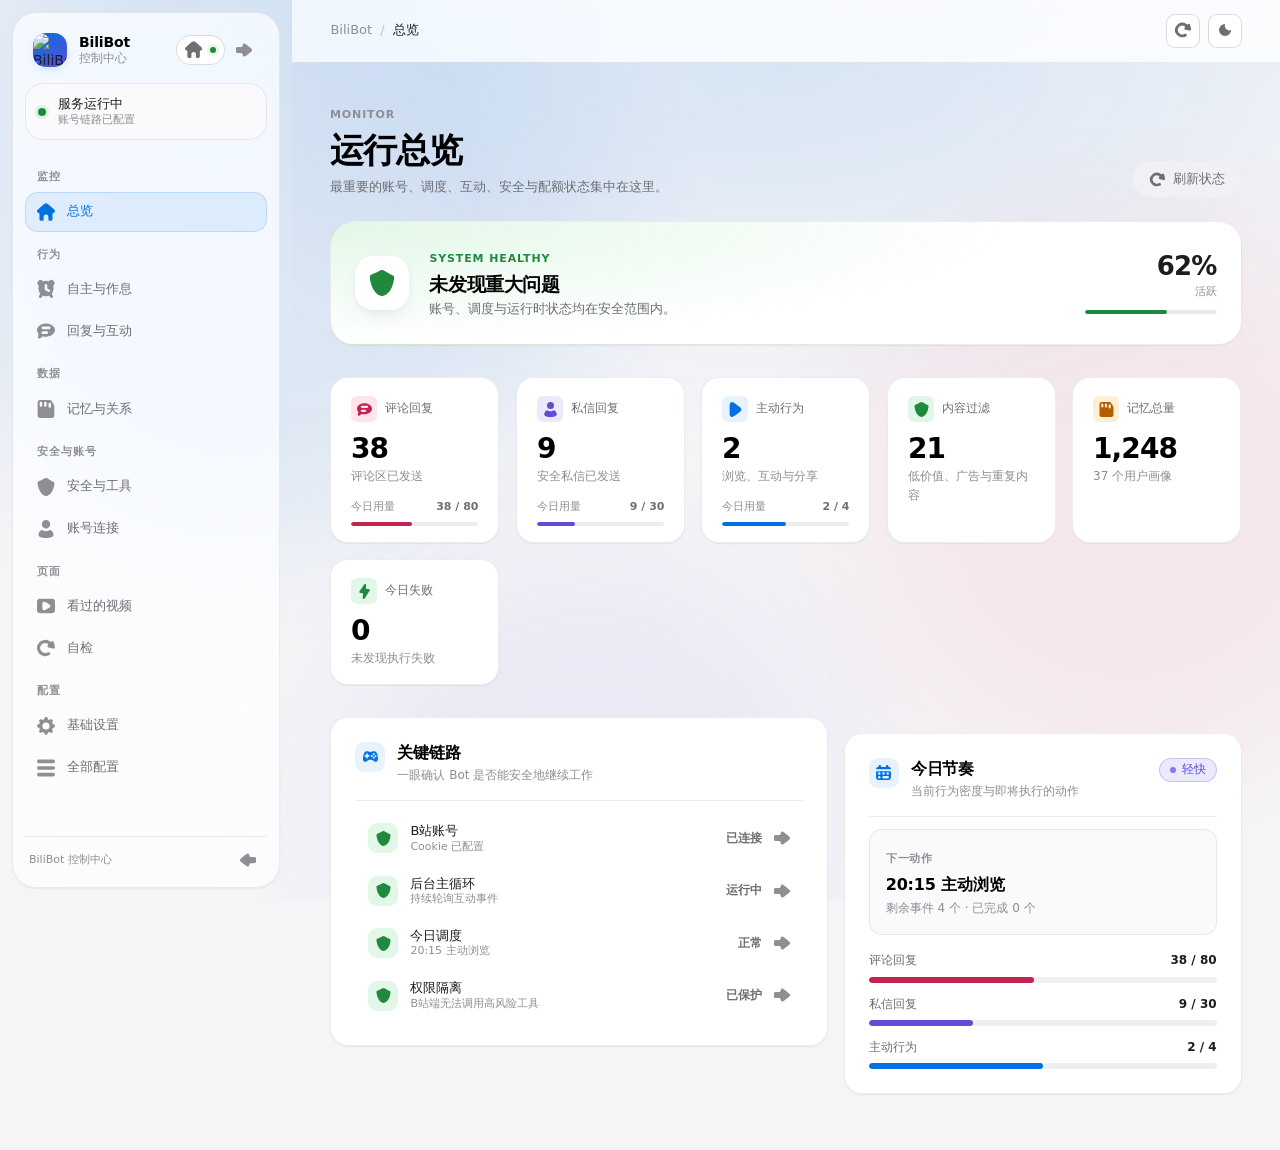
==== commit d128a455: "feat(ui): 第二轮动效深化，并修内嵌页 token 过期与导航滑块掉落 - T33 修缺陷：   * tests/test_selftest.py 的键名清单 data → storage（T" ====
--- a/pages/bilibot/index.html
+++ b/pages/bilibot/index.html
@@ -15,6 +15,7 @@
   <link rel="stylesheet" href="./design/pages.css" />
   <link rel="stylesheet" href="./design/studio.css" />
   <link rel="stylesheet" href="./design/motion.css" />
+  <link rel="stylesheet" href="./design/motion-pro.css" />
 </head>
 <body>
   <div class="ambient" aria-hidden="true">
@@ -58,11 +59,11 @@
     </div>
 
     <div id="save-dock" class="save-dock" aria-live="polite"></div>
+    <button id="scroll-top" class="scroll-top" type="button" aria-label="回到顶部" title="回到顶部"></button>
     <div id="toast-region" class="toast-region" aria-live="polite" aria-atomic="true"></div>
     <div id="modal-root"></div>
   </div>
 
   <script type="module" src="./app.js"></script>
-  <script type="module" src="./sibling-nav.js"></script>
 </body>
 </html>
--- a/pages/bilibot/design/shell.css
+++ b/pages/bilibot/design/shell.css
@@ -563,6 +563,17 @@
   background: var(--surface);
 }
 
+/* 汉堡按钮只服务于 ≤900px 的抽屉侧栏；桌面侧栏常驻，它不该出现 */
+#mobile-menu {
+  display: none;
+}
+
+@media (max-width: 900px) {
+  #mobile-menu {
+    display: grid;
+  }
+}
+
 /* 主题切换：分段控制器，滑块跟随选中项 */
 .segmented {
   position: relative;
--- a/pages/bilibot/design/components.css
+++ b/pages/bilibot/design/components.css
@@ -315,7 +315,9 @@
 
 .metrics-grid {
   display: grid;
-  grid-template-columns: repeat(auto-fit, minmax(186px, 1fr));
+  /* 164 而不是 186：内容列扣掉两侧内边距后约 1100px，6 张卡要挤进一行
+     需要 6×164 + 5×16 = 1064，否则总览会掉成 5+1 的孤行。窄屏由断点接管。 */
+  grid-template-columns: repeat(auto-fit, minmax(164px, 1fr));
   gap: var(--gap-grid);
   margin-bottom: var(--gap-section);
 }
@@ -695,6 +697,12 @@
   max-width: 140px;
 }
 
+/* WebKit 的时间选择器图标默认贴左，靠 flex 推到右侧 */
+.time-input::-webkit-calendar-picker-indicator {
+  margin-left: auto;
+  opacity: 0.68;
+}
+
 ::placeholder {
   color: var(--text-tertiary);
   opacity: 1;
@@ -758,6 +766,11 @@
   border: 1px solid var(--line);
   border-radius: var(--r-md);
   background: var(--surface-muted);
+}
+
+/* 瓦片只放「标签 + 控件」，说明文字会挤掉控件的呼吸空间 */
+.config-field.is-tile .field-copy p {
+  display: none;
 }
 
 .field-stack > .config-field:first-child {
@@ -1250,6 +1263,19 @@
 
 .error-state .button {
   margin-top: var(--sp-3);
+}
+
+/* 错误态里的动作组：重试 + 刷新整页 */
+.error-actions {
+  display: flex;
+  gap: var(--sp-2);
+  flex-wrap: wrap;
+  justify-content: center;
+  margin-top: var(--sp-3);
+}
+
+.error-actions .button {
+  margin-top: 0;
 }
 
 /* ── 双列与网格辅助 ────────────────────────────────────────────────── */
@@ -2015,6 +2041,23 @@
   color: var(--text);
 }
 
+/* 二维码弹窗里的主图标是视觉主体，不能按正文图标尺寸渲染 */
+.qr-preview .gicon,
+.qr-error .gicon {
+  width: 42px;
+  height: 42px;
+  margin-bottom: var(--sp-2);
+  color: var(--violet);
+}
+
+.qr-error .gicon {
+  color: var(--red);
+}
+
+.qr-error .button {
+  margin-top: var(--sp-3);
+}
+
 .qr-status {
   display: flex;
   align-items: center;
--- a/pages/bilibot/design/pages.css
+++ b/pages/bilibot/design/pages.css
@@ -175,6 +175,32 @@
 
 .interest-config-controls {
   min-width: 0;
+}
+
+/* 右栏只读快照：撑满左栏高度，容器允许收缩 */
+.interest-config-observation {
+  min-width: 0;
+}
+
+.interest-config-observation .interest-snapshot {
+  height: 100%;
+  margin: 0;
+}
+
+/* 兴趣面板的字段是长文本类，单列比通用的两列更好读 */
+.interest-config-controls .config-field {
+  grid-template-columns: minmax(0, 1fr);
+  align-items: start;
+  gap: var(--sp-2);
+}
+
+.interest-config-controls .config-field.is-switch {
+  grid-template-columns: minmax(0, 1fr) auto;
+  align-items: center;
+}
+
+.interest-config-controls .textarea {
+  min-height: 118px;
 }
 
 .interest-selector-row {
@@ -706,6 +732,14 @@
   border-left-color: var(--accent);
 }
 
+.selected-event.phase-overdue {
+  box-shadow: inset 0 0 0 1px color-mix(in srgb, var(--orange) 24%, transparent);
+}
+
+.selected-event.phase-overdue .selected-event-icon {
+  filter: saturate(0.72);
+}
+
 .selected-event-icon {
   display: grid;
   place-items: center;
@@ -778,6 +812,15 @@
 
 .event-row:active {
   transform: scale(0.995);
+}
+
+/* 已错过的事件行整行带暖色底，与状态标签一起构成双重指示 */
+.event-row.phase-overdue {
+  background: var(--orange-soft);
+}
+
+.event-row.phase-overdue:hover {
+  background: color-mix(in srgb, var(--orange-soft) 70%, var(--surface-muted));
 }
 
 .event-color {
@@ -2136,3 +2179,20 @@
     gap: var(--sp-2);
   }
 }
+
+/* ── 内嵌页面（看过的视频 / 自检） ───────────────────────────────────
+ * 这两页由 views/*.js 用 Shadow DOM 自渲染，容器只做占位与留白，
+ * 不参与它们内部的样式（shadow 内的规则与这里有同名类也不会互相影响）。 */
+
+.embedded-page {
+  display: block;
+  min-height: 60vh;
+}
+
+.embedded-page.is-loading {
+  display: grid;
+  place-items: center;
+  min-height: 40vh;
+  color: var(--text-tertiary);
+  font-size: var(--fs-sm);
+}
--- a/pages/bilibot/design/motion-pro.css
+++ b/pages/bilibot/design/motion-pro.css
@@ -0,0 +1,1372 @@
+/* ============================================================================
+ * BiliBot · Motion System v2（第二轮动效深化）
+ *
+ * 这一层叠在 motion.css 之上，不改任何布局与业务类名，只通过
+ *   [data-light]  指针光照      [data-tilt]  3D 倾斜
+ *   html[data-vt-dir]  转场方向   .app-shell.is-dimmed  浮层压暗
+ *   --scroll-y / --scroll-progress  滚动叙事
+ * 这几组「约定点」工作，标记由 app.js 打。
+ *
+ * 节奏分成七档，同一档内的组件必须同调：
+ *   T0 60ms   指针跟随的最短反馈
+ *   T1 120ms  图标、描边、焦点环
+ *   T2 180ms  按钮、开关、输入
+ *   T3 260ms  卡片、折叠、标签页
+ *   T4 340ms  浮层、抽屉
+ *   T5 460ms  页面转场单层
+ *   T6 700ms  多阶段展开
+ *   T7 ∞      环境氛围（只受设计约束）
+ * ========================================================================== */
+
+:root {
+  /* 进入 / 退出用不同曲线：进来的东西要减速，离开的东西要加速 */
+  --ease-enter: cubic-bezier(0.16, 1, 0.3, 1);
+  --ease-exit: cubic-bezier(0.4, 0, 1, 1);
+  --ease-glide: cubic-bezier(0.33, 0, 0.1, 1);
+  --ease-snap: cubic-bezier(0.2, 0.9, 0.2, 1);
+  --ease-bounce: cubic-bezier(0.34, 1.56, 0.64, 1);
+  --ease-overshoot: cubic-bezier(0.22, 1.4, 0.36, 1);
+
+  --t0: 60ms;
+  --t1: 120ms;
+  --t2: 180ms;
+  --t3: 260ms;
+  --t4: 340ms;
+  --t5: 460ms;
+  --t6: 700ms;
+
+  /* 交错基数与层间隔 */
+  --stagger-tight: 18ms;
+  --stagger-loose: 44ms;
+  --vt-layer-delay: 24ms;
+
+  /* 空间：透视距离、抬升量、模糊半径 */
+  --depth-perspective: 1100px;
+  --depth-lift: 6px;
+  --depth-push: 28px;
+  --blur-veil: 10px;
+  --blur-far: 26px;
+
+  /* 指针光照在卡片上的半径与强度 */
+  --light-radius: 360px;
+  --light-strength: 0.16;
+}
+
+/* ============================================================================
+ * 一、空间层级：指针光照、3D 倾斜、边缘高光
+ * ========================================================================== */
+
+/* 指针光照：一层跟随光斑 + 一层掠过的高光。
+   --mx / --my 由 app.js 写成「容器内的百分比」，容器尺寸变化时不用重算。 */
+[data-light] {
+  position: relative;
+  isolation: isolate;
+}
+
+[data-light]::before {
+  content: "";
+  position: absolute;
+  inset: 0;
+  z-index: 0;
+  border-radius: inherit;
+  pointer-events: none;
+  opacity: 0;
+  background: radial-gradient(
+    var(--light-radius) circle at var(--mx, 50%) var(--my, 0%),
+    rgba(255, 255, 255, 0.9) 0%,
+    rgba(255, 255, 255, 0) 62%
+  );
+  mix-blend-mode: soft-light;
+  transition: opacity var(--t3) var(--ease-enter);
+}
+
+[data-light]:hover::before,
+[data-light]:focus-within::before {
+  opacity: var(--light-strength);
+}
+
+/* 深色与工作室主题里高光改成冷色，避免整块发灰 */
+html[data-theme="dark"] [data-light]::before,
+html[data-mode="extension"] [data-light]::before {
+  background: radial-gradient(
+    var(--light-radius) circle at var(--mx, 50%) var(--my, 0%),
+    rgba(180, 205, 255, 0.55) 0%,
+    rgba(180, 205, 255, 0) 60%
+  );
+  mix-blend-mode: screen;
+}
+
+/* 边缘高光：贴着圆角的一圈细线，指针靠近时增强 */
+[data-light]::after {
+  content: "";
+  position: absolute;
+  inset: 0;
+  z-index: 0;
+  border-radius: inherit;
+  padding: 1px;
+  pointer-events: none;
+  opacity: 0;
+  background: radial-gradient(
+      220px circle at var(--mx, 50%) var(--my, 0%),
+      rgba(255, 255, 255, 0.85),
+      transparent 70%
+    )
+    border-box;
+  -webkit-mask: linear-gradient(#000 0 0) padding-box, linear-gradient(#000 0 0);
+  -webkit-mask-composite: xor;
+  mask: linear-gradient(#000 0 0) padding-box, linear-gradient(#000 0 0);
+  mask-composite: exclude;
+  transition: opacity var(--t3) var(--ease-enter);
+}
+
+[data-light]:hover::after {
+  opacity: 0.7;
+}
+
+/* 3D 倾斜：--rx/--ry 由指针位置映射而来（角度），子层用 translateZ 拉开纵深 */
+[data-tilt] {
+  transform-style: preserve-3d;
+  transform: perspective(var(--depth-perspective)) rotateX(var(--rx, 0deg)) rotateY(var(--ry, 0deg))
+    translate3d(0, var(--tilt-lift, 0px), 0);
+  transition: transform var(--t3) var(--ease-glide), box-shadow var(--t3) var(--ease-enter);
+  will-change: transform;
+}
+
+[data-tilt]:hover {
+  --tilt-lift: -4px;
+  box-shadow: var(--shadow-3);
+}
+
+[data-tilt] > * {
+  transform: translateZ(var(--z, 0px));
+}
+
+[data-tilt] .metric-icon,
+[data-tilt] .section-icon,
+[data-tilt] .capability-icon,
+[data-tilt] .event-color,
+[data-tilt] .profile-avatar {
+  --z: 18px;
+}
+
+[data-tilt] .metric-card > strong,
+[data-tilt] > strong {
+  --z: 12px;
+}
+
+/* 只在指针设备上启用倾斜，触屏没有 hover 语义 */
+@media (hover: none) {
+  [data-tilt] {
+    transform: none !important;
+  }
+
+  [data-light]::before,
+  [data-light]::after {
+    display: none;
+  }
+}
+
+/* ============================================================================
+ * 二、页面转场：分层视图过渡（View Transitions API）
+ *
+ * app.js 在切换前给旧内容的直接子元素挂 vt-layer-N，切换后给新内容挂同名，
+ * 于是每一层各自独立做「位移 + 模糊 + 淡入」，按 N 递增错峰。
+ * 方向由 html[data-vt-dir="forward|back"] 决定：前进从右侧推入，后退从左侧。
+ * ========================================================================== */
+
+/* 根层：整页交叉淡入，作为各分层位移的底噪 */
+::view-transition-old(root) {
+  animation: vtRootOut var(--t4) var(--ease-exit) both;
+}
+
+::view-transition-new(root) {
+  animation: vtRootIn var(--t5) var(--ease-enter) both;
+}
+
+@keyframes vtRootOut {
+  to {
+    opacity: 0;
+    filter: blur(6px);
+  }
+}
+
+@keyframes vtRootIn {
+  from {
+    opacity: 0;
+    filter: blur(4px);
+  }
+}
+
+/* 每一层的进入：位移 + 轻微缩放 + 模糊消散，方向感由 data-vt-dir 给出 */
+::view-transition-old(vt-layer-0),
+::view-transition-new(vt-layer-0),
+::view-transition-old(vt-layer-1),
+::view-transition-new(vt-layer-1),
+::view-transition-old(vt-layer-2),
+::view-transition-new(vt-layer-2),
+::view-transition-old(vt-layer-3),
+::view-transition-new(vt-layer-3),
+::view-transition-old(vt-layer-4),
+::view-transition-new(vt-layer-4),
+::view-transition-old(vt-layer-5),
+::view-transition-new(vt-layer-5),
+::view-transition-old(vt-layer-6),
+::view-transition-new(vt-layer-6),
+::view-transition-old(vt-layer-7),
+::view-transition-new(vt-layer-7),
+::view-transition-old(vt-layer-8),
+::view-transition-new(vt-layer-8),
+::view-transition-old(vt-layer-9),
+::view-transition-new(vt-layer-9) {
+  animation-duration: var(--t5);
+  animation-timing-function: var(--ease-enter);
+  animation-fill-mode: both;
+  mix-blend-mode: normal;
+}
+
+/* 旧层：加速离场并轻微后退，给新层让出纵深 */
+::view-transition-old(vt-layer-0),
+::view-transition-old(vt-layer-1),
+::view-transition-old(vt-layer-2),
+::view-transition-old(vt-layer-3),
+::view-transition-old(vt-layer-4),
+::view-transition-old(vt-layer-5),
+::view-transition-old(vt-layer-6),
+::view-transition-old(vt-layer-7),
+::view-transition-old(vt-layer-8),
+::view-transition-old(vt-layer-9) {
+  animation-name: vtLayerOut;
+  animation-duration: var(--t3);
+  animation-timing-function: var(--ease-exit);
+}
+
+/* 新层：逐层错峰进入 */
+::view-transition-new(vt-layer-0) {
+  animation-name: vtLayerInForward;
+  animation-delay: calc(var(--vt-layer-delay) * 0);
+}
+::view-transition-new(vt-layer-1) {
+  animation-name: vtLayerInForward;
+  animation-delay: calc(var(--vt-layer-delay) * 1);
+}
+::view-transition-new(vt-layer-2) {
+  animation-name: vtLayerInForward;
+  animation-delay: calc(var(--vt-layer-delay) * 2);
+}
+::view-transition-new(vt-layer-3) {
+  animation-name: vtLayerInForward;
+  animation-delay: calc(var(--vt-layer-delay) * 3);
+}
+::view-transition-new(vt-layer-4) {
+  animation-name: vtLayerInForward;
+  animation-delay: calc(var(--vt-layer-delay) * 4);
+}
+::view-transition-new(vt-layer-5) {
+  animation-name: vtLayerInForward;
+  animation-delay: calc(var(--vt-layer-delay) * 5);
+}
+::view-transition-new(vt-layer-6) {
+  animation-name: vtLayerInForward;
+  animation-delay: calc(var(--vt-layer-delay) * 6);
+}
+::view-transition-new(vt-layer-7) {
+  animation-name: vtLayerInForward;
+  animation-delay: calc(var(--vt-layer-delay) * 7);
+}
+::view-transition-new(vt-layer-8) {
+  animation-name: vtLayerInForward;
+  animation-delay: calc(var(--vt-layer-delay) * 8);
+}
+::view-transition-new(vt-layer-9) {
+  animation-name: vtLayerInForward;
+  animation-delay: calc(var(--vt-layer-delay) * 9);
+}
+
+html[data-vt-dir="back"] ::view-transition-new(vt-layer-0),
+html[data-vt-dir="back"] ::view-transition-new(vt-layer-1),
+html[data-vt-dir="back"] ::view-transition-new(vt-layer-2),
+html[data-vt-dir="back"] ::view-transition-new(vt-layer-3),
+html[data-vt-dir="back"] ::view-transition-new(vt-layer-4),
+html[data-vt-dir="back"] ::view-transition-new(vt-layer-5),
+html[data-vt-dir="back"] ::view-transition-new(vt-layer-6),
+html[data-vt-dir="back"] ::view-transition-new(vt-layer-7),
+html[data-vt-dir="back"] ::view-transition-new(vt-layer-8),
+html[data-vt-dir="back"] ::view-transition-new(vt-layer-9) {
+  animation-name: vtLayerInBack;
+}
+
+@keyframes vtLayerOut {
+  to {
+    opacity: 0;
+    transform: translate3d(0, -14px, 0) scale(0.985);
+    filter: blur(8px);
+  }
+}
+
+@keyframes vtLayerInForward {
+  from {
+    opacity: 0;
+    transform: translate3d(34px, 10px, 0) scale(0.985);
+    filter: blur(10px);
+  }
+}
+
+@keyframes vtLayerInBack {
+  from {
+    opacity: 0;
+    transform: translate3d(-34px, 10px, 0) scale(0.985);
+    filter: blur(10px);
+  }
+}
+
+/* 共享元素：两页的 .page-title 同名，于是标题本身在两层之间连续变形 */
+::view-transition-group(page-title) {
+  animation-duration: var(--t5);
+  animation-timing-function: var(--ease-enter);
+  z-index: 3;
+}
+
+::view-transition-old(page-title) {
+  animation: titleMorphOut var(--t3) var(--ease-exit) both;
+}
+
+::view-transition-new(page-title) {
+  animation: titleMorphIn var(--t5) var(--ease-enter) both;
+}
+
+@keyframes titleMorphOut {
+  to {
+    opacity: 0;
+    filter: blur(5px);
+    transform: translateY(-10px) scale(0.97);
+  }
+}
+
+@keyframes titleMorphIn {
+  from {
+    opacity: 0;
+    filter: blur(7px);
+    transform: translateY(14px) scale(1.03);
+  }
+}
+
+/* 页头在转场里多走一小段：标题比内容早落位 */
+html[data-vt-dir] ::view-transition-new(vt-layer-0) {
+  animation-duration: calc(var(--t5) - 60ms);
+}
+
+/* 不支持 View Transitions 时的回退：沿用 motion.css 的 page-enter 交错，
+   这里额外给旧页一个更利落的离场 */
+.content.page-exit {
+  opacity: 0.45;
+  transform: translate3d(0, -10px, 0) scale(0.992);
+  filter: blur(3px);
+  transition: opacity var(--t2) var(--ease-exit), transform var(--t2) var(--ease-exit),
+    filter var(--t2) var(--ease-exit);
+}
+
+/* ============================================================================
+ * 三、浮层：景深压暗、原点感知、进出闭环
+ * ========================================================================== */
+
+/* 浮层打开时整块外壳后退：缩放 + 轻微模糊 + 降饱和，形成「浮层在更近的一层」 */
+.app-shell.is-dimmed .main-stage {
+  transform: perspective(1600px) translate3d(0, 0, -34px);
+  filter: blur(2.5px) saturate(0.94);
+  opacity: 0.9;
+  transition: transform var(--t4) var(--ease-exit), filter var(--t4) var(--ease-exit),
+    opacity var(--t4) var(--ease-exit);
+}
+
+.app-shell .main-stage {
+  transition: transform var(--t4) var(--ease-enter), filter var(--t4) var(--ease-enter),
+    opacity var(--t4) var(--ease-enter);
+}
+
+/* 遮罩：原点感知的径向扩散，而不是整块同步变暗 */
+.modal-backdrop,
+.drawer-backdrop {
+  background:
+    radial-gradient(
+      120% 120% at var(--origin-x, 50%) var(--origin-y, 50%),
+      transparent 0%,
+      var(--backdrop) 62%
+    );
+  animation: veilIn var(--t4) var(--ease-enter) both;
+}
+
+.modal-backdrop.is-closing,
+.drawer-backdrop.is-closing {
+  animation: veilOut var(--t3) var(--ease-exit) both;
+}
+
+@keyframes veilIn {
+  from {
+    opacity: 0;
+    backdrop-filter: blur(0px) saturate(100%);
+  }
+}
+
+@keyframes veilOut {
+  to {
+    opacity: 0;
+    backdrop-filter: blur(0px) saturate(100%);
+  }
+}
+
+/* 对话框：从触发点方向进入，带一点翻转的纵深感 */
+.modal,
+.mode-picker,
+.creator-modal {
+  transform-origin: var(--origin-x, 50%) var(--origin-y, 0%);
+  transform: perspective(1200px) translate3d(0, 18px, 90px) rotateX(-3deg) scale(0.96);
+  filter: blur(6px);
+  transition: transform var(--t4) var(--ease-enter), opacity var(--t3) var(--ease-enter),
+    filter var(--t3) var(--ease-enter);
+}
+
+.modal-backdrop.is-visible .modal,
+.modal-backdrop.is-visible .mode-picker,
+.modal-backdrop.is-visible .creator-modal {
+  transform: perspective(1200px) translate3d(0, 0, 0) rotateX(0) scale(1);
+  filter: blur(0);
+}
+
+.modal-backdrop.is-closing .modal,
+.modal-backdrop.is-closing .mode-picker {
+  transform: perspective(1200px) translate3d(0, -8px, 40px) scale(0.975);
+  filter: blur(4px);
+  transition: transform var(--t3) var(--ease-exit), opacity var(--t3) var(--ease-exit),
+    filter var(--t3) var(--ease-exit);
+}
+
+/* 抽屉：带侧向纵深推入 + 内侧高光，收起时加速滑出 */
+.autonomy-drawer {
+  transform: translate3d(104%, 0, 0) rotateY(-6deg);
+  transform-origin: 100% 50%;
+  filter: blur(8px);
+  transition: transform var(--t4) var(--ease-enter), filter var(--t3) var(--ease-enter);
+}
+
+.drawer-backdrop.is-visible .autonomy-drawer {
+  transform: none;
+  filter: blur(0);
+}
+
+.drawer-backdrop.is-closing .autonomy-drawer {
+  transform: translate3d(104%, 0, 0) rotateY(-4deg);
+  filter: blur(6px);
+  transition: transform var(--t3) var(--ease-exit), filter var(--t3) var(--ease-exit);
+}
+
+.autonomy-drawer::before {
+  content: "";
+  position: absolute;
+  inset: 0 auto 0 0;
+  width: 1px;
+  background: linear-gradient(
+    to bottom,
+    transparent,
+    var(--accent-ring) 18%,
+    var(--accent-ring) 82%,
+    transparent
+  );
+  opacity: 0.8;
+  pointer-events: none;
+}
+
+/* 抽屉里的字段逐条滑入 */
+.drawer-backdrop.is-visible .drawer-fields > * {
+  animation: staggerRow var(--t3) var(--ease-enter) both;
+}
+
+.drawer-backdrop.is-visible .drawer-fields > *:nth-child(1) { animation-delay: calc(var(--stagger-tight) * 1); }
+.drawer-backdrop.is-visible .drawer-fields > *:nth-child(2) { animation-delay: calc(var(--stagger-tight) * 2); }
+.drawer-backdrop.is-visible .drawer-fields > *:nth-child(3) { animation-delay: calc(var(--stagger-tight) * 3); }
+.drawer-backdrop.is-visible .drawer-fields > *:nth-child(4) { animation-delay: calc(var(--stagger-tight) * 4); }
+.drawer-backdrop.is-visible .drawer-fields > *:nth-child(5) { animation-delay: calc(var(--stagger-tight) * 5); }
+.drawer-backdrop.is-visible .drawer-fields > *:nth-child(n + 6) { animation-delay: calc(var(--stagger-tight) * 6); }
+
+@keyframes staggerRow {
+  from {
+    opacity: 0;
+    transform: translate3d(10px, 0, 0);
+  }
+}
+
+/* 工具选择的每一行也是错峰进入 */
+.tool-modal-list .tool-group {
+  animation: staggerRow var(--t3) var(--ease-enter) both;
+}
+
+.tool-modal-list .tool-group:nth-child(1) { animation-delay: calc(var(--stagger-tight) * 1); }
+.tool-modal-list .tool-group:nth-child(2) { animation-delay: calc(var(--stagger-tight) * 2); }
+.tool-modal-list .tool-group:nth-child(3) { animation-delay: calc(var(--stagger-tight) * 3); }
+.tool-modal-list .tool-group:nth-child(n + 4) { animation-delay: calc(var(--stagger-tight) * 4); }
+
+/* ============================================================================
+ * 四、滚动叙事：顶部栏形变、页头视差、章节进度、环境层位移
+ * ========================================================================== */
+
+/* 顶栏随滚动收窄变暗（is-scrolled 由 app.js 打，--scroll-progress 是 0~1） */
+.topbar {
+  transition: height var(--t3) var(--ease-glide), padding var(--t3) var(--ease-glide),
+    background-color var(--t3) var(--ease-glide), border-color var(--t3) var(--ease-glide),
+    box-shadow var(--t3) var(--ease-glide), backdrop-filter var(--t3) var(--ease-glide);
+}
+
+.topbar.is-scrolled {
+  height: 52px;
+  background: var(--surface-glass-strong);
+  box-shadow: 0 1px 0 var(--line), 0 10px 30px -22px rgba(0, 0, 0, 0.35);
+  backdrop-filter: saturate(200%) blur(26px);
+}
+
+.topbar.is-scrolled .crumb {
+  transform: scale(0.96);
+  transform-origin: 0 50%;
+  opacity: 0.86;
+  transition: transform var(--t3) var(--ease-glide), opacity var(--t3) var(--ease-glide);
+}
+
+/* 滚动进度条：贴在顶栏下沿的一条细线，宽度 = 阅读进度 */
+.topbar::after {
+  content: "";
+  position: absolute;
+  left: 0;
+  bottom: -1px;
+  width: 100%;
+  height: 1.5px;
+  transform-origin: 0 50%;
+  transform: scaleX(var(--scroll-progress, 0));
+  background: linear-gradient(90deg, transparent, var(--accent));
+  opacity: 0;
+  transition: opacity var(--t2) var(--ease-enter);
+  pointer-events: none;
+}
+
+.topbar.is-scrolled::after {
+  opacity: 0.85;
+}
+
+/* 页头视差：标题、副标题、操作区按不同速度上移并在滚动中淡出 */
+.page-head > div:first-child {
+  transform: translate3d(0, calc(var(--scroll-y, 0px) * -0.045), 0);
+  will-change: transform;
+}
+
+.page-title {
+  transform: translate3d(0, calc(var(--scroll-y, 0px) * -0.018), 0);
+}
+
+.page-actions {
+  transform: translate3d(0, calc(var(--scroll-y, 0px) * -0.03), 0);
+}
+
+/* 章节标题进入视口时做一次「遮罩揭示」，而不是又一次淡入 */
+[data-reveal].is-revealed > .section-head h2,
+[data-reveal].is-revealed .page-title {
+  animation: maskReveal var(--t6) var(--ease-enter) backwards;
+}
+
+@keyframes maskReveal {
+  from {
+    clip-path: inset(0 100% 0 0);
+    opacity: 0.2;
+    letter-spacing: 0.02em;
+  }
+  to {
+    clip-path: inset(0 0 0 0);
+    opacity: 1;
+    letter-spacing: normal;
+  }
+}
+
+/* 环境层随滚动缓慢位移，形成视差（幅度很小，只做纵深） */
+.ambient-orb-a {
+  transform: translate3d(0, calc(var(--scroll-y, 0px) * 0.05), 0);
+}
+
+.ambient-orb-b {
+  transform: translate3d(0, calc(var(--scroll-y, 0px) * -0.035), 0);
+}
+
+.ambient-orb-c {
+  transform: translate3d(0, calc(var(--scroll-y, 0px) * 0.075), 0);
+}
+
+/* 滚动到顶部的回位按钮：只在滚动后浮现 */
+.scroll-top {
+  position: fixed;
+  right: var(--sp-6);
+  bottom: var(--sp-6);
+  z-index: var(--z-dock);
+  display: grid;
+  place-items: center;
+  width: 42px;
+  height: 42px;
+  border: 1px solid var(--line);
+  border-radius: 50%;
+  background: var(--surface-glass-strong);
+  box-shadow: var(--shadow-2);
+  color: var(--text-secondary);
+  backdrop-filter: blur(18px);
+  opacity: 0;
+  transform: translate3d(0, 14px, 0) scale(0.9);
+  pointer-events: none;
+  transition: opacity var(--t3) var(--ease-enter), transform var(--t3) var(--ease-overshoot),
+    color var(--t2) var(--ease-enter);
+}
+
+.scroll-top.is-visible {
+  opacity: 1;
+  transform: none;
+  pointer-events: auto;
+}
+
+.scroll-top:hover {
+  color: var(--accent);
+  transform: translateY(-2px) scale(1.04);
+}
+
+/* 图标是 arrow-left，转 90° 朝上 */
+.scroll-top .gicon {
+  transform: rotate(90deg);
+  transition: transform var(--t2) var(--ease-overshoot);
+}
+
+.scroll-top:hover .gicon {
+  transform: rotate(90deg) translateY(-2px);
+}
+
+/* 浮层打开时，藏在后面的悬浮件一起让位，不抢焦点 */
+.app-shell.is-dimmed .save-dock,
+.app-shell.is-dimmed .scroll-top {
+  opacity: 0;
+  pointer-events: none;
+  transition: opacity var(--t2) var(--ease-exit);
+}
+
+/* 内嵌视图的占位态：骨架呼吸，而不是一行干字 */
+.embedded-page.is-loading {
+  display: grid;
+  place-items: center;
+  min-height: 46vh;
+  border: 1px solid var(--line);
+  border-radius: var(--r-lg);
+  background: linear-gradient(
+    100deg,
+    var(--surface-muted) 25%,
+    var(--surface) 42%,
+    var(--surface-muted) 58%
+  );
+  background-size: 300% 100%;
+  color: var(--text-tertiary);
+  font-size: var(--fs-sm);
+  animation: embeddedShimmer 1.6s var(--ease-glide) infinite;
+}
+
+@keyframes embeddedShimmer {
+  to {
+    background-position: -160% 0;
+  }
+}
+
+/* ============================================================================
+ * 五、微交互：按钮、图标、开关、输入、提示
+ * ========================================================================== */
+
+/* 按钮：指针跟光 + 按下压缩 + 主按钮的环形脉冲 */
+.button {
+  position: relative;
+  isolation: isolate;
+  overflow: hidden;
+}
+
+.button::before {
+  content: "";
+  position: absolute;
+  inset: -1px;
+  z-index: -1;
+  opacity: 0;
+  background: radial-gradient(
+    160px circle at var(--mx, 50%) var(--my, 50%),
+    rgba(255, 255, 255, 0.55),
+    transparent 65%
+  );
+  transition: opacity var(--t2) var(--ease-enter);
+}
+
+.button:hover::before {
+  opacity: 0.85;
+}
+
+.button.soft::before,
+.button.danger::before {
+  background: radial-gradient(
+    160px circle at var(--mx, 50%) var(--my, 50%),
+    var(--accent-soft-strong),
+    transparent 65%
+  );
+}
+
+.button:active {
+  transform: translateY(1px) scale(0.968);
+  transition-duration: var(--t0);
+}
+
+/* 主按钮点击后的扩散环：由 JS 加 .is-rippling，动画结束自动移除 */
+.button.is-rippling::after {
+  content: "";
+  position: absolute;
+  inset: 0;
+  border-radius: inherit;
+  background: radial-gradient(
+    circle at var(--mx, 50%) var(--my, 50%),
+    rgba(255, 255, 255, 0.85),
+    transparent 45%
+  );
+  animation: buttonRipple 620ms var(--ease-enter) both;
+  pointer-events: none;
+}
+
+@keyframes buttonRipple {
+  from {
+    opacity: 0.9;
+    transform: scale(0.2);
+  }
+  to {
+    opacity: 0;
+    transform: scale(1.6);
+  }
+}
+
+/* 按钮里的图标在悬停时按语义轻微位移（箭头右移、刷新旋转、保存下沉） */
+.button:hover .gicon {
+  transition: transform var(--t2) var(--ease-overshoot);
+}
+
+.button[data-action="refresh"]:hover .gicon,
+.button[data-action="refresh-memory"]:hover .gicon,
+.button[data-action="refresh-security"]:hover .gicon,
+.button[data-action="refresh-account"]:hover .gicon {
+  transform: rotate(90deg);
+}
+
+.button[data-action="refresh"].is-spinning .gicon,
+.icon-button.is-spinning .gicon {
+  animation: spin 900ms linear infinite;
+}
+
+.button[data-action="save"]:hover .gicon,
+.button.primary:hover .gicon {
+  transform: translateY(1px) scale(1.05);
+}
+
+/* 图标按钮：底光从指针位置扩散 */
+.icon-button {
+  position: relative;
+  overflow: hidden;
+}
+
+.icon-button::after {
+  content: "";
+  position: absolute;
+  inset: 0;
+  border-radius: inherit;
+  background: radial-gradient(
+    90px circle at var(--mx, 50%) var(--my, 50%),
+    var(--accent-soft),
+    transparent 70%
+  );
+  opacity: 0;
+  transition: opacity var(--t2) var(--ease-enter);
+  pointer-events: none;
+}
+
+.icon-button:hover::after {
+  opacity: 1;
+}
+
+/* 折叠箭头：只用旋转，不弹跳 */
+.settings-group[open] > summary > .gicon,
+.tool-group[open] > summary > .gicon,
+.admin-range-details[open] > summary > i .gicon,
+.fold[open] > summary .gicon {
+  transform: rotate(90deg);
+  transition: transform var(--t3) var(--ease-overshoot);
+}
+
+/* 开关：滑块按下时拉伸（已有），这里补轨道的光泽与激活时的柔光 */
+.switch-track::before {
+  content: "";
+  position: absolute;
+  inset: 1px;
+  border-radius: inherit;
+  background: linear-gradient(180deg, rgba(255, 255, 255, 0.35), transparent 60%);
+  opacity: 0.6;
+  pointer-events: none;
+}
+
+.switch-control input:checked + .switch-track {
+  box-shadow: 0 0 0 4px var(--green-soft), inset 0 1px 2px rgba(0, 0, 0, 0.18);
+}
+
+/* 输入控件：聚焦时从中心向两侧扫开一道底线 */
+.field-control,
+.row-control {
+  position: relative;
+}
+
+.field-control::after,
+.row-control::after {
+  content: "";
+  position: absolute;
+  left: 0;
+  right: 0;
+  bottom: -2px;
+  height: 2px;
+  border-radius: 2px;
+  background: linear-gradient(90deg, var(--accent), var(--violet));
+  transform: scaleX(0);
+  transform-origin: 50% 50%;
+  opacity: 0;
+  transition: transform var(--t3) var(--ease-enter), opacity var(--t2) var(--ease-enter);
+  pointer-events: none;
+}
+
+.field-control:focus-within::after,
+.row-control:focus-within::after {
+  transform: scaleX(1);
+  opacity: 0.9;
+}
+
+/* 校验/提示文案出现时，周围布局连续推开 */
+.field-copy p,
+.row-hint {
+  animation: hintIn var(--t3) var(--ease-enter) both;
+}
+
+@keyframes hintIn {
+  from {
+    opacity: 0;
+    transform: translate3d(0, -4px, 0);
+    max-height: 0;
+  }
+}
+
+/* Toast：弹簧入场 + 退场时向右塌缩；多条堆叠时上面的轻微压缩 */
+.toast {
+  animation: toastSpring var(--t4) var(--ease-overshoot) both;
+  transform-origin: 100% 0%;
+}
+
+.toast.is-leaving {
+  animation: toastCollapse var(--t3) var(--ease-exit) both;
+}
+
+.toast-region .toast:not(:last-child) {
+  transform: scale(0.97);
+  opacity: 0.75;
+}
+
+@keyframes toastSpring {
+  from {
+    opacity: 0;
+    transform: translate3d(24px, -6px, 0) scale(0.9);
+    filter: blur(6px);
+  }
+}
+
+@keyframes toastCollapse {
+  to {
+    opacity: 0;
+    transform: translate3d(28px, 0, 0) scale(0.94);
+    filter: blur(4px);
+    max-height: 0;
+    margin-top: -8px;
+    padding-top: 0;
+    padding-bottom: 0;
+  }
+}
+
+/* 分段控制器：滑块用弹性曲线跟上 */
+.segmented-thumb {
+  transition: transform var(--t3) var(--ease-overshoot), width var(--t3) var(--ease-overshoot);
+}
+
+/* 状态点：在线时呼吸；离线时静止（真实状态驱动的动效） */
+.status-dot.is-online {
+  animation: dotBreathe 2.8s var(--ease-glide) infinite;
+}
+
+@keyframes dotBreathe {
+  0%,
+  100% {
+    box-shadow: 0 0 0 3px var(--green-soft);
+    opacity: 1;
+  }
+  50% {
+    box-shadow: 0 0 0 7px transparent;
+    opacity: 0.72;
+  }
+}
+
+/* ============================================================================
+ * 六、内容与列表：网格、卡片、骨架、空/错/成功态
+ * ========================================================================== */
+
+/* 骨架屏 → 真实内容：骨架淡出、内容从下方 8px 处浮入 */
+.skeleton-list {
+  transition: opacity var(--t3) var(--ease-exit), filter var(--t3) var(--ease-exit);
+}
+
+.list:not(:has(.skeleton-list)) .group {
+  animation: contentSettle var(--t4) var(--ease-enter) backwards;
+}
+
+@keyframes contentSettle {
+  from {
+    opacity: 0;
+    transform: translate3d(0, 10px, 0) scale(0.995);
+    filter: blur(4px);
+  }
+}
+
+/* 列表项：新增/过滤后重新排版时，卡片自身轻微压缩再回弹（由 JS 触发一次） */
+.is-layout-shift {
+  animation: layoutSettle var(--t3) var(--ease-overshoot) both;
+}
+
+@keyframes layoutSettle {
+  0% {
+    transform: scale(0.985);
+  }
+  60% {
+    transform: scale(1.004);
+  }
+  100% {
+    transform: none;
+  }
+}
+
+/* 监控行 / 事件行：悬停时整行左推 2px + 底色渐入，左侧色条延展 */
+.monitor-row,
+.event-row {
+  position: relative;
+}
+
+.monitor-row::before,
+.event-row::before {
+  content: "";
+  position: absolute;
+  left: 0;
+  top: 50%;
+  width: 3px;
+  height: 0;
+  border-radius: 2px;
+  background: var(--accent);
+  transform: translateY(-50%);
+  transition: height var(--t3) var(--ease-enter);
+  pointer-events: none;
+}
+
+.monitor-row:hover::before,
+.event-row:hover::before,
+.event-row.is-active::before {
+  height: 62%;
+}
+
+.event-row.is-active {
+  box-shadow: inset 0 0 0 1px var(--accent-ring), 0 8px 20px -14px var(--accent-ring);
+}
+
+/* 能力卡 / 行为卡：进入选中态时边框从中心向两端点亮 */
+.capability-card.is-enabled,
+.behavior-card.is-enabled {
+  position: relative;
+}
+
+.capability-card.is-enabled::after,
+.behavior-card.is-enabled::after {
+  content: "";
+  position: absolute;
+  inset: 0;
+  border-radius: inherit;
+  box-shadow: inset 0 0 0 1px var(--accent-ring);
+  animation: borderTrace 520ms var(--ease-enter) both;
+  pointer-events: none;
+}
+
+@keyframes borderTrace {
+  from {
+    clip-path: inset(0 50% 0 50%);
+    opacity: 0;
+  }
+  to {
+    clip-path: inset(0 0 0 0);
+    opacity: 1;
+  }
+}
+
+/* 画像行：头像外圈在悬停时转一圈细弧 */
+.profile-avatar {
+  position: relative;
+}
+
+.profile-avatar::after {
+  content: "";
+  position: absolute;
+  inset: -3px;
+  border-radius: 50%;
+  border: 1px solid transparent;
+  border-top-color: var(--accent);
+  opacity: 0;
+  transition: opacity var(--t2) var(--ease-enter);
+  animation: spin 3.2s linear infinite;
+  animation-play-state: paused;
+}
+
+.profile-row:hover .profile-avatar::after {
+  opacity: 0.9;
+  animation-play-state: running;
+}
+
+/* 空态 → 有数据：整块做一次轻缩放落位 */
+.empty-inline,
+.empty-search,
+.empty-event {
+  animation: contentSettle var(--t4) var(--ease-enter) backwards;
+}
+
+/* 错误态：进入时横向抖动一次（只一次，不循环） */
+.error-state {
+  animation: errorShake 420ms var(--ease-snap) both;
+}
+
+@keyframes errorShake {
+  0% {
+    transform: translate3d(0, 6px, 0);
+    opacity: 0;
+  }
+  40% {
+    transform: translate3d(-5px, 0, 0);
+  }
+  65% {
+    transform: translate3d(4px, 0, 0);
+  }
+  85% {
+    transform: translate3d(-2px, 0, 0);
+  }
+  100% {
+    transform: none;
+    opacity: 1;
+  }
+}
+
+/* 进度条数值变化：条本身用弹性过渡，数字由 JS 滚动 */
+.micro-progress i,
+.quota-track i,
+.activity-fill {
+  transition: width var(--t6) var(--ease-enter);
+}
+
+/* 缓存条：加载完成后从 0 展开 */
+.cache-bucket-grid .cache-bucket strong {
+  animation: contentSettle var(--t4) var(--ease-enter) backwards;
+}
+
+/* ============================================================================
+ * 七、页面专属动态（不同页面不同叙事，不共用同一套入场）
+ * ========================================================================== */
+
+/* 总览：体征条的光斑缓慢横扫，代表「系统在呼吸」 */
+.health-hero::after {
+  content: "";
+  position: absolute;
+  inset: 0;
+  border-radius: inherit;
+  pointer-events: none;
+  background: linear-gradient(
+    100deg,
+    transparent 30%,
+    var(--health-tint, var(--accent-soft)) 50%,
+    transparent 70%
+  );
+  transform: translateX(-100%);
+  animation: healthSweep 9s var(--ease-glide) infinite;
+  opacity: 0.7;
+}
+
+@keyframes healthSweep {
+  0% {
+    transform: translateX(-100%);
+  }
+  55%,
+  100% {
+    transform: translateX(100%);
+  }
+}
+
+.health-orb {
+  transition: transform var(--t4) var(--ease-overshoot), box-shadow var(--t4) var(--ease-enter);
+}
+
+.health-hero:hover .health-orb {
+  transform: scale(1.06) rotate(-4deg);
+}
+
+/* 自主与作息：事件环整体缓慢自转的光环 + 指针脉冲（已有 pulse，这里加外环） */
+.ring-shell::before {
+  content: "";
+  position: absolute;
+  inset: 6%;
+  border-radius: 50%;
+  background: conic-gradient(
+    from 0deg,
+    transparent 0deg,
+    var(--accent-soft) 60deg,
+    transparent 140deg
+  );
+  filter: blur(12px);
+  opacity: 0.5;
+  animation: orbitSpin 22s linear infinite;
+  pointer-events: none;
+}
+
+.ring-event.is-active {
+  animation: ringPulse 2.4s var(--ease-glide) infinite;
+}
+
+@keyframes ringPulse {
+  0%,
+  100% {
+    stroke-width: 26;
+    opacity: 1;
+  }
+  50% {
+    stroke-width: 30;
+    opacity: 0.86;
+  }
+}
+
+.ring-center {
+  transition: transform var(--t3) var(--ease-overshoot), box-shadow var(--t3) var(--ease-enter);
+}
+
+/* 活跃度滑杆：拖动的填充里有流动的光带 */
+.activity-fill::after {
+  content: "";
+  position: absolute;
+  inset: 0;
+  border-radius: inherit;
+  background: linear-gradient(
+    90deg,
+    transparent,
+    rgba(255, 255, 255, 0.5),
+    transparent
+  );
+  background-size: 220% 100%;
+  animation: fillFlow 3.4s var(--ease-glide) infinite;
+}
+
+@keyframes fillFlow {
+  from {
+    background-position: -120% 0;
+  }
+  to {
+    background-position: 220% 0;
+  }
+}
+
+/* 回复与互动：兴趣快照的洞察卡按顺序落下 */
+.interest-insight-grid article {
+  animation: contentSettle var(--t4) var(--ease-enter) backwards;
+}
+
+.interest-insight-grid article:nth-child(2) { animation-delay: calc(var(--stagger-loose) * 1); }
+.interest-insight-grid article:nth-child(3) { animation-delay: calc(var(--stagger-loose) * 2); }
+.interest-insight-grid article:nth-child(4) { animation-delay: calc(var(--stagger-loose) * 3); }
+.interest-insight-grid article:nth-child(n + 5) { animation-delay: calc(var(--stagger-loose) * 4); }
+
+/* 记忆与关系：好感度条按真实数值生长，头像色环随分档变化 */
+.profile-progress i {
+  transform-origin: 0 50%;
+  animation: barGrow var(--t6) var(--ease-enter) both;
+}
+
+@keyframes barGrow {
+  from {
+    transform: scaleX(0);
+  }
+}
+
+/* 安全：盾牌在「已保护」时缓慢自转的扫描光 */
+.security-hero.is-safe > span {
+  position: relative;
+  overflow: hidden;
+}
+
+.security-hero.is-safe > span::after {
+  content: "";
+  position: absolute;
+  inset: -40%;
+  background: conic-gradient(from 0deg, transparent 0deg, var(--green-soft) 40deg, transparent 90deg);
+  animation: orbitSpin 6s linear infinite;
+}
+
+/* 账号：二维码区进场时的扫描线与提示呼吸 */
+.qr-box::after {
+  content: "";
+  position: absolute;
+  left: 8%;
+  right: 8%;
+  top: 12%;
+  height: 2px;
+  border-radius: 2px;
+  background: linear-gradient(90deg, transparent, var(--accent), transparent);
+  opacity: 0;
+  animation: qrScan 3.6s var(--ease-glide) infinite;
+  pointer-events: none;
+}
+
+@keyframes qrScan {
+  0% {
+    opacity: 0;
+    transform: translateY(0);
+  }
+  12% {
+    opacity: 0.9;
+  }
+  88% {
+    opacity: 0.9;
+  }
+  100% {
+    opacity: 0;
+    transform: translateY(180px);
+  }
+}
+
+/* 基础设置：缓存清理的确认按钮有轻推动效（真实操作前的一次抗拒反馈） */
+.button.danger:hover {
+  animation: dangerNudge 700ms var(--ease-enter);
+}
+
+@keyframes dangerNudge {
+  0%,
+  100% {
+    transform: translateY(-1px);
+  }
+  35% {
+    transform: translateY(-3px) rotate(-0.6deg);
+  }
+  70% {
+    transform: translateY(-2px) rotate(0.4deg);
+  }
+}
+
+/* ============================================================================
+ * 八、环境层：按页面类型区分氛围（不是全站一套光效）
+ * ========================================================================== */
+
+/* 内容区按当前页给不同的环境色温，淡到只影响氛围 */
+.content {
+  transition: background-color var(--t6) var(--ease-glide);
+  background-image: radial-gradient(
+    120% 60% at 50% 0%,
+    var(--page-tint, transparent) 0%,
+    transparent 62%
+  );
+  background-repeat: no-repeat;
+}
+
+.content[data-page="overview"] {
+  --page-tint: color-mix(in srgb, var(--accent) 7%, transparent);
+}
+
+.content[data-page="autonomy"] {
+  --page-tint: color-mix(in srgb, var(--violet) 8%, transparent);
+}
+
+.content[data-page="interaction"] {
+  --page-tint: color-mix(in srgb, var(--pink) 7%, transparent);
+}
+
+.content[data-page="memory"] {
+  --page-tint: color-mix(in srgb, var(--pink) 6%, transparent);
+}
+
+.content[data-page="security"] {
+  --page-tint: color-mix(in srgb, var(--green) 7%, transparent);
+}
+
+.content[data-page="account"] {
+  --page-tint: color-mix(in srgb, var(--cyan) 7%, transparent);
+}
+
+.content[data-page="basics"],
+.content[data-page="allconfig"] {
+  --page-tint: color-mix(in srgb, var(--orange) 6%, transparent);
+}
+
+.content[data-page="history"],
+.content[data-page="selftest"] {
+  --page-tint: color-mix(in srgb, var(--violet) 6%, transparent);
+}
+
+/* 扩展工作室：网格底噪随指针轻微偏移，做出「在工作台前」的错觉 */
+html[data-mode="extension"] .creator-grid-noise {
+  transform: translate3d(
+    calc(var(--mx-raw, 0) * 0.6px),
+    calc(var(--my-raw, 0) * 0.6px),
+    0
+  );
+  transition: transform 400ms var(--ease-glide);
+}
+
+/* ============================================================================
+ * 九、减少动态效果：保留状态与层级，只压掉位移、视差与循环
+ * ========================================================================== */
+
+@media (prefers-reduced-motion: reduce) {
+  .health-hero::after,
+  .ring-shell::before,
+  .ring-event.is-active,
+  .activity-fill::after,
+  .qr-box::after,
+  .security-hero.is-safe > span::after,
+  .profile-avatar::after,
+  .status-dot.is-online,
+  .topbar::after {
+    animation: none !important;
+  }
+
+  [data-tilt] {
+    transform: none !important;
+  }
+
+  .page-head > div:first-child,
+  .page-title,
+  .page-actions,
+  .ambient-orb-a,
+  .ambient-orb-b,
+  .ambient-orb-c {
+    transform: none !important;
+  }
+
+  [data-reveal].is-revealed > .section-head h2,
+  [data-reveal].is-revealed .page-title,
+  .error-state,
+  .list:not(:has(.skeleton-list)) .group,
+  .toast,
+  .toast.is-leaving {
+    animation: none !important;
+  }
+
+  ::view-transition-old(root),
+  ::view-transition-new(root),
+  ::view-transition-old(vt-layer-0),
+  ::view-transition-new(vt-layer-0) {
+    animation-duration: 1ms !important;
+  }
+}
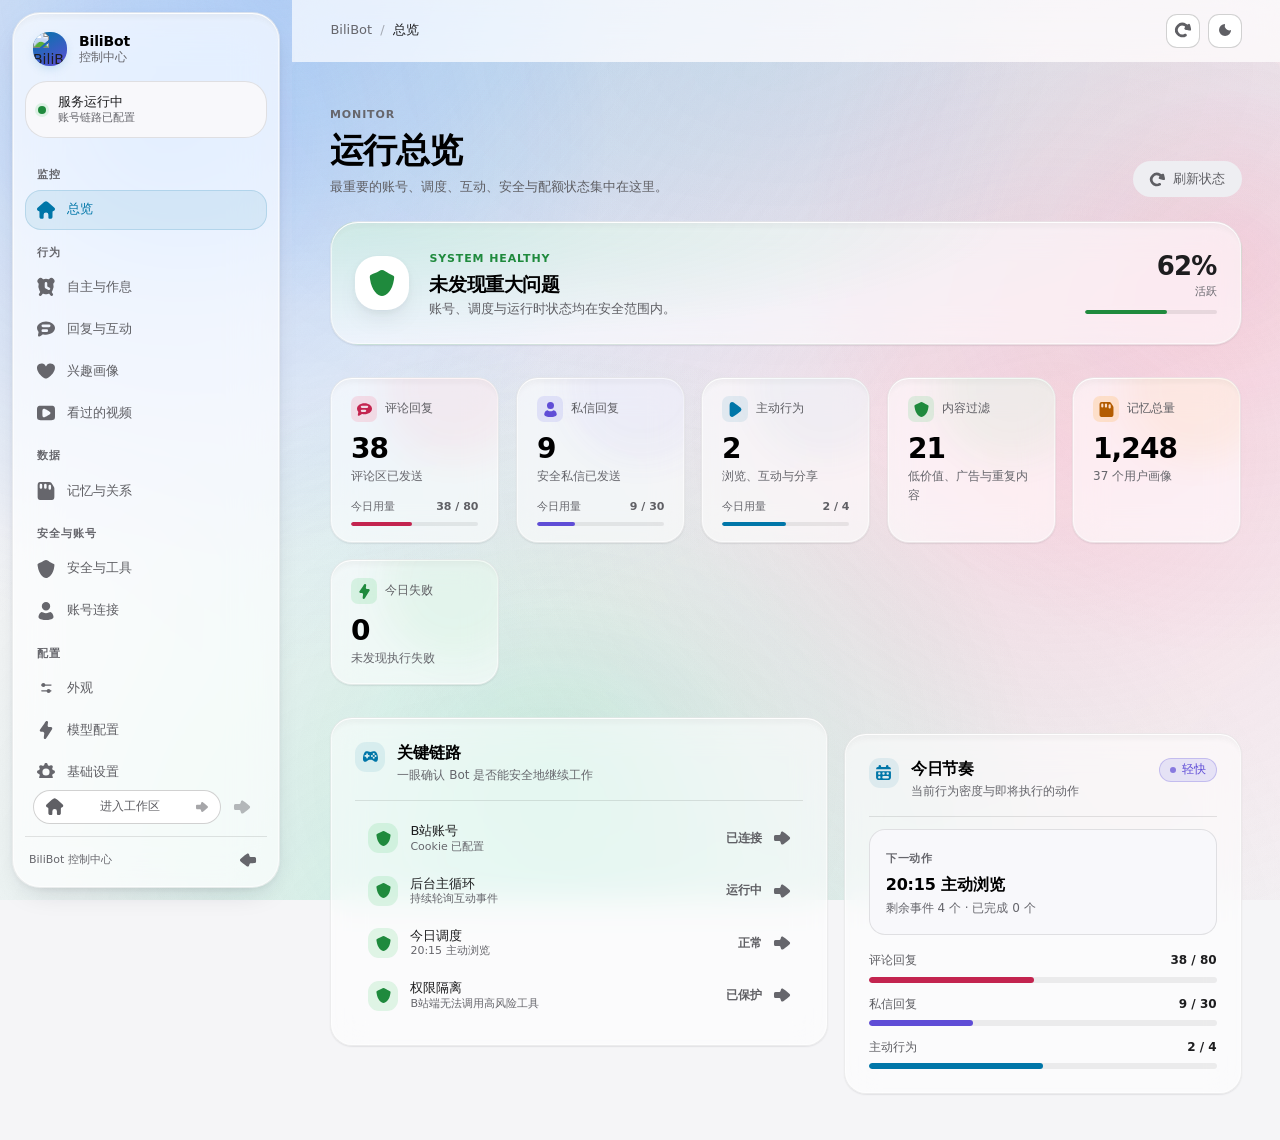
==== commit 4272d2fd: "fix(ui): 启动屏垂直居中，侧栏显示名改为我会自己刷B站 启动屏原先靠 padding-top: 18vh 近似垂直位置，视口一高整块就偏上；改为让内容区 flex 居中。  AstrBot 侧" ====
--- a/pages/bilibot/index.html
+++ b/pages/bilibot/index.html
@@ -5,7 +5,7 @@
   <meta name="viewport" content="width=device-width, initial-scale=1, viewport-fit=cover" />
   <meta name="color-scheme" content="light dark" />
   <meta name="theme-color" content="#f5f5f7" />
-  <title>BiliBot 控制中心</title>
+  <title>我会自己刷B站</title>
 
   <!-- 设计系统：令牌 → 基础 → 外壳 → 组件 → 页面 → 工作室 → 动效 -->
   <link rel="stylesheet" href="./design/tokens.css" />
--- a/pages/bilibot/design/tokens.css
+++ b/pages/bilibot/design/tokens.css
@@ -66,13 +66,36 @@
   --gap-section: var(--sp-7);
 
   /* ── 圆角 ──────────────────────────────────────────────────────────── */
-  --r-xs: 6px;
-  --r-sm: 9px;
-  --r-md: 13px;
-  --r-lg: 18px;
-  --r-xl: 24px;
-  --r-2xl: 30px;
+  /* 2026-11-07 统一加大一档：卡片更圆润，与连续圆角（superellipse）配合更接近 iOS */
+  --r-xs: 7px;
+  --r-sm: 11px;
+  --r-md: 16px;
+  --r-lg: 22px;
+  --r-xl: 28px;
+  --r-2xl: 36px;
   --r-pill: 999px;
+
+  /* 连续圆角（超椭圆）：只描述形状，由组件层在 @supports 里启用。
+     与 border-radius 并存——border-radius 给半径，corner-shape 给轮廓族。 */
+  --glass-corner: superellipse(2.4);
+
+  /* ── 环境光场：可由「外观」页调整的部分 ───────────────────────────────
+     配色 = 三个基色（rgb 三分量，便于和每主题的 alpha 组合），
+     强度 = 每主题各自的 alpha，速度 = 三个色斑 + 底纹的周期。
+     三者都由 app.js 写入 html 上的内联变量或 data-* 覆盖，不重载即可生效。 */
+  --flow-c1-rgb: 61, 139, 253;
+  --flow-c2-rgb: 251, 114, 153;
+  --flow-c3-rgb: 52, 211, 153;
+  --flow-a1: 0.26;
+  --flow-a2: 0.21;
+  --flow-a3: 0.19;
+  --flow-dur-a: 13s;
+  --flow-dur-b: 17s;
+  --flow-dur-c: 23s;
+  --flow-dur-drift: 20s;
+  --flow-blue: rgba(var(--flow-c1-rgb), var(--flow-a1));
+  --flow-pink: rgba(var(--flow-c2-rgb), var(--flow-a2));
+  --flow-green: rgba(var(--flow-c3-rgb), var(--flow-a3));
 
   /* ── 版式尺寸 ──────────────────────────────────────────────────────── */
   --sidebar-w: 268px;
@@ -126,27 +149,48 @@
   --bg-deep: #ececf0;
   --surface: #ffffff;
   --surface-raised: #ffffff;
-  --surface-muted: #fafafc;
-  --surface-sunken: #f1f1f4;
+  --surface-muted: #f8f8fb;
+  --surface-sunken: #eeeef2;
   --surface-glass: rgba(255, 255, 255, 0.72);
   --surface-glass-strong: rgba(255, 255, 255, 0.86);
 
+  /* ── 液态玻璃材质（浅色） ──────────────────────────────────────────
+     模糊与填充是**在真实内容背景上标定**的，不是照抄 iOS 的配方数字：
+     iOS 的 blur 5 是它自己管线的单位，直接当 CSS px 用会把彩色封面
+     糊成脏污（8px 时仍能看出色块边界）。16px + 0.58 白填充在
+     「封面图压在卡片下面」时既能透出颜色，正文又保持可读。
+     饱和度刻意调到 1.2——旧值 180% 会把模糊后的背景拉成塑料感。 */
+  --glass-fill: rgba(255, 255, 255, 0.58);
+  --glass-fill-strong: rgba(255, 255, 255, 0.68);
+  --glass-blur: 16px;
+  --glass-sat: 1.2;
+  --glass-luma: 1; /* 近似原生 maxLuma：>1 提亮、<1 压暗 */
+  --glass-border: rgba(0, 0, 0, 0.06); /* 浅底上白边看不见，用极淡暗边定形 */
+  --glass-hi-line: inset 0 1px 0 rgba(255, 255, 255, 0.9);
+  --glass-hi-band: inset 0 10px 18px -16px rgba(255, 255, 255, 0.55);
+  --glass-inner: inset 0 8px 5px -3px rgba(0, 0, 0, 0.04);
+  --glass-edge: inset 0 0 0 1px rgba(255, 255, 255, 0.55);
+
   --text: #1d1d1f;
   --text-strong: #000000;
-  --text-secondary: #6e6e73;
-  --text-tertiary: #8e8e93;
+  --text-secondary: #5f5f64;
+  /* 11-12px 的说明文字大量使用 tertiary：原先 #8e8e93 对白底只有 3.26:1，
+     不满足 AA 正文 4.5:1；提到 #66666c 后约 5.1:1，浅色下仍保持次要层级。 */
+  --text-tertiary: #66666c;
   --text-on-accent: #ffffff;
 
-  --line: rgba(0, 0, 0, 0.075);
-  --line-strong: rgba(0, 0, 0, 0.14);
-  --line-input: rgba(0, 0, 0, 0.16);
-
-  --accent: #0071e3;
-  --accent-hover: #0077ed;
-  --accent-press: #0058b8;
-  --accent-soft: rgba(0, 113, 227, 0.09);
-  --accent-soft-strong: rgba(0, 113, 227, 0.16);
-  --accent-ring: rgba(0, 113, 227, 0.28);
+  --line: rgba(0, 0, 0, 0.1);
+  --line-strong: rgba(0, 0, 0, 0.18);
+  --line-input: rgba(0, 0, 0, 0.24);
+
+  --accent: #0076a8;
+  --accent-hover: #0088bd;
+  --accent-press: #005d85;
+  --accent-soft: rgba(0, 118, 168, 0.09);
+  --accent-soft-strong: rgba(0, 118, 168, 0.16);
+  --accent-ring: rgba(0, 118, 168, 0.3);
+  /* B 站品牌粉：只用于品牌标识与少量装饰，不承担交互强调色（白字对比不足） */
+  --brand: #fb7299;
 
   --green: #1f8a3d;
   --green-soft: rgba(52, 199, 89, 0.14);
@@ -161,14 +205,17 @@
   --cyan: #00708f;
   --cyan-soft: rgba(50, 173, 230, 0.14);
 
-  --shadow-1: 0 1px 2px rgba(16, 24, 40, 0.045), 0 1px 1px rgba(16, 24, 40, 0.025);
-  --shadow-2: 0 10px 28px -14px rgba(16, 24, 40, 0.18), 0 2px 6px rgba(16, 24, 40, 0.04);
-  --shadow-3: 0 28px 64px -24px rgba(16, 24, 40, 0.28), 0 8px 20px -12px rgba(16, 24, 40, 0.14);
+  --shadow-1: 0 1px 2px rgba(16, 24, 40, 0.06), 0 1px 1px rgba(16, 24, 40, 0.03);
+  --shadow-2: 0 12px 30px -14px rgba(16, 24, 40, 0.22), 0 2px 6px rgba(16, 24, 40, 0.05);
+  --shadow-3: 0 28px 64px -24px rgba(16, 24, 40, 0.3), 0 8px 20px -12px rgba(16, 24, 40, 0.16);
   --shadow-inset: inset 0 1px 0 rgba(255, 255, 255, 0.9);
 
-  --ambient-a: rgba(0, 113, 227, 0.1);
-  --ambient-b: rgba(255, 45, 85, 0.07);
-  --ambient-c: rgba(94, 92, 230, 0.08);
+  /* 环境光场：蓝 / 粉 / 绿 三色流动 + 一层静态颗粒（抹掉 8bit 渐变的 banding）
+     浅色用 normal 混合、在近白底上衰减大，所以强度反而要贴近深色档，否则看不出来 */
+  --flow-a1: 0.26;
+  --flow-a2: 0.21;
+  --flow-a3: 0.19;
+  --ambient-grain: 0.03;
   --ambient-base: #f5f5f7;
 
   --scroll-thumb: rgba(0, 0, 0, 0.18);
@@ -192,22 +239,39 @@
   --surface-glass: rgba(26, 26, 29, 0.72);
   --surface-glass-strong: rgba(26, 26, 29, 0.88);
 
+  /* ── 液态玻璃材质（深色） ──────────────────────────────────────────
+     深色玻璃**不填白**，靠压亮度（luma .9）与上缘高光出层次。
+     上缘那条柔光带刻意压到 .26：.44 的宽光带在近黑背景上会读成
+     一道白雾，而不是玻璃的边缘受光。 */
+  --glass-fill: rgba(255, 255, 255, 0.055);
+  --glass-fill-strong: rgba(255, 255, 255, 0.065);
+  --glass-blur: 14px;
+  --glass-sat: 1.3;
+  --glass-luma: 0.9;
+  --glass-border: rgba(255, 255, 255, 0.13);
+  --glass-hi-line: inset 0 1px 0 rgba(255, 255, 255, 0.4);
+  --glass-hi-band: inset 0 10px 18px -18px rgba(255, 255, 255, 0.26);
+  --glass-inner: inset 0 8px 5px -3px rgba(0, 0, 0, 0.07);
+  --glass-edge: inset 0 0 0 1px rgba(255, 255, 255, 0.1);
+
   --text: #f5f5f7;
   --text-strong: #ffffff;
-  --text-secondary: #a1a1a6;
-  --text-tertiary: #7c7c82;
+  --text-secondary: #b3b3b9;
+  /* 原 #7c7c82 在 #1a1a1d 上只有 4.19:1；提到 #9a9aa1 后约 5.7:1。 */
+  --text-tertiary: #9a9aa1;
   --text-on-accent: #ffffff;
 
-  --line: rgba(255, 255, 255, 0.1);
-  --line-strong: rgba(255, 255, 255, 0.18);
-  --line-input: rgba(255, 255, 255, 0.2);
-
-  --accent: #0a84ff;
-  --accent-hover: #3b9dff;
-  --accent-press: #0060c9;
-  --accent-soft: rgba(10, 132, 255, 0.16);
-  --accent-soft-strong: rgba(10, 132, 255, 0.26);
-  --accent-ring: rgba(10, 132, 255, 0.4);
+  --line: rgba(255, 255, 255, 0.11);
+  --line-strong: rgba(255, 255, 255, 0.19);
+  --line-input: rgba(255, 255, 255, 0.26);
+
+  --accent: #2ca4d8;
+  --accent-hover: #45b6e8;
+  --accent-press: #1a8cbd;
+  --accent-soft: rgba(44, 164, 216, 0.16);
+  --accent-soft-strong: rgba(44, 164, 216, 0.26);
+  --accent-ring: rgba(44, 164, 216, 0.4);
+  --brand: #ff8fb3;
 
   --green: #30d158;
   --green-soft: rgba(48, 209, 88, 0.16);
@@ -227,9 +291,10 @@
   --shadow-3: 0 32px 72px -24px rgba(0, 0, 0, 0.9), 0 10px 24px -14px rgba(0, 0, 0, 0.6);
   --shadow-inset: inset 0 1px 0 rgba(255, 255, 255, 0.06);
 
-  --ambient-a: rgba(10, 132, 255, 0.16);
-  --ambient-b: rgba(255, 69, 58, 0.1);
-  --ambient-c: rgba(130, 126, 255, 0.14);
+  --flow-a1: 0.26;
+  --flow-a2: 0.2;
+  --flow-a3: 0.17;
+  --ambient-grain: 0.035;
   --ambient-base: #0b0b0d;
 
   --scroll-thumb: rgba(255, 255, 255, 0.2);
@@ -253,10 +318,24 @@
   --surface-glass: rgba(10, 14, 24, 0.72);
   --surface-glass-strong: rgba(10, 14, 24, 0.9);
 
+  /* ── 液态玻璃材质（工作室）：比深色主题更暗，亮度压得更轻，
+        避免冷色强调色在暗底上被 blur 吃成灰。 ─────────────────────── */
+  --glass-fill: rgba(255, 255, 255, 0.05);
+  --glass-fill-strong: rgba(255, 255, 255, 0.07);
+  --glass-blur: 16px;
+  --glass-sat: 1.2;
+  --glass-luma: 0.92;
+  --glass-border: rgba(255, 255, 255, 0.11);
+  --glass-hi-line: inset 0 1px 0 rgba(255, 255, 255, 0.34);
+  --glass-hi-band: inset 0 10px 18px -18px rgba(255, 255, 255, 0.22);
+  --glass-inner: inset 0 8px 5px -3px rgba(0, 0, 0, 0.08);
+  --glass-edge: inset 0 0 0 1px rgba(255, 255, 255, 0.08);
+
   --text: #eef1f8;
   --text-strong: #ffffff;
   --text-secondary: #9aa4bb;
-  --text-tertiary: #6f7c96;
+  /* 8-10px 的标签在这个主题里大量使用 tertiary；#6f7c96 只有 4.34:1，提到 #8b99b4。 */
+  --text-tertiary: #8b99b4;
 
   --line: rgba(255, 255, 255, 0.09);
   --line-strong: rgba(255, 255, 255, 0.17);
@@ -287,12 +366,66 @@
   --shadow-3: 0 40px 90px -30px rgba(0, 0, 0, 0.95);
   --shadow-inset: inset 0 1px 0 rgba(255, 255, 255, 0.05);
 
-  --ambient-a: rgba(111, 141, 255, 0.2);
-  --ambient-b: rgba(177, 140, 255, 0.14);
-  --ambient-c: rgba(110, 231, 249, 0.1);
+  --flow-a1: 0.2;
+  --flow-a2: 0.14;
+  --flow-a3: 0.12;
+  --ambient-grain: 0.042;
   --ambient-base: #070a12;
 
   --scroll-thumb: rgba(255, 255, 255, 0.16);
   --scroll-thumb-hover: rgba(255, 255, 255, 0.28);
   --backdrop: rgba(2, 4, 8, 0.66);
 }
+
+/* ============================================================================
+ * 外观页可调项：流动配色（palette）
+ * 只换三个基色，强度仍由各主题的 --flow-a1/2/3 决定，所以深浅两套都不会跑偏。
+ * ========================================================================== */
+
+html[data-flow-palette="cool"] {
+  --flow-c1-rgb: 79, 140, 255;
+  --flow-c2-rgb: 90, 200, 250;
+  --flow-c3-rgb: 52, 211, 153;
+}
+
+html[data-flow-palette="warm"] {
+  --flow-c1-rgb: 251, 114, 153;
+  --flow-c2-rgb: 255, 159, 67;
+  --flow-c3-rgb: 255, 107, 107;
+}
+
+html[data-flow-palette="mono"] {
+  --flow-c1-rgb: 84, 140, 245;
+  --flow-c2-rgb: 108, 158, 248;
+  --flow-c3-rgb: 84, 140, 245;
+}
+
+/* ============================================================================
+ * 低性能模式：去掉每帧重算的模糊与颗粒，动画全部停掉。
+ * 视觉上保留玻璃的层次（边框 / 高光 / 内阴影都还在），只砍掉持续合成开销。
+ * 放在文件最后，确保它与 html[data-mode="extension"] 同特异性时后者不反超。
+ * ========================================================================== */
+
+html[data-perf="low"] {
+  --glass-blur: 0px;
+  --glass-sat: 1;
+  --glass-luma: 1;
+  --ambient-grain: 0;
+  /* 没有模糊时，半透明会让下层内容糊成一片，直接换成不透明面板 */
+  --glass-fill: var(--surface-raised);
+  --glass-fill-strong: var(--surface-raised);
+}
+
+/* blur(0px) 仍然会建一个合成层，低性能模式要彻底摘掉 backdrop-filter */
+html[data-perf="low"] * {
+  backdrop-filter: none !important;
+  -webkit-backdrop-filter: none !important;
+}
+
+html[data-perf="low"] .ambient::before,
+html[data-perf="low"] .ambient::after,
+html[data-perf="low"] .ambient-orb,
+html[data-flow-motion="off"] .ambient::before,
+html[data-flow-motion="off"] .ambient-orb {
+  animation: none !important;
+}
--- a/pages/bilibot/design/base.css
+++ b/pages/bilibot/design/base.css
@@ -148,9 +148,17 @@
   background-color: var(--scroll-thumb-hover);
 }
 
-/* ── 环境背景 ─────────────────────────────────────────────────────────
- * 三层极低饱和的光晕，用 26s 的缓慢漂移建立「活着」的氛围。
- * 固定定位 + transform 动画，不触发重排；prefers-reduced-motion 下静止。
+/* ── 环境背景：三色流动柔光（蓝 / 粉 / 绿） ─────────────────────────────
+ * 结构：一个多色斑漂移层（::before）+ 三个各自独立运动的色斑（.ambient-orb-a/b/c）
+ * + 一层静态颗粒（::after，压 8bit 渐变台阶）。
+ *
+ * 为什么不是一个整体旋转：色斑只在原地打转时，画面中心（正是内容区）几乎不动，
+ * 而且要转 4 分钟一圈才不显得急。现在是三个色斑各有自己的周期与方向、互相穿插，
+ * 2~3 秒就能看出颜色在移动。
+ *
+ * 性能取舍按用户要求「效果优先」：不降帧、不加 steps，
+ * 只保留两条不损观感的优化——只动 transform（合成器线程）、不做 filter: blur
+ * （柔边由多级 radial-gradient 自带）。实测开销见进度文档 T105。
  */
 
 .ambient {
@@ -159,71 +167,174 @@
   z-index: -1;
   overflow: hidden;
   pointer-events: none;
+  /* 隔离合成：否则 mix-blend-mode 会和卡片/正文混合，浅色下出现灰斑 */
+  isolation: isolate;
   background:
     radial-gradient(120% 80% at 50% -10%, var(--accent-soft) 0%, transparent 60%),
     var(--ambient-base);
 }
 
+/* 漂移层：200vmax 的多色斑纹理，缓慢平移 + 轻微旋转 + 呼吸 */
+.ambient::before {
+  content: "";
+  position: absolute;
+  left: 50%;
+  top: 50%;
+  width: 200vmax;
+  height: 200vmax;
+  margin: -100vmax 0 0 -100vmax;
+  will-change: transform;
+  pointer-events: none;
+  background:
+    radial-gradient(34% 30% at 36% 32%, var(--flow-blue) 0%,
+      color-mix(in srgb, var(--flow-blue) 40%, transparent) 42%, transparent 88%),
+    radial-gradient(32% 28% at 66% 50%, var(--flow-pink) 0%,
+      color-mix(in srgb, var(--flow-pink) 40%, transparent) 42%, transparent 88%),
+    radial-gradient(36% 32% at 46% 74%, var(--flow-green) 0%,
+      color-mix(in srgb, var(--flow-green) 40%, transparent) 42%, transparent 88%);
+  animation: ambientDrift var(--flow-dur-drift) ease-in-out infinite;
+}
+
+@keyframes ambientDrift {
+  0% {
+    transform: translate3d(0, 0, 0) rotate(0deg) scale(1);
+  }
+  25% {
+    transform: translate3d(5vmax, 3vmax, 0) rotate(4deg) scale(1.06);
+  }
+  50% {
+    transform: translate3d(0, 8vmax, 0) rotate(0deg) scale(1);
+  }
+  75% {
+    transform: translate3d(-5vmax, 2vmax, 0) rotate(-4deg) scale(0.96);
+  }
+  100% {
+    transform: translate3d(0, 0, 0) rotate(0deg) scale(1);
+  }
+}
+
+/* 三个独立色斑：周期由 --flow-dur-a/b/c 给（默认 13s / 17s / 23s，互质），
+   方向各不相同 → 互相穿插；外观页可整体换档。 */
 .ambient-orb {
+  display: block;
   position: absolute;
-  display: block;
   border-radius: 50%;
-  filter: blur(72px);
+  pointer-events: none;
+  will-change: transform;
   opacity: 0.9;
-  will-change: transform;
 }
 
 .ambient-orb-a {
-  top: -14vh;
-  left: -6vw;
-  width: 52vw;
-  height: 52vw;
-  background: var(--ambient-a);
-  animation: ambientDriftA var(--dur-ambient) var(--ease-in-out) infinite alternate;
+  top: -34vh;
+  left: -26vw;
+  width: 76vw;
+  height: 100vh;
+  background: radial-gradient(
+    closest-side,
+    var(--flow-blue) 0%,
+    color-mix(in srgb, var(--flow-blue) 38%, transparent) 40%,
+    transparent 96%
+  );
+  animation: ambientOrbA var(--flow-dur-a) ease-in-out infinite;
 }
 
 .ambient-orb-b {
-  top: 24vh;
-  right: -10vw;
-  width: 44vw;
-  height: 44vw;
-  background: var(--ambient-b);
-  animation: ambientDriftB calc(var(--dur-ambient) * 1.25) var(--ease-in-out) infinite alternate;
+  top: -18vh;
+  right: -32vw;
+  width: 72vw;
+  height: 94vh;
+  background: radial-gradient(
+    closest-side,
+    var(--flow-pink) 0%,
+    color-mix(in srgb, var(--flow-pink) 38%, transparent) 40%,
+    transparent 96%
+  );
+  animation: ambientOrbB var(--flow-dur-b) ease-in-out infinite;
 }
 
 .ambient-orb-c {
-  bottom: -18vh;
-  left: 26vw;
-  width: 40vw;
-  height: 40vw;
-  background: var(--ambient-c);
-  animation: ambientDriftC calc(var(--dur-ambient) * 1.6) var(--ease-in-out) infinite alternate;
-}
-
-@keyframes ambientDriftA {
-  from {
+  bottom: -38vh;
+  left: 2vw;
+  width: 82vw;
+  height: 104vh;
+  background: radial-gradient(
+    closest-side,
+    var(--flow-green) 0%,
+    color-mix(in srgb, var(--flow-green) 38%, transparent) 40%,
+    transparent 96%
+  );
+  animation: ambientOrbC var(--flow-dur-c) ease-in-out infinite;
+}
+
+@keyframes ambientOrbA {
+  0% {
     transform: translate3d(0, 0, 0) scale(1);
   }
-  to {
-    transform: translate3d(6vw, 4vh, 0) scale(1.12);
-  }
-}
-
-@keyframes ambientDriftB {
-  from {
-    transform: translate3d(0, 0, 0) scale(1.05);
-  }
-  to {
-    transform: translate3d(-7vw, 6vh, 0) scale(0.94);
-  }
-}
-
-@keyframes ambientDriftC {
-  from {
+  33% {
+    transform: translate3d(16vmax, 11vmax, 0) scale(1.16);
+  }
+  66% {
+    transform: translate3d(5vmax, 22vmax, 0) scale(0.94);
+  }
+  100% {
+    transform: translate3d(0, 0, 0) scale(1);
+  }
+}
+
+@keyframes ambientOrbB {
+  0% {
+    transform: translate3d(0, 0, 0) scale(1.08);
+  }
+  33% {
+    transform: translate3d(-18vmax, 13vmax, 0) scale(0.92);
+  }
+  66% {
+    transform: translate3d(-30vmax, -7vmax, 0) scale(1.18);
+  }
+  100% {
+    transform: translate3d(0, 0, 0) scale(1.08);
+  }
+}
+
+@keyframes ambientOrbC {
+  0% {
     transform: translate3d(0, 0, 0) scale(0.96);
   }
-  to {
-    transform: translate3d(4vw, -5vh, 0) scale(1.1);
+  40% {
+    transform: translate3d(-14vmax, -18vmax, 0) scale(1.14);
+  }
+  70% {
+    transform: translate3d(12vmax, -9vmax, 0) scale(1.02);
+  }
+  100% {
+    transform: translate3d(0, 0, 0) scale(0.96);
+  }
+}
+
+/* 深色/工作室：加色叠加才有发光感；浅色用 normal（白底上 screen 等于无效） */
+html[data-theme="dark"] .ambient::before,
+html[data-theme="dark"] .ambient-orb,
+html[data-mode="extension"] .ambient::before,
+html[data-mode="extension"] .ambient-orb {
+  mix-blend-mode: screen;
+}
+
+/* 静态颗粒：覆盖整个环境层，抹掉 8bit 渐变台阶。
+   60~200px 的 banding 波长正好落在 blur(16px) 玻璃的保留区，会被放大成「水渍」。 */
+.ambient::after {
+  content: "";
+  position: absolute;
+  inset: 0;
+  pointer-events: none;
+  opacity: var(--ambient-grain);
+  background-image: url("data:image/svg+xml,%3Csvg xmlns='http://www.w3.org/2000/svg' width='160' height='160'%3E%3Cfilter id='n'%3E%3CfeTurbulence type='fractalNoise' baseFrequency='.85' numOctaves='2' stitchTiles='stitch'/%3E%3CfeColorMatrix type='saturate' values='0'/%3E%3C/filter%3E%3Crect width='160' height='160' filter='url(%23n)'/%3E%3C/svg%3E");
+  background-size: 160px 160px;
+}
+
+@media (prefers-reduced-motion: reduce) {
+  .ambient::before,
+  .ambient-orb {
+    animation: none;
   }
 }
 
@@ -307,6 +418,9 @@
     animation-duration: 0.001ms !important;
     animation-iteration-count: 1 !important;
     transition-duration: 0.001ms !important;
+    /* 只压时长不压延迟时，带 backwards/both 填充的入场元素仍会先隐藏一段延迟 */
+    animation-delay: 0s !important;
+    transition-delay: 0s !important;
     scroll-behavior: auto !important;
   }
 
--- a/pages/bilibot/design/shell.css
+++ b/pages/bilibot/design/shell.css
@@ -35,14 +35,20 @@
   width: var(--sidebar-w);
   padding: var(--sp-4) var(--sp-3) var(--sp-3);
   overflow: hidden;
-  border: 1px solid var(--line);
+  border: 1px solid var(--glass-border);
   border-radius: var(--r-xl);
-  background: var(--surface-glass);
-  box-shadow: var(--shadow-1);
-  backdrop-filter: saturate(180%) blur(24px);
-  -webkit-backdrop-filter: saturate(180%) blur(24px);
+  background: var(--glass-fill-strong);
+  box-shadow: var(--glass-hi-line), var(--glass-hi-band), var(--glass-inner), var(--glass-edge),
+    var(--shadow-2);
+  -webkit-backdrop-filter: blur(calc(var(--glass-blur) * 1.4)) saturate(var(--glass-sat))
+    brightness(var(--glass-luma));
+  backdrop-filter: blur(calc(var(--glass-blur) * 1.4)) saturate(var(--glass-sat))
+    brightness(var(--glass-luma));
+  corner-shape: var(--glass-corner);
   transition: width var(--dur-slow) var(--ease-apple),
-    transform var(--dur-slow) var(--ease-apple), background-color var(--dur-base) var(--ease-out);
+    transform var(--dur-slow) var(--ease-apple),
+    background-color var(--dur-base) var(--ease-out),
+    opacity var(--dur-slow) var(--ease-out);
 }
 
 .sidebar-brand {
@@ -92,12 +98,16 @@
   white-space: nowrap;
 }
 
-/* 工作模式入口（由扩展 Manifest 驱动） */
+/* 工作模式入口（由扩展 Manifest 驱动）：放在侧栏底部，带文字说明 */
+.sidebar-workspace {
+  padding: 0 var(--sp-2);
+}
+
 .mode-entry-cluster {
   display: flex;
   align-items: center;
   gap: var(--sp-1);
-  margin-left: auto;
+  width: 100%;
 }
 
 .mode-entry-button {
@@ -105,8 +115,10 @@
   display: inline-flex;
   align-items: center;
   gap: var(--sp-2);
-  height: 30px;
-  padding: 0 var(--sp-2);
+  flex: 1 1 auto;
+  min-width: 0;
+  height: 34px;
+  padding: 0 var(--sp-3);
   border: 1px solid var(--line-strong);
   border-radius: var(--r-pill);
   background: var(--surface);
@@ -118,6 +130,7 @@
 .mode-entry-button span {
   display: grid;
   place-items: center;
+  flex: none;
   font-size: var(--icon-sm);
 }
 
@@ -130,9 +143,21 @@
 }
 
 .mode-entry-button b {
-  font-size: var(--fs-micro);
-  font-weight: var(--fw-semibold);
-  color: var(--text-tertiary);
+  flex: 1 1 auto;
+  min-width: 0;
+  overflow: hidden;
+  font-size: var(--fs-xs);
+  font-weight: var(--fw-medium);
+  color: inherit;
+  text-overflow: ellipsis;
+  white-space: nowrap;
+}
+
+.mode-entry-button > .gicon:last-child {
+  flex: none;
+  width: 12px;
+  height: 12px;
+  opacity: 0.55;
 }
 
 .mode-entry-button:hover {
@@ -148,13 +173,20 @@
 .mode-entry-popout {
   display: grid;
   place-items: center;
-  width: 30px;
-  height: 30px;
+  width: 34px;
+  height: 34px;
   border: 1px solid transparent;
   border-radius: var(--r-pill);
   color: var(--text-tertiary);
+  /* 「在新标签页打开」是次要操作：默认压到 45%，避免和主入口抢注意力。 */
+  opacity: 0.45;
   transition: color var(--dur-fast) var(--ease-out), background-color var(--dur-fast) var(--ease-out),
-    transform var(--dur-press) var(--ease-out);
+    opacity var(--dur-fast) var(--ease-out), transform var(--dur-press) var(--ease-out);
+}
+
+.mode-entry-cluster:hover .mode-entry-popout,
+.mode-entry-popout:focus-visible {
+  opacity: 1;
 }
 
 .mode-entry-popout:hover {
@@ -440,7 +472,9 @@
     margin: 0 auto;
   }
 
-  .sidebar.is-rail + .main-stage {
+  /* 侧栏与 main-stage 之间隔着 sidebar-scrim（#sidebar 的直接兄弟是遮罩），
+     所以这里必须用通用兄弟选择器；相邻兄弟选择器永远匹配不到 .main-stage。 */
+  .sidebar.is-rail ~ .main-stage {
     margin-left: calc(var(--sidebar-rail-w) + 24px);
   }
 
@@ -487,11 +521,15 @@
   height: var(--topbar-h);
   padding: 0 var(--content-pad-x);
   border-bottom: 1px solid transparent;
-  background: var(--surface-glass);
-  backdrop-filter: saturate(180%) blur(20px);
-  -webkit-backdrop-filter: saturate(180%) blur(20px);
+  background: var(--glass-fill-strong);
+  -webkit-backdrop-filter: blur(calc(var(--glass-blur) * 1.4)) saturate(var(--glass-sat))
+    brightness(var(--glass-luma));
+  backdrop-filter: blur(calc(var(--glass-blur) * 1.4)) saturate(var(--glass-sat))
+    brightness(var(--glass-luma));
   transition: border-color var(--dur-base) var(--ease-out),
-    background-color var(--dur-base) var(--ease-out);
+    background-color var(--dur-base) var(--ease-out),
+    height var(--dur-slow) var(--ease-apple),
+    opacity var(--dur-slow) var(--ease-out);
 }
 
 .topbar.is-scrolled {
@@ -647,12 +685,23 @@
 
 /* ── 启动屏 ────────────────────────────────────────────────────────── */
 
+/* 启动屏在内容区垂直居中。早先用 padding-top: 18vh 近似，视口一高整块就偏上，
+   logo 与文案看着都不在中间；改为让内容区自己居中，启动屏只保留水平内边距。 */
+.app-shell.is-booting .content {
+  display: flex;
+  flex-direction: column;
+  align-items: center;
+  justify-content: center;
+  padding-top: 0;
+  padding-bottom: 0;
+}
+
 .boot-screen {
   display: flex;
   flex-direction: column;
   align-items: center;
   gap: var(--sp-4);
-  padding: 18vh var(--sp-4) var(--sp-8);
+  padding: 0 var(--sp-4);
   text-align: center;
   animation: bootAppear var(--dur-page) var(--ease-out) both;
 }
@@ -769,12 +818,16 @@
   align-items: center;
   gap: var(--sp-3);
   padding: var(--sp-3) var(--sp-3) var(--sp-3) var(--sp-5);
-  border: 1px solid var(--line);
+  border: 1px solid var(--glass-border);
   border-radius: var(--r-lg);
-  background: var(--surface-glass-strong);
-  box-shadow: var(--shadow-3);
-  backdrop-filter: saturate(180%) blur(24px);
-  -webkit-backdrop-filter: saturate(180%) blur(24px);
+  background: var(--glass-fill-strong);
+  box-shadow: var(--glass-hi-line), var(--glass-hi-band), var(--glass-inner),
+    var(--shadow-3);
+  -webkit-backdrop-filter: blur(calc(var(--glass-blur) * 1.4)) saturate(var(--glass-sat))
+    brightness(var(--glass-luma));
+  backdrop-filter: blur(calc(var(--glass-blur) * 1.4)) saturate(var(--glass-sat))
+    brightness(var(--glass-luma));
+  corner-shape: var(--glass-corner);
 }
 
 .save-dock-copy {
@@ -831,12 +884,15 @@
   align-items: flex-start;
   gap: var(--sp-3);
   padding: var(--sp-3) var(--sp-4);
-  border: 1px solid var(--line);
+  border: 1px solid var(--glass-border);
   border-radius: var(--r-md);
-  background: var(--surface-glass-strong);
-  box-shadow: var(--shadow-2);
-  backdrop-filter: saturate(180%) blur(20px);
-  -webkit-backdrop-filter: saturate(180%) blur(20px);
+  background: var(--glass-fill-strong);
+  box-shadow: var(--glass-hi-line), var(--glass-inner), var(--shadow-2);
+  -webkit-backdrop-filter: blur(calc(var(--glass-blur) * 1.6)) saturate(var(--glass-sat))
+    brightness(var(--glass-luma));
+  backdrop-filter: blur(calc(var(--glass-blur) * 1.6)) saturate(var(--glass-sat))
+    brightness(var(--glass-luma));
+  corner-shape: var(--glass-corner);
   pointer-events: auto;
   animation: toastIn var(--dur-slow) var(--ease-apple) both;
 }
@@ -925,14 +981,16 @@
   .sidebar-scrim {
     position: fixed;
     inset: 0;
-    z-index: var(--z-scrim);
+    /* 必须低于侧栏（--z-sidebar: 40），否则遮罩会盖住抽屉本身：
+       导航项看得见、点不到，elementFromPoint 命中 sidebar-scrim。 */
+    z-index: calc(var(--z-sidebar) - 1);
     display: block;
     border: 0;
     background: var(--backdrop);
     opacity: 0;
     pointer-events: none;
-    backdrop-filter: blur(2px);
-    -webkit-backdrop-filter: blur(2px);
+    backdrop-filter: blur(3px);
+    -webkit-backdrop-filter: blur(3px);
     transition: opacity var(--dur-base) var(--ease-out);
   }
 
--- a/pages/bilibot/design/components.css
+++ b/pages/bilibot/design/components.css
@@ -347,7 +347,9 @@
   height: 148px;
   border-radius: 50%;
   background: var(--tone-soft, var(--accent-soft));
-  opacity: 0.7;
+  /* 六张指标卡并排时，大块彩色光斑会把浅色页面染成六种淡色、稀释主次；
+     压到 .42 后只在卡角留一点语义色提示，hover 时才回到明显。 */
+  opacity: 0.42;
   filter: blur(18px);
   pointer-events: none;
   transition: opacity var(--dur-slow) var(--ease-out), transform var(--dur-slow) var(--ease-out);
@@ -410,6 +412,15 @@
   margin-top: 2px;
   font-size: var(--fs-xs);
   color: var(--text-tertiary);
+}
+
+/* 值本身就是一句状态（「平台隔离」「安全共享」），不按 28px 数字渲染 */
+.metric-card > strong.is-text {
+  margin-top: var(--sp-4);
+  font-size: var(--fs-heading);
+  line-height: 1.2;
+  letter-spacing: -0.01em;
+  font-weight: var(--fw-semibold);
 }
 
 .metric-meter {
@@ -1025,7 +1036,13 @@
 input[type="range"]::-webkit-slider-runnable-track {
   height: 6px;
   border-radius: var(--r-pill);
-  background: color-mix(in srgb, var(--text) 10%, transparent);
+  /* 进度填充走自定义属性：页面在 input 上设 --range-fill / --range-fill-to 即可，
+     不必再和这条规则抢权重。历史上活跃度滑条、行为滑条都栽在「类选择器打不过属性选择器」上。 */
+  background: linear-gradient(
+    90deg,
+    var(--range-fill, var(--accent)) var(--range-fill-to, 0%),
+    color-mix(in srgb, var(--text) 10%, transparent) var(--range-fill-to, 0%)
+  );
 }
 
 input[type="range"]::-webkit-slider-thumb {
@@ -1291,7 +1308,16 @@
 .two-column > .card,
 .two-column > .section-card {
   margin-top: 0;
-  height: 100%;
+  /* 原先这里写 height:100%，把短卡强行拉成和长卡同高：
+     左列只有三个开关、右列有七个字段时，左卡下面会空出一大块。
+     自然高度更诚实，也让两张卡的边界落回内容结束的位置。 */
+  height: auto;
+}
+
+/* 只剩一个区块时（配置键在当前版本被下线、条件渲染为空），让剩下的占满整行，
+   而不是缩在左半栏、右边留一块空背景。app.js 的 normalizeTwoColumns 负责打类。 */
+.two-column.is-single {
+  grid-template-columns: minmax(0, 1fr);
 }
 
 /* ── 浮层：遮罩、弹窗、抽屉 ────────────────────────────────────────── */
@@ -1306,8 +1332,11 @@
   padding: var(--sp-5);
   background: var(--backdrop);
   opacity: 0;
-  backdrop-filter: blur(8px) saturate(140%);
-  -webkit-backdrop-filter: blur(8px) saturate(140%);
+  /* 遮罩要「糊住」后面才有层次：玻璃本体降到 6-8px，遮罩单独放大到 1.6 倍 */
+  backdrop-filter: blur(calc(var(--glass-blur) * 1.2)) saturate(var(--glass-sat))
+    brightness(var(--glass-luma));
+  -webkit-backdrop-filter: blur(calc(var(--glass-blur) * 1.2)) saturate(var(--glass-sat))
+    brightness(var(--glass-luma));
   transition: opacity var(--dur-base) var(--ease-out);
 }
 
@@ -2072,3 +2101,330 @@
   box-shadow: 0 0 0 3px var(--accent-soft);
   animation: statusPulse 2.4s var(--ease-in-out) infinite;
 }
+
+
+/* ── 兴趣画像 ─────────────────────────────────────────────────────────── */
+.taste-chips {
+  display: flex;
+  flex-wrap: wrap;
+  gap: var(--sp-2);
+  margin: 0 0 var(--sp-3);
+}
+
+.taste-chip {
+  display: inline-flex;
+  align-items: center;
+  gap: 6px;
+  padding: 4px 10px;
+  border-radius: 999px;
+  background: var(--accent-soft);
+  font-size: var(--fs-xs);
+  line-height: 1.6;
+}
+
+.taste-chip button {
+  all: unset;
+  display: inline-flex;
+  align-items: center;
+  cursor: pointer;
+  opacity: 0.55;
+}
+
+.taste-chip button:hover {
+  opacity: 1;
+}
+
+.taste-chip button svg {
+  width: 12px;
+  height: 12px;
+}
+
+.taste-add {
+  display: flex;
+  gap: var(--sp-2);
+  align-items: center;
+}
+
+.taste-add .input {
+  flex: 1 1 auto;
+}
+
+.taste-chip-groups {
+  display: grid;
+  gap: var(--sp-2);
+  margin: var(--sp-2) 0 var(--sp-3);
+}
+
+.taste-preview {
+  margin: 0;
+  padding: var(--sp-3);
+  border-radius: var(--r-md, 10px);
+  background: var(--accent-soft);
+  white-space: pre-wrap;
+  word-break: break-word;
+  font-family: var(--font-mono);
+  font-size: var(--fs-xs);
+  line-height: 1.7;
+}
+
+.save-dock-inline {
+  display: flex;
+  justify-content: flex-end;
+  padding: var(--sp-3) 0;
+}
+
+
+/* 候选条目的勾选态 */
+.taste-candidate {
+  display: grid;
+  gap: var(--sp-2);
+}
+
+.taste-option-group {
+  margin-bottom: var(--sp-3);
+}
+
+.taste-option-head {
+  display: flex;
+  align-items: baseline;
+  flex-wrap: wrap;
+  gap: var(--sp-2);
+  margin-bottom: var(--sp-2);
+}
+
+.taste-option-head span {
+  font-size: var(--fs-xs);
+  color: var(--text-secondary);
+}
+
+.taste-options {
+  display: flex;
+  flex-wrap: wrap;
+  gap: 6px;
+}
+
+.taste-option {
+  padding: 4px 10px;
+  border: 1px solid var(--line);
+  border-radius: 999px;
+  background: transparent;
+  color: inherit;
+  font-size: var(--fs-xs);
+  font-family: inherit;
+  cursor: pointer;
+  opacity: 0.72;
+  transition: opacity 0.15s var(--ease-in-out), background 0.15s var(--ease-in-out);
+}
+
+.taste-option:hover {
+  opacity: 1;
+}
+
+.taste-option.is-on {
+  background: var(--accent-soft);
+  border-color: var(--accent);
+  color: var(--accent);
+  opacity: 1;
+}
+
+
+/* 兴趣画像：影响挑片开关行 */
+.taste-enable-row {
+  display: flex;
+  align-items: center;
+  gap: var(--sp-3);
+  margin-top: var(--sp-2);
+}
+
+.taste-enable-copy {
+  display: grid;
+  gap: 2px;
+}
+
+.taste-enable-copy span {
+  font-size: var(--fs-xs);
+  color: var(--text-secondary);
+}
+
+
+/* ── 首屏引导弹窗 ─────────────────────────────────────────────────────── */
+.button.plain {
+  background: transparent;
+  border-color: transparent;
+  color: var(--text-secondary);
+  padding-inline: var(--sp-2);
+}
+
+.button.plain:hover {
+  color: inherit;
+}
+
+.onboarding-modal {
+  width: min(540px, 100%);
+}
+
+.onboarding-intro {
+  margin: 0 0 var(--sp-3);
+  color: var(--text-secondary);
+  font-size: var(--fs-xs);
+  line-height: 1.7;
+}
+
+.onboarding-steps {
+  display: grid;
+  gap: var(--sp-2);
+  margin: 0 0 var(--sp-4);
+  padding: 0;
+  list-style: none;
+}
+
+.onboarding-step {
+  display: flex;
+  align-items: flex-start;
+  gap: var(--sp-3);
+  padding: var(--sp-3);
+  border: 1px solid var(--line);
+  border-radius: var(--r-md, 10px);
+}
+
+.onboarding-step strong {
+  display: block;
+  font-size: var(--fs-body);
+  line-height: 1.5;
+}
+
+.onboarding-step small {
+  display: block;
+  margin-top: 2px;
+  color: var(--text-secondary);
+  font-size: var(--fs-xs);
+}
+
+.onboarding-index {
+  flex: 0 0 auto;
+  display: inline-flex;
+  align-items: center;
+  justify-content: center;
+  width: 22px;
+  height: 22px;
+  border-radius: 50%;
+  background: var(--accent-soft);
+  color: var(--accent);
+  font-size: var(--fs-xs);
+}
+
+.onboarding-step.is-done {
+  border-color: var(--green);
+}
+
+.onboarding-step.is-done .onboarding-index {
+  background: var(--green-soft);
+  color: var(--green);
+}
+
+.onboarding-footer {
+  display: flex;
+  justify-content: space-between;
+  margin-top: var(--sp-3);
+}
+
+/* ============================================================================
+ * 外观设置页（圆角 / 流动速度 / 配色 / 低性能模式）
+ * 只用令牌与既有 .card 版式，不引入新的尺寸体系。
+ * ========================================================================== */
+
+.appearance-panel {
+  display: grid;
+  gap: var(--gap-grid);
+}
+
+.appearance-preview {
+  display: flex;
+  gap: 10px;
+  align-items: flex-end;
+  flex-wrap: wrap;
+  padding-top: 4px;
+}
+
+.appearance-chip {
+  display: flex;
+  align-items: center;
+  justify-content: center;
+  width: 66px;
+  height: 44px;
+  border: 1px solid var(--line);
+  border-radius: var(--r-md);
+  background: var(--surface-raised);
+  color: var(--text-tertiary);
+  font-size: 11px;
+  font-variant-numeric: tabular-nums;
+}
+
+.appearance-row {
+  display: flex;
+  align-items: center;
+  justify-content: space-between;
+  gap: 18px;
+  flex-wrap: wrap;
+}
+
+.appearance-row + .appearance-row {
+  margin-top: 16px;
+  padding-top: 16px;
+  border-top: 1px solid var(--line);
+}
+
+.appearance-text strong {
+  display: block;
+  font-size: 13px;
+  font-weight: 600;
+}
+
+.appearance-text small {
+  display: block;
+  margin-top: 4px;
+  max-width: 46ch;
+  font-size: 11.5px;
+  line-height: 1.55;
+  color: var(--text-tertiary);
+}
+
+.appearance-options {
+  display: flex;
+  gap: 6px;
+  flex-wrap: wrap;
+}
+
+.appearance-option {
+  border: 1px solid var(--line);
+  background: var(--surface-muted);
+  color: var(--text-secondary);
+  border-radius: var(--r-pill);
+  padding: 6px 14px;
+  font-size: 12px;
+  font-weight: 500;
+  line-height: 1.2;
+  cursor: pointer;
+  transition: background var(--dur-fast) var(--ease-out), color var(--dur-fast) var(--ease-out),
+    border-color var(--dur-fast) var(--ease-out);
+}
+
+.appearance-option:hover {
+  color: var(--text);
+  border-color: var(--accent-ring);
+}
+
+.appearance-option.is-active {
+  background: var(--accent);
+  border-color: transparent;
+  color: var(--text-on-accent);
+}
+
+.appearance-swatch {
+  display: inline-block;
+  width: 9px;
+  height: 9px;
+  margin-right: 6px;
+  border-radius: 50%;
+  vertical-align: -1px;
+}
--- a/pages/bilibot/design/pages.css
+++ b/pages/bilibot/design/pages.css
@@ -96,6 +96,67 @@
   font-variant-numeric: tabular-nums;
 }
 
+/* 体检条里的处理入口：只在有明确去处时出现 */
+.health-action {
+  margin-top: var(--sp-4);
+}
+
+/* 其余警告：一行一条，带自己的处理按钮 */
+.warning-stack {
+  display: grid;
+  gap: var(--sp-2);
+  margin: calc(var(--gap-grid) - var(--gap-section)) 0 var(--gap-section);
+}
+
+.warning-row {
+  display: flex;
+  align-items: center;
+  gap: var(--sp-3);
+  padding: var(--sp-3) var(--sp-4);
+  border: 1px solid var(--line);
+  border-radius: var(--r-md);
+  background: var(--surface);
+  box-shadow: var(--shadow-1);
+}
+
+.warning-row > .gicon {
+  flex: none;
+  color: var(--orange);
+}
+
+.warning-row.is-danger > .gicon {
+  color: var(--red);
+}
+
+.warning-row > div {
+  display: grid;
+  flex: 1 1 auto;
+  gap: 2px;
+  min-width: 0;
+}
+
+.warning-row strong {
+  font-size: var(--fs-sm);
+  font-weight: var(--fw-semibold);
+  color: var(--text);
+}
+
+.warning-row span {
+  font-size: var(--fs-xs);
+  color: var(--text-secondary);
+}
+
+@media (max-width: 680px) {
+  .warning-row {
+    align-items: flex-start;
+    flex-wrap: wrap;
+  }
+
+  .warning-row .button {
+    width: 100%;
+  }
+}
+
 .health-side > span {
   font-size: var(--fs-micro);
   color: var(--text-tertiary);
@@ -586,20 +647,21 @@
   outline: none;
 }
 
-.now-pointer-halo {
+/* 当前时间指针：整组只做 rotate(nowAngle 180 180)，所以图形必须关于 x=180 对称、
+   尖端朝内，旋转后才是「沿半径指向圆心」的。旧实现尖端朝外、又偏离环带，
+   看着像掉在图上的碎片；改成朝内三角后方向语义才立得住。 */
+.now-pointer-arrow {
   fill: var(--accent);
-  opacity: 0.14;
-}
-
-.now-pointer-cone {
+  stroke: #fff;
+  stroke-width: 1;
+  stroke-linejoin: round;
+  opacity: 0.92;
+}
+
+.now-pointer-cap {
   fill: var(--accent);
-}
-
-.now-pointer-highlight {
   stroke: #fff;
-  stroke-width: 1.4;
-  stroke-linecap: round;
-  opacity: 0.9;
+  stroke-width: 1;
 }
 
 .now-pointer {
@@ -629,10 +691,10 @@
   width: 41%;
   aspect-ratio: 1;
   padding: var(--sp-3);
-  border: 1px solid var(--line);
+  border: 1px solid var(--glass-border);
   border-radius: 50%;
-  background: var(--surface-glass-strong);
-  box-shadow: var(--shadow-2);
+  background: var(--glass-fill-strong);
+  box-shadow: var(--glass-hi-line), var(--glass-edge), var(--shadow-2);
   text-align: center;
   transform: translate(-50%, -50%);
   transition: transform var(--dur-base) var(--ease-spring), box-shadow var(--dur-base) var(--ease-out);
--- a/pages/bilibot/design/studio.css
+++ b/pages/bilibot/design/studio.css
@@ -6,7 +6,10 @@
  * ========================================================================== */
 
 html[data-mode="extension"] body {
-  background: var(--bg);
+  /* 必须透明：底色由 html 的 --ambient-base 提供，
+     否则这层不透明背景会把 z-index:-1 的 .ambient 整个盖住（旧版光斑就因此从没显示过）。
+     extension 的 --bg 与 --ambient-base 同为 #070a12，透明不会改变观感。 */
+  background: transparent;
 }
 
 /* ── 工作室侧边栏 ──────────────────────────────────────────────────── */
@@ -14,8 +17,8 @@
 .sidebar.creator-sidebar {
   gap: var(--sp-4);
   padding: var(--sp-4) var(--sp-3) var(--sp-3);
-  border-color: var(--line);
-  background: var(--surface-glass);
+  border-color: var(--glass-border);
+  background: var(--glass-fill-strong);
 }
 
 .creator-brand-lockup {
@@ -704,8 +707,8 @@
   padding: var(--sp-5);
   border: 1px solid var(--accent-ring);
   border-radius: 50%;
-  background: var(--surface-glass-strong);
-  box-shadow: 0 0 60px -18px var(--accent-ring);
+  background: var(--glass-fill-strong);
+  box-shadow: var(--glass-hi-line), var(--glass-edge), 0 0 60px -18px var(--accent-ring);
 }
 
 .creator-core span {
@@ -736,11 +739,15 @@
   flex-direction: column;
   gap: 1px;
   padding: var(--sp-2) var(--sp-3);
-  border: 1px solid var(--line);
+  border: 1px solid var(--glass-border);
   border-radius: var(--r-md);
-  background: var(--surface-glass-strong);
-  box-shadow: var(--shadow-2);
-  backdrop-filter: blur(12px);
+  background: var(--glass-fill-strong);
+  box-shadow: var(--glass-hi-line), var(--glass-inner), var(--shadow-2);
+  -webkit-backdrop-filter: blur(calc(var(--glass-blur) * 1.5)) saturate(var(--glass-sat))
+    brightness(var(--glass-luma));
+  backdrop-filter: blur(calc(var(--glass-blur) * 1.5)) saturate(var(--glass-sat))
+    brightness(var(--glass-luma));
+  corner-shape: var(--glass-corner);
 }
 
 .creator-signal-card span,
--- a/pages/bilibot/design/motion.css
+++ b/pages/bilibot/design/motion.css
@@ -10,113 +10,16 @@
  * 交错只作用于「首屏可见的分区」，滚动进入的用 IntersectionObserver 打标。
  * ========================================================================== */
 
-/* ── 页面进入：分层交错 ────────────────────────────────────────────── */
-
-.content.page-enter > * {
-  animation: pageLayerIn var(--dur-page) var(--ease-apple) both;
-}
-
-.content.page-enter > *:nth-child(1) {
-  animation-delay: 0ms;
-}
-.content.page-enter > *:nth-child(2) {
-  animation-delay: calc(var(--stagger-step) * 1);
-}
-.content.page-enter > *:nth-child(3) {
-  animation-delay: calc(var(--stagger-step) * 2);
-}
-.content.page-enter > *:nth-child(4) {
-  animation-delay: calc(var(--stagger-step) * 3);
-}
-.content.page-enter > *:nth-child(5) {
-  animation-delay: calc(var(--stagger-step) * 4);
-}
-.content.page-enter > *:nth-child(6) {
-  animation-delay: calc(var(--stagger-step) * 5);
-}
-.content.page-enter > *:nth-child(7) {
-  animation-delay: calc(var(--stagger-step) * 6);
-}
-.content.page-enter > *:nth-child(n + 8) {
-  animation-delay: calc(var(--stagger-step) * 7);
-}
-
-@keyframes pageLayerIn {
-  from {
-    opacity: 0;
-    transform: translate3d(0, 12px, 0) scale(0.996);
-  }
-  to {
-    opacity: 1;
-    transform: none;
-  }
-}
-
-/* 滚动显现的分区不参与 page-enter，交给 IntersectionObserver 控制节奏 */
-.content.page-enter > [data-reveal] {
-  animation: none;
-}
-
-/* 页头单独再走一段：位移更小、稍快，形成"标题先落位"的层次 */
-.content.page-enter > .page-head {
-  animation: pageHeadIn calc(var(--dur-page) - 80ms) var(--ease-apple) both;
-}
-
-@keyframes pageHeadIn {
-  from {
-    opacity: 0;
-    transform: translate3d(0, 8px, 0);
-  }
-}
-
-/* 网格子项：只在进入时做很短的错位，之后不再重复 */
-.content.page-enter .metrics-grid > *,
-.content.page-enter .capability-grid > *,
-.content.page-enter .behavior-matrix > * {
-  animation: cardStaggerIn var(--dur-slow) var(--ease-out) both;
-  animation-delay: calc(var(--stagger-step) * 1);
-}
-
-.content.page-enter .metrics-grid > *:nth-child(2),
-.content.page-enter .capability-grid > *:nth-child(2),
-.content.page-enter .behavior-matrix > *:nth-child(2) {
-  animation-delay: calc(var(--stagger-step) * 2);
-}
-
-.content.page-enter .metrics-grid > *:nth-child(3),
-.content.page-enter .capability-grid > *:nth-child(3),
-.content.page-enter .behavior-matrix > *:nth-child(3) {
-  animation-delay: calc(var(--stagger-step) * 3);
-}
-
-.content.page-enter .metrics-grid > *:nth-child(4),
-.content.page-enter .capability-grid > *:nth-child(4),
-.content.page-enter .behavior-matrix > *:nth-child(4) {
-  animation-delay: calc(var(--stagger-step) * 4);
-}
-
-.content.page-enter .metrics-grid > *:nth-child(5),
-.content.page-enter .capability-grid > *:nth-child(5),
-.content.page-enter .behavior-matrix > *:nth-child(5) {
-  animation-delay: calc(var(--stagger-step) * 5);
-}
-
-.content.page-enter .metrics-grid > *:nth-child(n + 6),
-.content.page-enter .capability-grid > *:nth-child(n + 6),
-.content.page-enter .behavior-matrix > *:nth-child(n + 6) {
-  animation-delay: calc(var(--stagger-step) * 6);
-}
-
-@keyframes cardStaggerIn {
-  from {
-    opacity: 0;
-    transform: translate3d(0, 10px, 0);
-  }
-}
+/* ── 页面进入：分层交错 ──────────────────────────────────────────────
+ * 真正的入场编排在 motion-pro.css 的 #content.is-entering（app.js 的
+ * playEnterSequence 只加这个类）。这里原先还有一套 .content.page-enter 规则，
+ * 但 app.js 从不添加该类、且被 #content.is-entering 以更高特异性压制，
+ * 属于 101 行空转代码，已删除，避免两套编排名义并存。
+ */
 
 /* ── 视图过渡（View Transitions API）──────────────────────────────────
  * 用在「深浅色切换」这类全局面板变化上：整页交叉淡入，不搬动布局。
- * 页面间的切换走上面的 page-exit / page-enter，避免与内部交错动画打架。
+ * 页面间的切换走 motion-pro 的 vt-layer 分层 + is-entering 交错。
  */
 
 ::view-transition-old(root),
@@ -182,25 +85,17 @@
 
 /* ── 首屏启动淡出 ──────────────────────────────────────────────────── */
 
-/* 数据读完之前先藏住空壳，启动屏本身留在内容区里正常显示 */
+/* 数据读完之前先藏住空壳，启动屏本身留在内容区里正常显示。
+   淡出的 transition 已并入 shell.css 的 .sidebar / .topbar 声明：
+   在这里再写一条 transition 会以更高特异性覆盖折叠、抽屉与滚动收缩的过渡。 */
 .app-shell.is-booting .sidebar,
 .app-shell.is-booting .topbar {
   opacity: 0;
 }
 
-.app-shell .sidebar,
-.app-shell .topbar {
-  transition: opacity var(--dur-slow) var(--ease-out);
-}
-
 /* ── 减少动态效果 ──────────────────────────────────────────────────── */
 
 @media (prefers-reduced-motion: reduce) {
-  .content.page-enter > *,
-  .content.page-enter > .page-head,
-  .content.page-enter .metrics-grid > *,
-  .content.page-enter .capability-grid > *,
-  .content.page-enter .behavior-matrix > *,
   .event-row,
   .profile-row,
   .tool-option,
--- a/pages/bilibot/design/motion-pro.css
+++ b/pages/bilibot/design/motion-pro.css
@@ -49,7 +49,12 @@
 
   /* 指针光照在卡片上的半径与强度 */
   --light-radius: 360px;
-  --light-strength: 0.16;
+  --light-strength: 0.22;
+}
+
+html[data-theme="dark"],
+html[data-mode="extension"] {
+  --light-strength: 0.2;
 }
 
 /* ============================================================================
@@ -63,18 +68,27 @@
   isolation: isolate;
 }
 
+/* 指针光照：全局铺在**所有卡片**上，并且盖在内容之上。
+   之前放在 z-index:0，会被卡片里不透明的子块（列表行、内嵌容器、图表底板）挡住，
+   表现为「光标移过去但看不到光」。现在抬到 z-index:2 且 pointer-events:none。 */
+[data-light] {
+  position: relative;
+  isolation: isolate;
+}
+
 [data-light]::before {
   content: "";
   position: absolute;
   inset: 0;
-  z-index: 0;
+  z-index: 2;
   border-radius: inherit;
   pointer-events: none;
   opacity: 0;
   background: radial-gradient(
     var(--light-radius) circle at var(--mx, 50%) var(--my, 0%),
-    rgba(255, 255, 255, 0.9) 0%,
-    rgba(255, 255, 255, 0) 62%
+    color-mix(in srgb, var(--accent) 18%, #ffffff) 0%,
+    rgba(255, 255, 255, 0.45) 26%,
+    rgba(255, 255, 255, 0) 64%
   );
   mix-blend-mode: soft-light;
   transition: opacity var(--t3) var(--ease-enter);
@@ -90,37 +104,60 @@
 html[data-mode="extension"] [data-light]::before {
   background: radial-gradient(
     var(--light-radius) circle at var(--mx, 50%) var(--my, 0%),
-    rgba(180, 205, 255, 0.55) 0%,
-    rgba(180, 205, 255, 0) 60%
+    rgba(180, 205, 255, 0.6) 0%,
+    rgba(180, 205, 255, 0.16) 30%,
+    rgba(180, 205, 255, 0) 62%
   );
   mix-blend-mode: screen;
 }
 
-/* 边缘高光：贴着圆角的一圈细线，指针靠近时增强 */
-[data-light]::after {
-  content: "";
-  position: absolute;
-  inset: 0;
-  z-index: 0;
-  border-radius: inherit;
-  padding: 1px;
-  pointer-events: none;
-  opacity: 0;
-  background: radial-gradient(
-      220px circle at var(--mx, 50%) var(--my, 0%),
-      rgba(255, 255, 255, 0.85),
-      transparent 70%
-    )
-    border-box;
-  -webkit-mask: linear-gradient(#000 0 0) padding-box, linear-gradient(#000 0 0);
-  -webkit-mask-composite: xor;
-  mask: linear-gradient(#000 0 0) padding-box, linear-gradient(#000 0 0);
-  mask-composite: exclude;
-  transition: opacity var(--t3) var(--ease-enter);
-}
-
-[data-light]:hover::after {
-  opacity: 0.7;
+/* ============================================================================
+ * 一·五、液态玻璃：半透明填充 + 背景模糊 + 上缘受光 + 内缘描边
+ * 只作用于「页面级容器」。卡片内部的行/子卡（capability/behavior/event/
+ * mode-picker/ring-event）**不上玻璃**——玻璃叠玻璃会让下层发灰发糊，
+ * iOS 也是「容器里放不透明行」的做法。
+ * ========================================================================== */
+
+.card,
+.section-card,
+.metric-card,
+.ring-card,
+.settings-group,
+.qr-card,
+.cache-card,
+.health-hero,
+.security-hero,
+.account-hero,
+.activity-panel,
+.tool-access-card {
+  background-color: var(--glass-fill);
+  border-color: var(--glass-border);
+  -webkit-backdrop-filter: blur(var(--glass-blur)) saturate(var(--glass-sat)) brightness(var(--glass-luma));
+  backdrop-filter: blur(var(--glass-blur)) saturate(var(--glass-sat)) brightness(var(--glass-luma));
+  box-shadow: var(--glass-hi-line), var(--glass-hi-band), var(--glass-inner), var(--glass-edge),
+    var(--shadow-1);
+  /* 连续圆角：不支持的浏览器只会丢掉这一条声明，其余材质照常生效，无需 @supports 包一层 */
+  corner-shape: var(--glass-corner);
+  transition: background-color var(--t3) var(--ease-enter), border-color var(--t3) var(--ease-enter),
+    box-shadow var(--t3) var(--ease-enter);
+}
+
+/* 没有 backdrop-filter 时退回实色，避免半透明卡片叠在背景上发脏 */
+@supports not ((backdrop-filter: blur(1px)) or (-webkit-backdrop-filter: blur(1px))) {
+  .card,
+  .section-card,
+  .metric-card,
+  .ring-card,
+  .settings-group,
+  .qr-card,
+  .cache-card,
+  .health-hero,
+  .security-hero,
+  .account-hero,
+  .activity-panel,
+  .tool-access-card {
+    background-color: var(--surface);
+  }
 }
 
 /* 3D 倾斜：--rx/--ry 由指针位置映射而来（角度），子层用 translateZ 拉开纵深 */
@@ -134,7 +171,8 @@
 
 [data-tilt]:hover {
   --tilt-lift: -4px;
-  box-shadow: var(--shadow-3);
+  /* 抬升阴影要带上玻璃的内缘与镜面，否则 hover 时玻璃感会「掉」成实心卡 */
+  box-shadow: var(--glass-hi-line), var(--glass-hi-band), var(--glass-edge), var(--shadow-3);
 }
 
 [data-tilt] > * {
@@ -380,7 +418,10 @@
 
 .app-shell .main-stage {
   transition: transform var(--t4) var(--ease-enter), filter var(--t4) var(--ease-enter),
-    opacity var(--t4) var(--ease-enter);
+    opacity var(--t4) var(--ease-enter),
+    /* 侧栏折叠会改 margin-left（shell.css 的 .is-rail ~ .main-stage）：
+       这里必须保留这条过渡，否则内容列是跳变而不是跟着侧栏滑过去。 */
+    margin-left var(--dur-slow) var(--ease-apple);
 }
 
 /* 遮罩：原点感知的径向扩散，而不是整块同步变暗 */
@@ -403,14 +444,15 @@
 @keyframes veilIn {
   from {
     opacity: 0;
-    backdrop-filter: blur(0px) saturate(100%);
+    /* 函数列表必须与终态同长（blur/saturate/brightness），否则插值退化成跳变 */
+    backdrop-filter: blur(0px) saturate(100%) brightness(1);
   }
 }
 
 @keyframes veilOut {
   to {
     opacity: 0;
-    backdrop-filter: blur(0px) saturate(100%);
+    backdrop-filter: blur(0px) saturate(100%) brightness(1);
   }
 }
 
@@ -517,9 +559,12 @@
 
 .topbar.is-scrolled {
   height: 52px;
-  background: var(--surface-glass-strong);
+  background: var(--glass-fill-strong);
   box-shadow: 0 1px 0 var(--line), 0 10px 30px -22px rgba(0, 0, 0, 0.35);
-  backdrop-filter: saturate(200%) blur(26px);
+  -webkit-backdrop-filter: blur(calc(var(--glass-blur) * 1.5)) saturate(var(--glass-sat))
+    brightness(var(--glass-luma));
+  backdrop-filter: blur(calc(var(--glass-blur) * 1.5)) saturate(var(--glass-sat))
+    brightness(var(--glass-luma));
 }
 
 .topbar.is-scrolled .crumb {
@@ -582,18 +627,10 @@
   }
 }
 
-/* 环境层随滚动缓慢位移，形成视差（幅度很小，只做纵深） */
-.ambient-orb-a {
-  transform: translate3d(0, calc(var(--scroll-y, 0px) * 0.05), 0);
-}
-
-.ambient-orb-b {
-  transform: translate3d(0, calc(var(--scroll-y, 0px) * -0.035), 0);
-}
-
-.ambient-orb-c {
-  transform: translate3d(0, calc(var(--scroll-y, 0px) * 0.075), 0);
-}
+/* 环境层随滚动缓慢位移，形成视差（幅度很小，只做纵深）
+   T104 起环境背景改成两层旋转柔光（.ambient::before/::after），
+   它们自己带 transform 动画，不能再叠滚动视差；原 .ambient-orb-a/b/c 的
+   视差规则随之删除（.ambient-orb-a 现在是静态颗粒层，移动它会露出纹理接缝）。 */
 
 /* 滚动到顶部的回位按钮：只在滚动后浮现 */
 .scroll-top {
@@ -605,12 +642,15 @@
   place-items: center;
   width: 42px;
   height: 42px;
-  border: 1px solid var(--line);
+  border: 1px solid var(--glass-border);
   border-radius: 50%;
-  background: var(--surface-glass-strong);
+  background: var(--glass-fill-strong);
   box-shadow: var(--shadow-2);
   color: var(--text-secondary);
-  backdrop-filter: blur(18px);
+  -webkit-backdrop-filter: blur(calc(var(--glass-blur) * 1.4)) saturate(var(--glass-sat))
+    brightness(var(--glass-luma));
+  backdrop-filter: blur(calc(var(--glass-blur) * 1.4)) saturate(var(--glass-sat))
+    brightness(var(--glass-luma));
   opacity: 0;
   transform: translate3d(0, 14px, 0) scale(0.9);
   pointer-events: none;
@@ -1347,10 +1387,7 @@
 
   .page-head > div:first-child,
   .page-title,
-  .page-actions,
-  .ambient-orb-a,
-  .ambient-orb-b,
-  .ambient-orb-c {
+  .page-actions {
     transform: none !important;
   }
 
@@ -1370,3 +1407,155 @@
     animation-duration: 1ms !important;
   }
 }
+
+/* ============================================================================
+ * 页面入场编排（红队轮）：红队体检发现全站 52 个动画元素里 29 个是同一个
+ * listItemIn，页面切换后只有 View Transition 的层间推进，层内没有任何次序。
+ * 这里按「角色」而不是「元素」编排：页头 → 区块 → 网格卡片，越靠后越短。
+ * 与 VT 叠加时幅度刻意压小，避免和层位移打架。
+ * ========================================================================== */
+@keyframes sectionEnter {
+  from {
+    opacity: 0;
+    transform: translate3d(0, 14px, 0);
+  }
+}
+
+@keyframes blockEnter {
+  from {
+    opacity: 0;
+    transform: translate3d(0, 10px, 0) scale(0.996);
+  }
+}
+
+#content.is-entering > * {
+  animation: sectionEnter var(--t4) var(--ease-enter) backwards;
+  animation-delay: calc(var(--enter-step, 0) * 42ms + 60ms);
+}
+
+#content.is-entering > *:nth-child(1) { --enter-step: 0; }
+#content.is-entering > *:nth-child(2) { --enter-step: 1; }
+#content.is-entering > *:nth-child(3) { --enter-step: 2; }
+#content.is-entering > *:nth-child(4) { --enter-step: 3; }
+#content.is-entering > *:nth-child(5) { --enter-step: 4; }
+#content.is-entering > *:nth-child(6) { --enter-step: 5; }
+#content.is-entering > *:nth-child(n + 7) { --enter-step: 6; }
+
+/* 首屏网格内部再错一层：卡片比它所在的区块再晚 90ms 进来 */
+#content.is-entering .metrics-grid > *,
+#content.is-entering .capability-grid > *,
+#content.is-entering .behavior-matrix > * {
+  animation: blockEnter var(--t4) var(--ease-enter) backwards;
+  animation-delay: calc(var(--enter-step, 0) * 34ms + 150ms);
+}
+
+#content.is-entering .metrics-grid > *:nth-child(1),
+#content.is-entering .capability-grid > *:nth-child(1),
+#content.is-entering .behavior-matrix > *:nth-child(1) { --enter-step: 0; }
+#content.is-entering .metrics-grid > *:nth-child(2),
+#content.is-entering .capability-grid > *:nth-child(2),
+#content.is-entering .behavior-matrix > *:nth-child(2) { --enter-step: 1; }
+#content.is-entering .metrics-grid > *:nth-child(3),
+#content.is-entering .capability-grid > *:nth-child(3),
+#content.is-entering .behavior-matrix > *:nth-child(3) { --enter-step: 2; }
+#content.is-entering .metrics-grid > *:nth-child(4),
+#content.is-entering .capability-grid > *:nth-child(4),
+#content.is-entering .behavior-matrix > *:nth-child(4) { --enter-step: 3; }
+#content.is-entering .metrics-grid > *:nth-child(5),
+#content.is-entering .capability-grid > *:nth-child(5),
+#content.is-entering .behavior-matrix > *:nth-child(5) { --enter-step: 4; }
+#content.is-entering .metrics-grid > *:nth-child(n + 6),
+#content.is-entering .capability-grid > *:nth-child(n + 6),
+#content.is-entering .behavior-matrix > *:nth-child(n + 6) { --enter-step: 5; }
+
+/* ============================================================================
+ * 命中区下限（红队轮）：实测 allconfig 的删除按钮只有 19×26、行为滑杆 22px 高，
+ * 触摸设备上根本点不准。只放宽可点范围，不动视觉尺寸。
+ * ========================================================================== */
+.time-remove {
+  min-width: 32px;
+  min-height: 32px;
+}
+
+.number-stepper button {
+  min-width: 34px;
+  min-height: 34px;
+}
+
+.plan-mode-switch button,
+.capability-settings {
+  min-height: 34px;
+}
+
+/* 滑杆：给上下留出 10px 命中区，轨道本身靠 background-clip 保持在内容盒里 */
+/* 行为评分滑条的进度填充：不覆盖伪元素，只喂令牌（见 components.css 的 --range-fill）。
+   pages.css 里那条类选择器的渐变仍被属性选择器压着，留着无害但不起作用。 */
+input.behavior-range {
+  --range-fill: var(--accent);
+  --range-fill-to: var(--score, 0%);
+}
+/* 行为评分滑条（.behavior-range）保持原生尺寸：改成 height/padding 撑命中区会把
+   轨道相对标签下移，视觉上是「歪的」，所以这里不再放大盒子。
+   命中区靠 thumb 本身（Chrome 默认 16px）+ 整行高度承担，见 T67 记录。 */
+/* 活跃度滑杆：轨道只有 26px 且 overflow:hidden，input 原本在轨道内部命中区被裁掉。
+   把 input 移到轨道外，上下各外扩 8px 拿到 42px 命中区，垂直中心与轨道对齐。 */
+/* 权重更正（T67）：components.css 写的是 `input[type="range"]`（元素+属性，权重 0,1,1），
+   页面里用 `.activity-slider`（0,1,0）根本压不住它 —— 于是 height/track/thumb 全被
+   全局规则接管，滑块的 thumb 落在离轨道 8~10px 的位置，看起来就是「歪」。
+   这里一律用 `input.类名`（0,1,1 + 后加载）把几何钉回来。
+   padding 8px 让内容盒仍是 26px（= .activity-track 的高度），轨道中心与视觉轨道重合，
+   同时 input 盒子 42px 保住命中区。 */
+.activity-slider-wrap {
+  position: relative;
+}
+
+input.activity-slider {
+  position: absolute;
+  inset: -8px 0 auto;
+  width: 100%;
+  height: 42px;
+  padding-block: 8px;
+  margin: 0;
+  z-index: 2;
+  box-sizing: border-box;
+}
+
+input.activity-slider::-webkit-slider-runnable-track {
+  height: 26px;
+  background: transparent;
+}
+
+input.activity-slider::-webkit-slider-thumb {
+  /* 轨道是 26px（不是全局那条 6px），所以 thumb 必须自己定尺寸与居中偏移：
+     18px/22px 配 26px 轨道时若沿用全局的 margin-top:-6px，圆点会浮在轨道上方 10px。
+     28px + margin-top:-1px = (26-28)/2，视觉压在轨道正中、略大于轨道。 */
+  appearance: none;
+  width: 28px;
+  height: 28px;
+  margin-top: -1px;
+  border-radius: 50%;
+  background: #fff;
+  box-shadow: 0 1px 4px rgba(0, 0, 0, 0.28), 0 0 0 1px rgba(0, 0, 0, 0.06);
+  transition: transform 240ms cubic-bezier(0.22, 1.5, 0.36, 1),
+    box-shadow 200ms var(--ease-out);
+}
+
+input.activity-slider:hover::-webkit-slider-thumb {
+  transform: scale(1.06);
+}
+
+/* 按下时再胀一点（1.06 → 1.2），松开回弹。全局规则在 :active 时是缩回 1.02，
+   那是「按下去变小」，与手感相反；这里用同权重覆盖它。 */
+input.activity-slider:active::-webkit-slider-thumb {
+  transform: scale(1.2);
+  box-shadow: 0 2px 8px rgba(0, 0, 0, 0.32), 0 0 0 1px rgba(0, 0, 0, 0.06);
+}
+
+@media (prefers-reduced-motion: reduce) {
+  #content.is-entering > *,
+  #content.is-entering .metrics-grid > *,
+  #content.is-entering .capability-grid > *,
+  #content.is-entering .behavior-matrix > * {
+    animation: none !important;
+  }
+}
